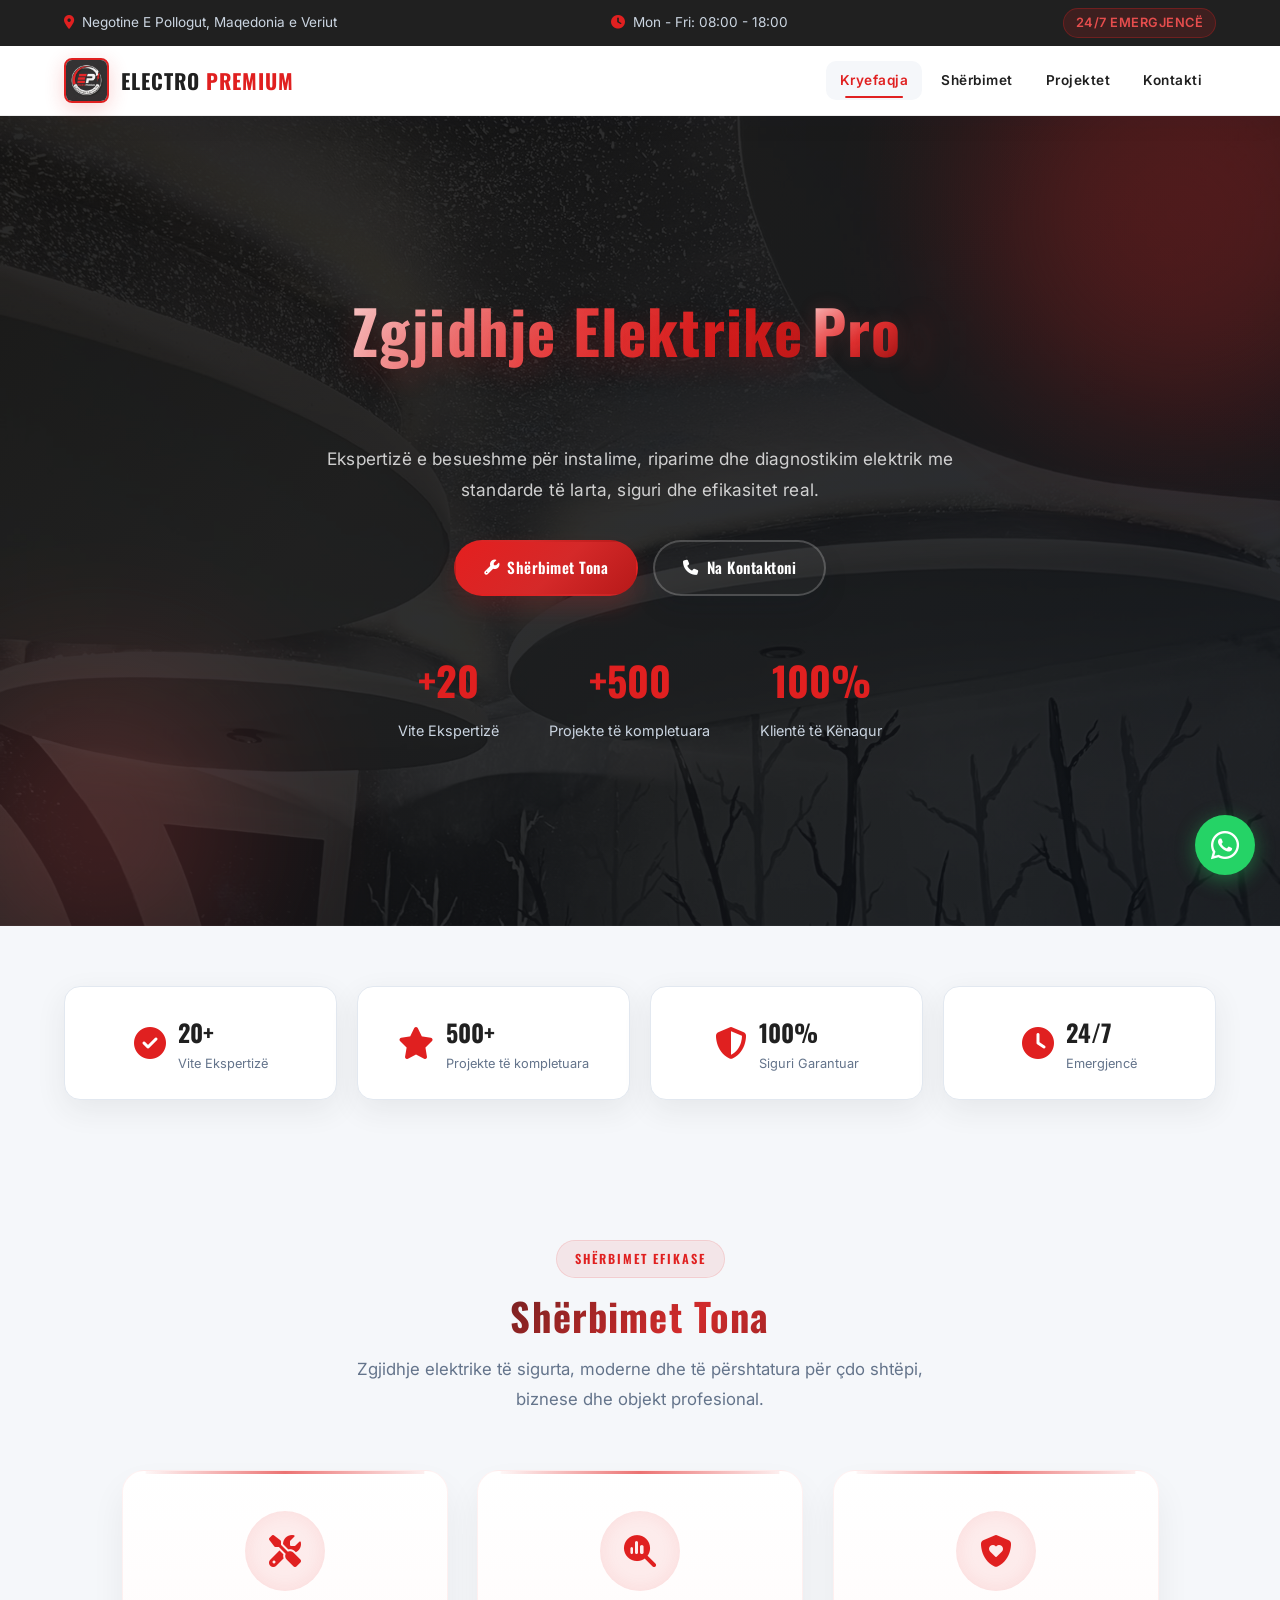
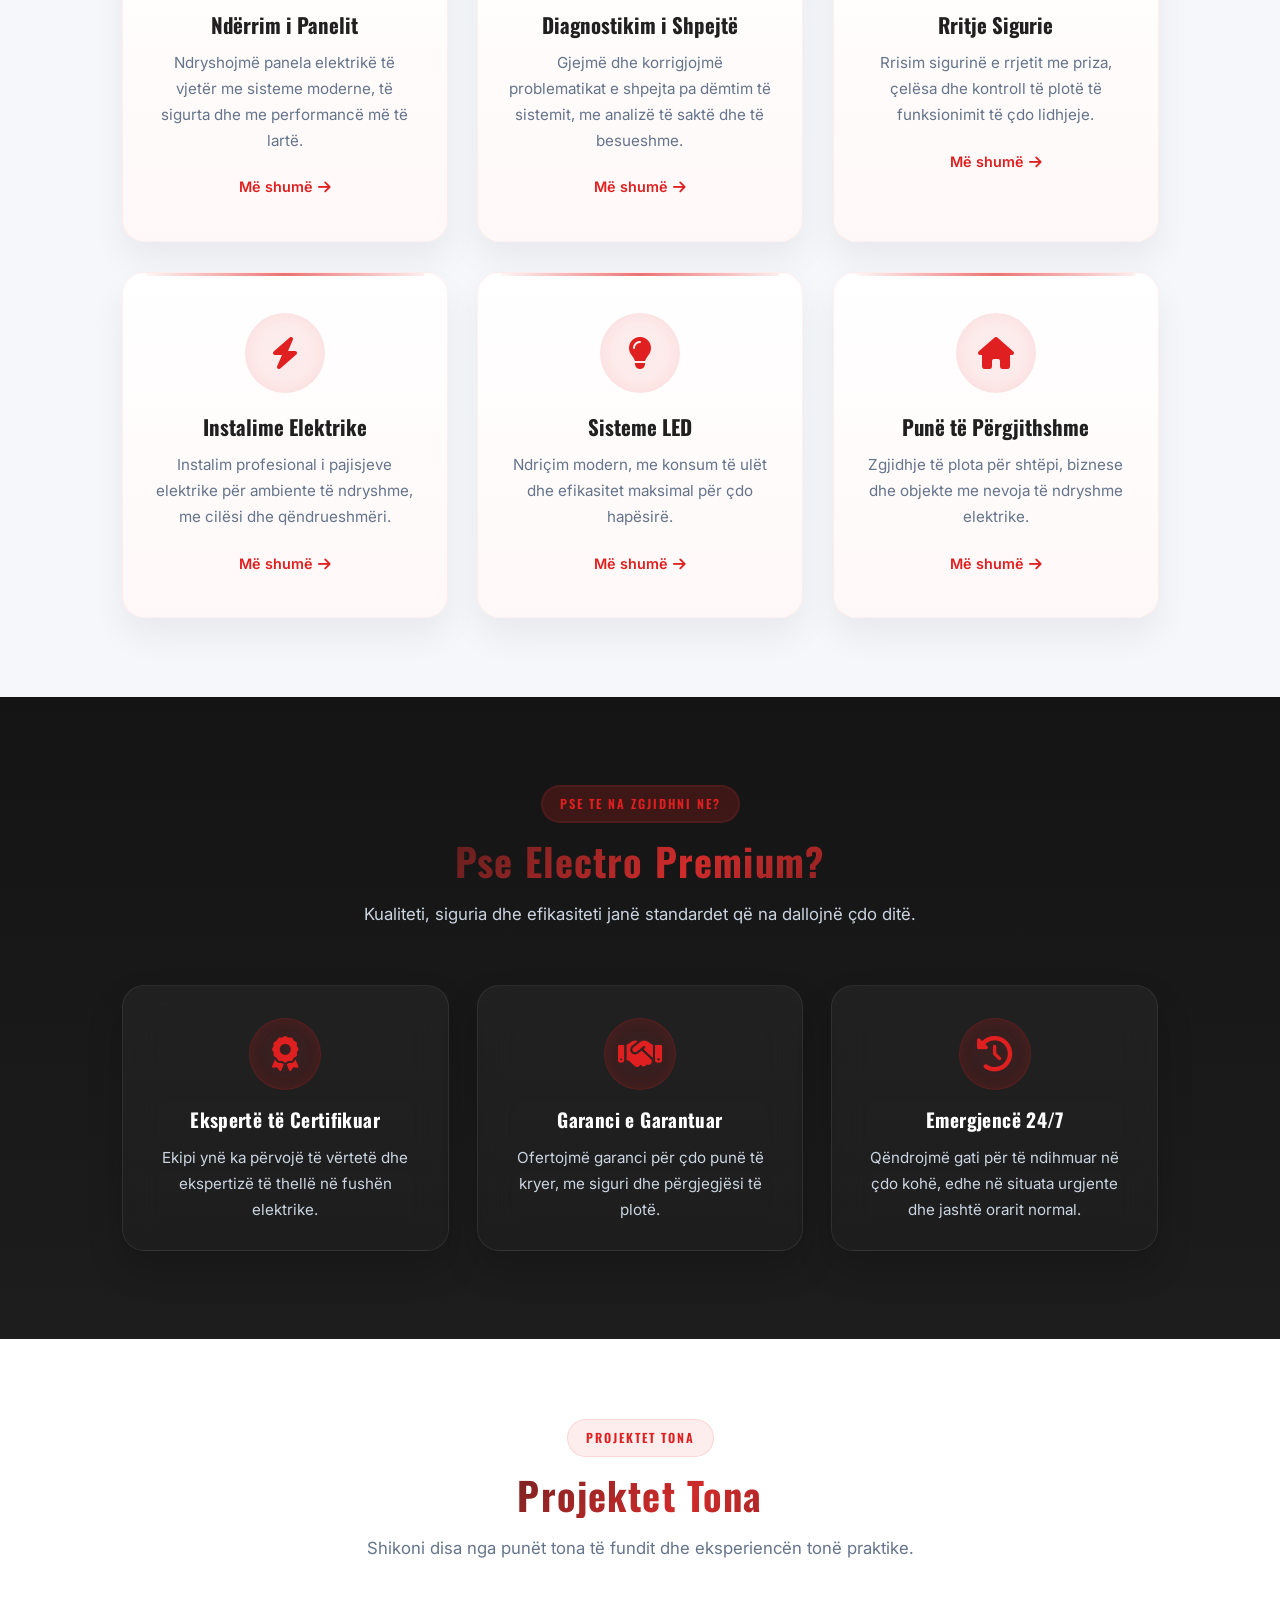
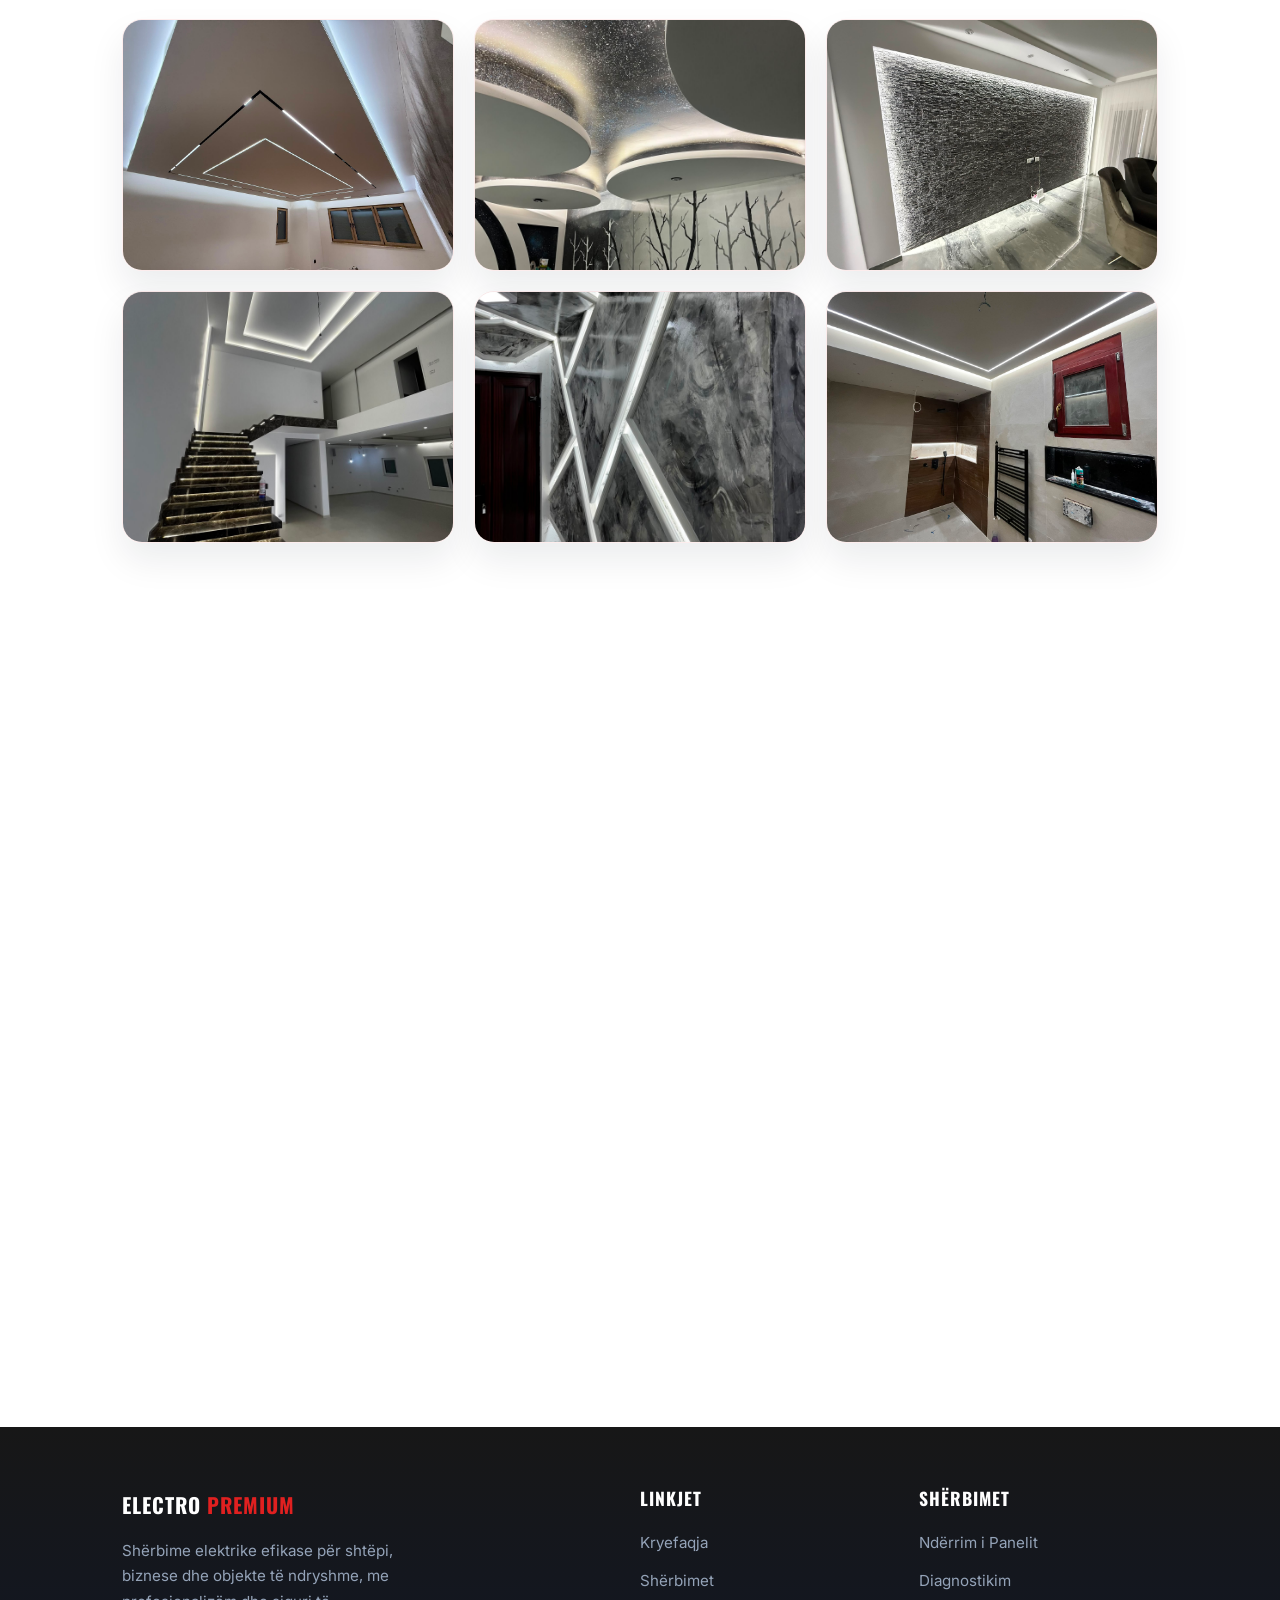
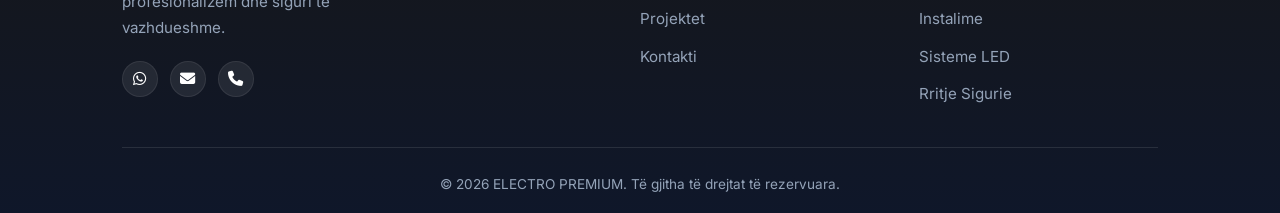
==== index.html @ 443f258b "describe your changes" ====
<!DOCTYPE html>
<html lang="sq">
<head>
  <meta charset="UTF-8">
  <meta name="viewport" content="width=device-width, initial-scale=1.0, viewport-fit=cover">
  <meta name="apple-mobile-web-app-capable" content="yes">
  <title>ELECTRO PREMIUM | Shërbime Elektrike Efikase</title>
  <meta name="description" content="Shërbime elektrike efikase. Panele elektrike, siguruesa, diagnostikim defektesh dhe më shumë.">

  <!-- Google Fonts -->
  <link rel="preconnect" href="https://fonts.googleapis.com">
  <link rel="preconnect" href="https://fonts.gstatic.com" crossorigin>
  <link href="https://fonts.googleapis.com/css2?family=Oswald:wght@400;500;600;700&family=Inter:wght@300;400;500;600&display=swap" rel="stylesheet">

  <!-- Font Awesome -->
  <link rel="stylesheet" href="https://cdnjs.cloudflare.com/ajax/libs/font-awesome/6.5.1/css/all.min.css">

  <link rel="stylesheet" href="styles.css">
</head>
<body>

  <!-- ===== SCROLL PROGRESS BAR ===== -->
  <div class="scroll-progress" id="scrollProgress"></div>

  <!-- ===== PRELOADER ===== -->
  <div id="preloader">
    <div class="loader">
      <div class="bolt"><i class="fa-solid fa-bolt"></i></div>
      <p>ELECTRO <b>PREMIUM</b></p>
    </div>
  </div>

  <!-- ===== ANIMATED BACKGROUND ===== -->
  <div class="bg-animation" aria-hidden="true">
    <div class="bg-particle bg-particle--1" style="--anim-duration: 18s;" data-y="0"><i class="fa-solid fa-bolt"></i></div>
    <div class="bg-particle bg-particle--2" style="--anim-duration: 22s;" data-y="1"><i class="fa-solid fa-bolt"></i></div>
    <div class="bg-particle bg-particle--3" style="--anim-duration: 16s;" data-y="2"><i class="fa-solid fa-bolt"></i></div>
    <div class="bg-particle bg-particle--4" style="--anim-duration: 20s;" data-y="3"><i class="fa-solid fa-bolt"></i></div>
    <div class="bg-particle bg-particle--5" style="--anim-duration: 19s;" data-y="4"><i class="fa-solid fa-bolt"></i></div>
    <div class="bg-particle bg-particle--6" style="--anim-duration: 21s;" data-y="5"><i class="fa-solid fa-bolt"></i></div>
    <div class="bg-particle bg-particle--7" style="--anim-duration: 17s;" data-y="6"><i class="fa-solid fa-bolt"></i></div>
    <div class="bg-particle bg-particle--8" style="--anim-duration: 23s;" data-y="7"><i class="fa-solid fa-bolt"></i></div>
    <div class="bg-particle bg-particle--9" style="--anim-duration: 15s;" data-y="8"><i class="fa-solid fa-bolt"></i></div>
    <div class="bg-particle bg-particle--10" style="--anim-duration: 24s;" data-y="9"><i class="fa-solid fa-bolt"></i></div>
    <div class="bg-particle bg-particle--11" style="--anim-duration: 18s;" data-y="10"><i class="fa-solid fa-bolt"></i></div>
    <div class="bg-particle bg-particle--12" style="--anim-duration: 20s;" data-y="11"><i class="fa-solid fa-bolt"></i></div>
    <div class="bg-particle bg-particle--13" style="--anim-duration: 16s;" data-y="12"><i class="fa-solid fa-bolt"></i></div>
    <div class="bg-particle bg-particle--14" style="--anim-duration: 22s;" data-y="13"><i class="fa-solid fa-bolt"></i></div>
    <div class="bg-particle bg-particle--15" style="--anim-duration: 19s;" data-y="14"><i class="fa-solid fa-bolt"></i></div>
    <div class="bg-particle bg-particle--16" style="--anim-duration: 21s;" data-y="15"><i class="fa-solid fa-bolt"></i></div>
    <div class="bg-particle bg-particle--17" style="--anim-duration: 17s;" data-y="16"><i class="fa-solid fa-bolt"></i></div>
    <div class="bg-particle bg-particle--18" style="--anim-duration: 23s;" data-y="17"><i class="fa-solid fa-bolt"></i></div>
    <div class="bg-particle bg-particle--19" style="--anim-duration: 15s;" data-y="18"><i class="fa-solid fa-bolt"></i></div>
    <div class="bg-particle bg-particle--20" style="--anim-duration: 24s;" data-y="19"><i class="fa-solid fa-bolt"></i></div>
  </div>

  <!-- ===== TOP BAR ===== -->
  <div class="topbar">
    <div class="topbar__container">
      <div class="topbar__item">
        <i class="fa-solid fa-location-dot"></i>
        <span>Negotine E Pollogut, Maqedonia e Veriut</span>
      </div>
      <div class="topbar__item">
        <i class="fa-solid fa-clock"></i>
        <span>Mon - Fri: 08:00 - 18:00</span>
      </div>
      <span class="topbar__badge">24/7 Emergjencë</span>
    </div>
  </div>

  <!-- ===== HEADER / NAVBAR ===== -->
  <header class="header" id="header">
    <div class="header__inner">
      <a href="#home" class="header__logo">
        <img src="images/923cad99-248e-488d-ae61-de9c25671c55.JPG" alt="ELECTRO PREMIUM" loading="lazy">
        <span>ELECTRO <b>PREMIUM</b></span>
      </a>

      <nav class="header__nav" id="navMenu">
            <button class="header__nav-close" id="navClose" aria-label="Mbyll menu">
              <i class="fa-solid fa-x"></i>
            </button>
        <a href="#home" class="header__link active">Kryefaqja</a>
        <a href="#services" class="header__link">Shërbimet</a>
        <a href="#projects" class="header__link">Projektet</a>
        <a href="#contact" class="header__link">Kontakti</a>
      </nav>

      <button class="header__toggle" id="navToggle" aria-label="Menu">
        <i class="fa-solid fa-bars"></i>
      </button>
    </div>
  </header>

  <!-- ===== HERO ===== -->
  <section id="home" class="hero">
    <div class="hero__bg"></div>
    <div class="hero__blob hero__blob--1"></div>
    <div class="hero__blob hero__blob--2"></div>
    <div class="hero__glow" id="heroGlow"></div>
    <div class="hero__content">
      <div class="hero__grid">
        <div class="hero__text">
          <h1 class="hero__title">Zgjidhje Elektrike <span class="hero__title-accent" id="typedWord">Efikase</span><span class="typewriter-cursor">|</span></h1>
          <p class="hero__subtitle">Ekspertizë e besueshme për instalime, riparime dhe diagnostikim elektrik me standarde të larta, siguri dhe efikasitet real.</p>
          <div class="hero__actions">
            <a href="#services" class="btn btn--primary"><i class="fa-solid fa-wrench"></i> Shërbimet Tona</a>
            <a href="#contact" class="btn btn--outline"><i class="fa-solid fa-phone"></i> Na Kontaktoni</a>
          </div>
        </div>
      </div>
      <div class="hero__stats">
        <div class="hero__stat">
          <div class="counter" data-target="20" data-prefix="+" data-suffix="">+20</div>
          <p>Vite Ekspertizë</p>
        </div>
        <div class="hero__stat">
          <div class="counter" data-target="500" data-prefix="+" data-suffix="">+500</div>
          <p>Projekte të kompletuara</p>
        </div>
        <div class="hero__stat">
          <div class="counter" data-target="100" data-prefix="" data-suffix="%">100%</div>
          <p>Klientë të Kënaqur</p>
        </div>
      </div>
    </div>
  </section>

  <!-- ===== TRUST BAR ===== -->
  <section class="trustbar reveal">
    <div class="trustbar__container">
      <div class="trustbar__grid">
        <div class="trustbar__item">
          <i class="fa-solid fa-check-circle"></i>
          <div class="trustbar__text">
            <div class="trustbar__value">20+</div>
            <div class="trustbar__label">Vite Ekspertizë</div>
          </div>
        </div>
        <div class="trustbar__item">
          <i class="fa-solid fa-star"></i>
          <div class="trustbar__text">
            <div class="trustbar__value">500+</div>
            <div class="trustbar__label">Projekte të kompletuara</div>
          </div>
        </div>
        <div class="trustbar__item">
          <i class="fa-solid fa-shield-halved"></i>
          <div class="trustbar__text">
            <div class="trustbar__value">100%</div>
            <div class="trustbar__label">Siguri Garantuar</div>
          </div>
        </div>
        <div class="trustbar__item">
          <i class="fa-solid fa-clock"></i>
          <div class="trustbar__text">
            <div class="trustbar__value">24/7</div>
            <div class="trustbar__label">Emergjencë</div>
          </div>
        </div>
      </div>
    </div>
  </section>

  <!-- ===== SERVICES ===== -->
  <section id="services" class="services reveal">
    <div class="container">
      <div class="section-head">
        <span class="section-tag">Shërbimet Efikase</span>
        <h2 class="section-title">Shërbimet Tona</h2>
        <p class="section-subtitle">Zgjidhje elektrike të sigurta, moderne dhe të përshtatura për çdo shtëpi, biznese dhe objekt profesional.</p>
      </div>
      <div class="services__container">
        <div class="services__grid">
          <div class="service-card">
            <div class="service-card__icon"><i class="fa-solid fa-screwdriver-wrench"></i></div>
            <h3>Ndërrim i Panelit</h3>
            <p>Ndryshojmë panela elektrikë të vjetër me sisteme moderne, të sigurta dhe me performancë më të lartë.</p>
            <a href="#contact" class="service-card__link">Më shumë <i class="fa-solid fa-arrow-right"></i></a>
          </div>
          <div class="service-card">
            <div class="service-card__icon"><i class="fa-solid fa-magnifying-glass-chart"></i></div>
            <h3>Diagnostikim i Shpejtë</h3>
            <p>Gjejmë dhe korrigjojmë problematikat e shpejta pa dëmtim të sistemit, me analizë të saktë dhe të besueshme.</p>
            <a href="#contact" class="service-card__link">Më shumë <i class="fa-solid fa-arrow-right"></i></a>
          </div>
          <div class="service-card">
            <div class="service-card__icon"><i class="fa-solid fa-shield-heart"></i></div>
            <h3>Rritje Sigurie</h3>
            <p>Rrisim sigurinë e rrjetit me priza, çelësa dhe kontroll të plotë të funksionimit të çdo lidhjeje.</p>
            <a href="#contact" class="service-card__link">Më shumë <i class="fa-solid fa-arrow-right"></i></a>
          </div>
          <div class="service-card">
            <div class="service-card__icon"><i class="fa-solid fa-bolt"></i></div>
            <h3>Instalime Elektrike</h3>
            <p>Instalim profesional i pajisjeve elektrike për ambiente të ndryshme, me cilësi dhe qëndrueshmëri.</p>
            <a href="#contact" class="service-card__link">Më shumë <i class="fa-solid fa-arrow-right"></i></a>
          </div>
          <div class="service-card">
            <div class="service-card__icon"><i class="fa-solid fa-lightbulb"></i></div>
            <h3>Sisteme LED</h3>
            <p>Ndriçim modern, me konsum të ulët dhe efikasitet maksimal për çdo hapësirë.</p>
            <a href="#contact" class="service-card__link">Më shumë <i class="fa-solid fa-arrow-right"></i></a>
          </div>
          <div class="service-card">
            <div class="service-card__icon"><i class="fa-solid fa-house"></i></div>
            <h3>Punë të Përgjithshme</h3>
            <p>Zgjidhje të plota për shtëpi, biznese dhe objekte me nevoja të ndryshme elektrike.</p>
            <a href="#contact" class="service-card__link">Më shumë <i class="fa-solid fa-arrow-right"></i></a>
          </div>
        </div>
      </div>
    </div>
  </section>

  <!-- ===== WHY CHOOSE US ===== -->
  <section class="why reveal">
    <div class="container">
      <div class="why__container">
        <div class="section-head">
          <span class="section-tag">Pse te na zgjidhni ne?</span>
          <h2 class="section-title" style="color: var(--white);">Pse Electro Premium?</h2>
          <p class="section-subtitle" style="color: #cbd5e1;">Kualiteti, siguria dhe efikasiteti janë standardet që na dallojnë çdo ditë.</p>
        </div>
        <div class="why__grid">
          <div class="why__item">
            <i class="fa-solid fa-award"></i>
            <h3>Ekspertë të Certifikuar</h3>
            <p>Ekipi ynë ka përvojë të vërtetë dhe ekspertizë të thellë në fushën elektrike.</p>
          </div>
          <div class="why__item">
            <i class="fa-solid fa-handshake"></i>
            <h3>Garanci e Garantuar</h3>
            <p>Ofertojmë garanci për çdo punë të kryer, me siguri dhe përgjegjësi të plotë.</p>
          </div>
          <div class="why__item">
            <i class="fa-solid fa-clock-rotate-left"></i>
            <h3>Emergjencë 24/7</h3>
            <p>Qëndrojmë gati për të ndihmuar në çdo kohë, edhe në situata urgjente dhe jashtë orarit normal.</p>
          </div>
        </div>
      </div>
    </div>
  </section>

  <!-- ===== PROJECTS ===== -->
  <section id="projects" class="projects reveal">
    <div class="container">
      <div class="projects__container">
        <div class="section-head">
          <span class="section-tag">Projektet Tona</span>
          <h2 class="section-title">Projektet Tona</h2>
          <p class="section-subtitle">Shikoni disa nga punët tona të fundit dhe eksperiencën tonë praktike.</p>
        </div>
        <div class="projects__grid">
          <div class="project-card">
            <img src="images/78ae93aa-84b9-4960-acfc-1dad9724da17.JPG" alt="Panel i vjetër" data-fullscreen="true" loading="lazy">
            <div class="project-card__overlay">
              <span class="project-card__tag">Projekt 1</span>
              <h3>Panel i Vjetër</h3>
            </div>
          </div>
          <div class="project-card">
            <img src="images/304fa2b9-750a-40e0-aa53-70603e78e817.JPG" alt="Panel i ri" data-fullscreen="true" loading="lazy">
            <div class="project-card__overlay">
              <span class="project-card__tag">Projekt 2</span>
              <h3>Panel i Ri</h3>
            </div>
          </div>
          <div class="project-card">
            <img src="images/626d521b-4c9a-48f7-a427-06044c8b53f6.JPG" alt="Diagnostikim" data-fullscreen="true" loading="lazy">
            <div class="project-card__overlay">
              <span class="project-card__tag">Projekt 3</span>
              <h3>Diagnostikim</h3>
            </div>
          </div>
          <div class="project-card">
            <img src="images/5096a24b-5a4c-4190-94d3-98fae8379169.JPG" alt="Ndërrim paneli" data-fullscreen="true" loading="lazy">
            <div class="project-card__overlay">
              <span class="project-card__tag">Projekt 4</span>
              <h3>Ndërrim Paneli</h3>
            </div>
          </div>
          <div class="project-card">
            <img src="images/8034be74-f0b8-4798-a79c-03699500e517.JPG" alt="Panel me etiketa" data-fullscreen="true" loading="lazy">
            <div class="project-card__overlay">
              <span class="project-card__tag">Projekt 5</span>
              <h3>Panel me Etiketa</h3>
            </div>
          </div>
          <div class="project-card">
            <img src="images/55596d17-56f7-4345-ac86-24f137dd9a71.JPG" alt="Panel i instaluar" data-fullscreen="true" loading="lazy">
            <div class="project-card__overlay">
              <span class="project-card__tag">Projekt 6</span>
              <h3>Panel i Instaluar</h3>
            </div>
          </div>
        </div>
      </div>
    </div>
  </section>

  <!-- ===== CONTACT ===== -->
  <section id="contact" class="contact reveal">
    <div class="container">
      <div class="contact__container">
        <div class="contact__grid">
          <div class="contact__info">
            <div class="section-head" style="text-align: left; margin-bottom: 30px;">
              <span class="section-tag">Na Kontaktoni</span>
              <h2 class="section-title">Na Kontaktoni</h2>
            </div>
            <div class="contact__links">
              <a href="https://wa.me/38971770726" target="_blank" rel="noopener noreferrer" class="contact__link">
                <div class="contact__link-icon"><i class="fa-brands fa-whatsapp"></i></div>
                <div class="contact__link-info">
                  <p class="contact__link-label">WhatsApp</p>
                  <p class="contact__link-value">071 770 726</p>
                </div>
              </a>
              <a href="tel:+38971770726" class="contact__link">
                <div class="contact__link-icon"><i class="fa-solid fa-phone"></i></div>
                <div class="contact__link-info">
                  <p class="contact__link-label">Telefon</p>
                  <p class="contact__link-value">071 770 726</p>
                </div>
              </a>
              <a href="mailto:info@electropremium.mk" class="contact__link">
                <div class="contact__link-icon"><i class="fa-solid fa-envelope"></i></div>
                <div class="contact__link-info">
                  <p class="contact__link-label">Email</p>
                  <p class="contact__link-value">info@electropremium.mk</p>
                </div>
              </a>
              <a href="https://www.google.com/maps?q=Negotine+E+Pollogut,+North+Macedonia" target="_blank" rel="noopener noreferrer" class="contact__link">
                <div class="contact__link-icon"><i class="fa-solid fa-location-dot"></i></div>
                <div class="contact__link-info">
                  <p class="contact__link-label">Lokacioni</p>
                  <p class="contact__link-value">Negotine E Pollogut, Maqedonia e Veriut</p>
                </div>
              </a>
            </div>
          </div>
          <div class="contact__image">
            <img src="images/923cad99-248e-488d-ae61-de9c25671c55.JPG" alt="ELECTRO PREMIUM" loading="lazy">
            <div class="contact__image-overlay">
              <h3>ELECTRO PREMIUM</h3>
              <p>Specialistë të paneleve elektrike</p>
            </div>
          </div>
        </div>
      </div>
    </div>
  </section>

  <!-- ===== FOOTER ===== -->
  <footer class="footer">
    <div class="container">
      <div class="footer__container">
        <div class="footer__top">
          <div class="footer__brand">
            <div class="footer__name">ELECTRO <b>PREMIUM</b></div>
            <p>Shërbime elektrike efikase për shtëpi, biznese dhe objekte të ndryshme, me profesionalizëm dhe siguri të vazhdueshme.</p>
            <div class="footer__social">
              <a href="https://wa.me/38971770726" target="_blank" rel="noopener noreferrer"><i class="fa-brands fa-whatsapp"></i></a>
              <a href="mailto:info@electropremium.mk"><i class="fa-solid fa-envelope"></i></a>
              <a href="tel:+38971770726"><i class="fa-solid fa-phone"></i></a>
            </div>
          </div>
          <div class="footer__col">
            <h4>Linkjet</h4>
            <ul>
              <li><a href="#home">Kryefaqja</a></li>
              <li><a href="#services">Shërbimet</a></li>
              <li><a href="#projects">Projektet</a></li>
              <li><a href="#contact">Kontakti</a></li>
            </ul>
          </div>
          <div class="footer__col">
            <h4>Shërbimet</h4>
            <ul>
              <li><a href="#services">Ndërrim i Panelit</a></li>
              <li><a href="#services">Diagnostikim</a></li>
              <li><a href="#services">Instalime</a></li>
              <li><a href="#services">Sisteme LED</a></li>
              <li><a href="#services">Rritje Sigurie</a></li>
            </ul>
          </div>
        </div>
        <div class="footer__bottom">
          <p>&copy; 2026 <span>ELECTRO PREMIUM</span>. Të gjitha të drejtat të rezervuara.</p>
        </div>
      </div>
    </div>
  </footer>

  <!-- ===== FLOATING BUTTONS ===== -->
  <a href="https://wa.me/38971770726" target="_blank" rel="noopener noreferrer" class="whatsapp-float">
    <i class="fa-brands fa-whatsapp"></i>
  </a>
  <button class="back-to-top" id="backToTop">
    <i class="fa-solid fa-arrow-up"></i>
  </button>

  <!-- ===== LIGHTBOX ===== -->
  <div class="lightbox-overlay" id="lightboxOverlay">
    <div class="lightbox-content">
      <button class="lightbox-close" id="lightboxClose"><i class="fa-solid fa-x"></i></button>
      <img src="" alt="" class="lightbox-img" id="lightboxImg">
    </div>
  </div>

  <script src="app.js"></script>
</body>
</html>
</write_to_file>
</write_to_file>
---- styles.css ----
/* ============================================
   ELECTRO PREMIUM - Modern Stylesheet v4
   Theme: Clean White, Charcoal & Brand Red
   ============================================ */

/* ===== CSS Variables ===== */
:root {
  --primary: #ffffff;
  --primary-light: #f5f7fa;
  --primary-dark: #202020;
  --accent: #e02020;
  --accent-light: #e64d4d;
  --accent-dark: #b31a1a;
  --white: #ffffff;
  --off-white: #f5f7fa;
  --text-light: #1a1a2e;
  --text-dark: #202020;
  --text-muted: #64748b;
  --border: #e2e8f0;
  --shadow: 0 10px 30px rgba(48, 48, 48, 0.08);
  --shadow-accent: 0 5px 20px rgba(224, 32, 32, 0.2);
  --gradient-accent: linear-gradient(135deg, #e02020 0%, #e64d4d 50%, #b31a1a 100%);
  --gradient-dark: linear-gradient(135deg, #202020 0%, #303030 50%, #202020 100%);
  --gradient-gold: linear-gradient(135deg, #e64d4d 0%, #ff8c00 50%, #e02020 100%);
  --gradient-led: linear-gradient(90deg, #ff8c00, #e02020, #e64d4d, #ff8c00);
  --glass-bg: rgba(255, 255, 255, 0.08);
  --glass-border: rgba(255, 255, 255, 0.15);
  --glass-shadow: 0 8px 32px rgba(0, 0, 0, 0.2);
  --radius: 16px;
  --radius-sm: 10px;
  --transition: all 0.3s ease;
  --font-heading: 'Oswald', sans-serif;
  --font-body: 'Inter', sans-serif;

  /* Layout */
  --max-width: 1400px;
  --container-gap: 5%;
  --section-padding: 80px 5%;
}

/* ===== Reset & Base ===== */
* {
  margin: 0;
  padding: 0;
  box-sizing: border-box;
}

html {
  scroll-behavior: smooth;
}

body {
  font-family: var(--font-body);
  background: var(--primary);
  color: var(--text-light);
  line-height: 1.7;
  overflow-x: hidden;
}

/* ===== Custom Scrollbar ===== */
::-webkit-scrollbar {
  width: 10px;
}

::-webkit-scrollbar-track {
  background: var(--primary-dark);
}

::-webkit-scrollbar-thumb {
  background: var(--gradient-accent);
  border-radius: 5px;
}

::-webkit-scrollbar-thumb:hover {
  background: var(--accent-light);
}

/* ===== Scroll Progress Bar ===== */
.scroll-progress {
  position: fixed;
  top: 0;
  left: 0;
  height: 3px;
  background: var(--gradient-accent);
  z-index: 10000;
  width: 0%;
  transition: width 0.1s ease;
}

/* ===== Scroll Reveal Animations ===== */
.reveal {
  opacity: 0;
  transform: translateY(40px);
  transition: opacity 0.8s ease, transform 0.8s ease;
}

.reveal.visible {
  opacity: 1;
  transform: translateY(0);
}

.reveal-delay-1 { transition-delay: 0.1s; }
.reveal-delay-2 { transition-delay: 0.2s; }
.reveal-delay-3 { transition-delay: 0.3s; }
.reveal-delay-4 { transition-delay: 0.4s; }
.reveal-delay-5 { transition-delay: 0.5s; }
.reveal-delay-6 { transition-delay: 0.6s; }

img {
  max-width: 100%;
  display: block;
}

a {
  text-decoration: none;
  color: inherit;
}

ul {
  list-style: none;
}

h1, h2, h3, h4 {
  font-family: var(--font-heading);
  font-weight: 700;
  line-height: 1.3;
}

.container {
  max-width: var(--max-width);
  margin: 0 auto;
  padding: 0 var(--container-gap);
  width: 100%;
}

/* ===== Animated Background ===== */
.bg-animation {
  position: fixed;
  top: 0;
  left: 0;
  width: 100%;
  height: 100%;
  pointer-events: none;
  z-index: 0;
}

.bg-particle {
  position: absolute;
  font-size: 1.2rem;
  color: rgba(224, 32, 32, 0.06);
  animation: float var(--anim-duration, 15s) ease-in-out infinite;
}

@keyframes float {
  0%, 100% { transform: translateY(0) rotate(0deg); opacity: 0.6; }
  50% { transform: translateY(-20px) rotate(10deg); opacity: 0.3; }
}

/* ===== Preloader ===== */
#preloader {
  position: fixed;
  top: 0;
  left: 0;
  width: 100%;
  height: 100%;
  background: var(--primary-dark);
  z-index: 99999;
  display: flex;
  align-items: center;
  justify-content: center;
  transition: opacity 0.5s ease, visibility 0.5s ease;
}

#preloader.hidden {
  opacity: 0;
  visibility: hidden;
}

.loader {
  text-align: center;
}

.loader .bolt {
  font-size: 3rem;
  color: var(--accent);
  animation: boltPulse 1.5s ease-in-out infinite;
}

.loader p {
  color: var(--white);
  font-family: var(--font-heading);
  font-weight: 700;
  letter-spacing: 3px;
  margin-top: 15px;
  font-size: 1.2rem;
}

@keyframes boltPulse {
  0%, 100% { transform: scale(1); opacity: 1; }
  50% { transform: scale(1.2); opacity: 0.6; }
}

/* ===== Top Bar ===== */
.topbar {
  background: var(--primary-dark);
  padding: 8px 0;
  position: relative;
  z-index: 1001;
}

.topbar__container {
  max-width: var(--max-width);
  margin: 0 auto;
  padding: 0 var(--container-gap);
  display: flex;
  justify-content: space-between;
  align-items: center;
  gap: 20px;
  flex-wrap: wrap;
}

.topbar__item {
  color: #cbd5e1;
  font-size: 0.85rem;
  display: flex;
  align-items: center;
  gap: 8px;
}

.topbar__item i {
  color: var(--accent);
}

.topbar__item a {
  color: #cbd5e1;
  transition: var(--transition);
}

.topbar__item a:hover {
  color: var(--accent);
}

.topbar__badge {
  background: rgba(224, 32, 32, 0.15);
  border: 1px solid rgba(224, 32, 32, 0.3);
  padding: 3px 12px;
  border-radius: 20px;
  color: var(--accent-light);
  font-weight: 600;
  font-size: 0.8rem;
  text-transform: uppercase;
  letter-spacing: 0.5px;
  animation: badgePulse 2s ease-in-out infinite;
}

@keyframes badgePulse {
  0%, 100% { box-shadow: 0 0 0 0 rgba(224, 32, 32, 0.4); }
  50% { box-shadow: 0 0 0 8px rgba(224, 32, 32, 0); }
}

/* ===== Header / Navbar ===== */
.header {
  background: rgba(255, 255, 255, 0.82);
  backdrop-filter: blur(18px);
  -webkit-backdrop-filter: blur(18px);
  padding: 12px 0;
  position: sticky;
  top: 0;
  z-index: 1000;
  border-bottom: 1px solid rgba(32, 32, 32, 0.08);
  box-shadow: 0 10px 25px rgba(15, 23, 42, 0.04);
  transition: transform 0.25s ease, padding 0.25s ease, background 0.25s ease;
}

.header.scrolled {
  background: rgba(255, 255, 255, 0.96);
  box-shadow: 0 10px 30px rgba(15, 23, 42, 0.08);
  padding: 8px 0;
}

.header__inner {
  max-width: var(--max-width);
  margin: 0 auto;
  padding: 0 var(--container-gap);
  display: flex;
  align-items: center;
  justify-content: space-between;
  gap: 15px;
}

.header__logo {
  display: flex;
  align-items: center;
  gap: 12px;
}

.header__logo img {
  height: 45px;
  width: auto;
  border-radius: 8px;
  border: 2px solid var(--accent);
  box-shadow: var(--shadow-accent);
}

.header__logo span {
  font-family: var(--font-heading);
  font-size: 1.3rem;
  font-weight: 700;
  color: var(--primary-dark);
  letter-spacing: 1px;
}

.header__logo span b {
  color: var(--accent);
}

.header__nav {
  display: flex;
  align-items: center;
  gap: 5px;
}

.header__link {
  color: var(--text-dark);
  font-size: 0.85rem;
  font-weight: 600;
  letter-spacing: 0.5px;
  padding: 8px 14px;
  border-radius: var(--radius-sm);
  transition: var(--transition);
  position: relative;
}

.header__link:hover,
.header__link.active {
  color: var(--accent);
  background: var(--off-white);
}

.header__link::after {
  content: '';
  position: absolute;
  bottom: 2px;
  left: 50%;
  transform: translateX(-50%);
  width: 0;
  height: 2px;
  background: var(--accent);
  border-radius: 2px;
  transition: var(--transition);
}

.header__link:hover::after,
.header__link.active::after {
  width: 60%;
}

.header__toggle {
  display: none;
  background: none;
  border: none;
  cursor: pointer;
  padding: 5px;
  font-size: 1.3rem;
  color: var(--primary-dark);
}

.header__nav-close {
  display: none;
  background: none;
  border: none;
  color: var(--primary-dark);
  position: absolute;
  top: 18px;
  right: 18px;
  font-size: 1.4rem;
  cursor: pointer;
  z-index: 10010;
}

/* ===== Buttons ===== */
.btn {
  display: inline-flex;
  align-items: center;
  gap: 8px;
  padding: 13px 28px;
  border-radius: 50px;
  font-family: var(--font-heading);
  font-weight: 600;
  font-size: 0.95rem;
  letter-spacing: 0.5px;
  transition: transform 0.25s ease, box-shadow 0.25s ease, border-color 0.25s ease, background 0.25s ease, filter 0.25s ease;
  cursor: pointer;
  border: 2px solid transparent;
  box-shadow: 0 12px 24px rgba(15, 23, 42, 0.12);
}

.btn--primary {
  background: linear-gradient(135deg, #e02020 0%, #d12a2a 55%, #b31a1a 100%);
  color: var(--white);
  box-shadow: 0 12px 22px rgba(224, 32, 32, 0.18);
  position: relative;
  overflow: hidden;
  filter: saturate(1.03);
}

.btn--primary::after {
  content: '';
  position: absolute;
  top: 0;
  left: -100%;
  width: 100%;
  height: 100%;
  background: linear-gradient(90deg, transparent, rgba(255, 255, 255, 0.2), transparent);
  transition: left 0.5s ease;
}

.btn--primary:hover::after {
  left: 100%;
}

.btn--primary:hover {
  transform: translateY(-2px);
  box-shadow: 0 14px 26px rgba(224, 32, 32, 0.22);
  filter: saturate(1.08);
}

@keyframes btnGradient {
  0%, 100% { background-position: 0% 50%; }
  50% { background-position: 100% 50%; }
}

.btn--outline {
  background: rgba(255, 255, 255, 0.03);
  color: var(--white);
  border-color: rgba(255, 255, 255, 0.2);
}

.btn--outline:hover {
  background: rgba(255, 255, 255, 0.08);
  color: var(--white);
  transform: translateY(-2px);
  box-shadow: 0 12px 24px rgba(255, 255, 255, 0.06);
}

.btn--lg {
  padding: 15px 32px;
  font-size: 1rem;
}

.btn--sm {
  padding: 8px 16px;
  font-size: 0.85rem;
}

/* ===== Section Head ===== */
.section-head {
  text-align: center;
  margin-bottom: 56px;
}

.section-tag {
  display: inline-block;
  background: rgba(224, 32, 32, 0.08);
  color: var(--accent);
  font-family: var(--font-heading);
  font-weight: 600;
  font-size: 0.78rem;
  letter-spacing: 2px;
  text-transform: uppercase;
  padding: 7px 18px;
  border-radius: 999px;
  margin-bottom: 15px;
  border: 1px solid rgba(224, 32, 32, 0.12);
  box-shadow: inset 0 0 0 1px rgba(255, 255, 255, 0.04);
}

.section-title {
  font-size: clamp(2rem, 3vw, 2.8rem);
  font-weight: 700;
  color: var(--primary-dark);
  margin-bottom: 15px;
  line-height: 1.2;
  letter-spacing: 0.03em;
  background: linear-gradient(135deg, #121212 0%, #3a1a1a 22%, #d12b2b 55%, #121212 100%);
  -webkit-background-clip: text;
  -webkit-text-fill-color: transparent;
  background-clip: text;
}

.section-subtitle {
  color: var(--text-muted);
  font-size: 1.05rem;
  max-width: 620px;
  margin: 0 auto;
  line-height: 1.8;
}

.gradient-text {
  background: var(--gradient-accent);
  -webkit-background-clip: text;
  -webkit-text-fill-color: transparent;
  background-clip: text;
}

/* ===== Hero ===== */
.hero {
  position: relative;
  background: radial-gradient(circle at top right, rgba(224, 32, 32, 0.12), transparent 28%),
              linear-gradient(135deg, #101010 0%, #171718 35%, #0d1117 100%);
  background-size: 100% 100%;
  min-height: 90vh;
  display: flex;
  align-items: center;
  padding: 100px 0;
  overflow: hidden;
  box-shadow: inset 0 -1px 0 rgba(255, 255, 255, 0.04);
}

@keyframes gradientShift {
  0%, 100% { background-position: 0% 50%; }
  50% { background-position: 100% 50%; }
}

.hero__bg {
  position: absolute;
  top: 0;
  left: 0;
  width: 100%;
  height: 100%;
  background: url('../images/304fa2b9-750a-40e0-aa53-70603e78e817.JPG') center/cover no-repeat;
  opacity: 0.1;
  filter: saturate(0.85) contrast(1.15);
  z-index: 0;
}

.hero__blob {
  position: absolute;
  border-radius: 50%;
  filter: blur(80px);
  opacity: 0.22;
  animation: blobFloat 8s ease-in-out infinite;
  z-index: 0;
}

.hero__blob--1 {
  width: 400px;
  height: 400px;
  background: var(--accent);
  top: -100px;
  right: -100px;
}

.hero__blob--2 {
  width: 300px;
  height: 300px;
  background: var(--accent-light);
  bottom: -50px;
  left: -50px;
  animation-delay: 4s;
}

@keyframes blobFloat {
  0%, 100% { transform: translate(0, 0) scale(1); }
  50% { transform: translate(30px, -30px) scale(1.1); }
}

.hero__content {
  position: relative;
  z-index: 2;
  max-width: var(--max-width);
  margin: 0 auto;
  padding: 0 var(--container-gap);
}

/* Mouse-follower glow */
.hero__glow {
  position: absolute;
  width: 300px;
  height: 300px;
  border-radius: 50%;
  background: radial-gradient(circle, rgba(224, 32, 32, 0.12) 0%, rgba(224, 32, 32, 0.08) 40%, transparent 70%);
  pointer-events: none;
  z-index: 1;
  transform: translate(-50%, -50%);
  transition: opacity 0.3s ease;
  opacity: 0;
}

.hero:hover .hero__glow {
  opacity: 1;
}

.hero__grid {
  display: grid;
  grid-template-columns: 1fr;
  gap: 40px;
  align-items: center;
  text-align: center;
}

.hero__text {
  text-align: center;
  margin: 0 auto;
  max-width: 900px;
  display: flex;
  flex-direction: column;
  align-items: center;
}

.hero__title {
  font-size: clamp(2.4rem, 4.7vw, 4.2rem);
  font-weight: 700;
  color: var(--white);
  line-height: 1.08;
  margin: 0 auto 20px;
  min-height: 7.8rem;
  display: inline-flex;
  justify-content: center;
  align-items: flex-start;
  gap: 0.14em;
  white-space: nowrap;
  width: max-content;
  max-width: 100%;
  letter-spacing: 0.02em;
  text-shadow: 0 10px 28px rgba(224, 32, 32, 0.18);
  background: linear-gradient(120deg, #f7c7c7 0%, #ef7b7b 18%, #e53f3f 36%, #d61f1f 58%, #991010 100%);
  -webkit-background-clip: text;
  -webkit-text-fill-color: transparent;
  background-clip: text;
}

.hero__title-accent {
  color: var(--accent-light);
  text-shadow: 0 0 18px rgba(230, 77, 77, 0.18);
  display: inline-block;
  white-space: nowrap;
  background: linear-gradient(145deg, #ffdcdc 0%, #f5a0a0 16%, #ee6767 34%, #dd2d2d 58%, #9b0f0f 100%);
  -webkit-background-clip: text;
  -webkit-text-fill-color: transparent;
  background-clip: text;
  line-height: 1.1;
  transform: translateY(-1px);
}

.typewriter-cursor {
  display: inline-block;
  margin-left: 1px;
  color: var(--accent);
  font-weight: 700;
  line-height: 1;
  transform: translateY(-1px);
  animation: blink 1s ease-in-out infinite;
}

@keyframes blink {
  0%, 100% { opacity: 1; }
  50% { opacity: 0; }
}

.hero__subtitle {
  color: rgba(255, 255, 255, 0.78);
  font-size: 1.08rem;
  max-width: 660px;
  margin-bottom: 35px;
  line-height: 1.8;
  letter-spacing: 0.01em;
}

.hero__actions {
  display: flex;
  gap: 15px;
  margin-bottom: 50px;
  flex-wrap: wrap;
  justify-content: center;
}

.hero__image-wrap {
  display: flex;
  justify-content: center;
  z-index: 2;
}

.hero__image-inner {
  position: relative;
  border-radius: var(--radius);
  overflow: hidden;
  box-shadow: 0 30px 60px rgba(0, 0, 0, 0.3);
  border: 1px solid rgba(224, 32, 32, 0.3);
}

.hero__image-inner::before {
  content: '';
  position: absolute;
  top: 0;
  left: 0;
  width: 100%;
  height: 100%;
  background: var(--gradient-accent);
  opacity: 0.2;
  z-index: 1;
}

.hero__image-inner::after {
  content: '';
  position: absolute;
  top: -20px;
  right: -20px;
  width: 120px;
  height: 120px;
  background: var(--gradient-accent);
  border-radius: 50%;
  opacity: 0.15;
  z-index: 0;
  filter: blur(30px);
}

.hero__image {
  display: block;
  width: 100%;
  height: auto;
  max-width: 500px;
  border-radius: var(--radius);
}

.hero__stats {
  display: flex;
  justify-content: center;
  gap: 50px;
  flex-wrap: wrap;
}

.hero__stat {
  text-align: center;
}

.hero__stat .counter {
  font-family: var(--font-heading);
  font-size: 2.5rem;
  font-weight: 700;
  color: var(--accent);
}

.hero__stat-plus {
  font-family: var(--font-heading);
  font-size: 2rem;
  font-weight: 700;
  color: var(--accent);
}

.hero__stat p {
  color: #cbd5e1;
  font-size: 0.9rem;
  margin-top: 5px;
}

/* ===== Trust Bar ===== */
.trustbar {
  background: var(--off-white);
  padding: 60px 5%;
}

.trustbar__container {
  max-width: var(--max-width);
  margin: 0 auto;
}

.trustbar__grid {
  display: grid;
  grid-template-columns: repeat(4, 1fr);
  gap: 20px;
}

.trustbar__item {
  display: flex;
  align-items: center;
  gap: 12px;
  justify-content: center;
  padding: 25px 20px;
  background: var(--white);
  border-radius: var(--radius);
  border: 1px solid var(--border);
  box-shadow: var(--shadow);
  transition: var(--transition);
}

.trustbar__item:hover {
  transform: translateY(-5px);
  box-shadow: 0 20px 50px rgba(224, 32, 32, 0.1);
  border-color: var(--accent);
}

.trustbar__item i {
  font-size: 2rem;
  color: var(--accent);
}

.trustbar__item .trustbar__text {
  display: flex;
  flex-direction: column;
}

.trustbar__item .trustbar__value {
  font-family: var(--font-heading);
  font-weight: 700;
  color: var(--primary-dark);
  font-size: 1.5rem;
}

.trustbar__item .trustbar__label {
  color: var(--text-muted);
  font-size: 0.8rem;
}

/* ===== About ===== */
.about {
  background: var(--white);
  padding: 80px 5%;
}

.about__container {
  max-width: var(--max-width);
  margin: 0 auto;
}

.about__grid {
  display: grid;
  grid-template-columns: 1fr 1fr;
  gap: 60px;
  align-items: center;
}

.about__image {
  position: relative;
}

.about__image img {
  border-radius: var(--radius);
  box-shadow: var(--shadow);
  width: 100%;
  height: 450px;
  object-fit: cover;
}

.about__badge {
  position: absolute;
  bottom: -20px;
  right: -20px;
  background: var(--white);
  border-radius: var(--radius);
  box-shadow: var(--shadow);
  padding: 20px 25px;
  display: flex;
  align-items: center;
  gap: 12px;
  border: 1px solid var(--border);
}

.about__badge i {
  font-size: 2rem;
  color: var(--accent);
}

.about__badge b {
  font-family: var(--font-heading);
  font-size: 1.5rem;
  color: var(--primary-dark);
  display: block;
}

.about__badge span {
  color: var(--text-muted);
  font-size: 0.85rem;
}

.about__content .section-tag {
  margin-bottom: 10px;
}

.about__content .section-title {
  margin-bottom: 20px;
}

.about__content p {
  color: var(--text-muted);
  margin-bottom: 15px;
}

.about__list {
  margin: 25px 0;
}

.about__list li {
  display: flex;
  align-items: center;
  gap: 10px;
  padding: 8px 0;
  border-bottom: 1px dashed var(--border);
  color: var(--text-dark);
  font-weight: 500;
}

.about__list li:last-child {
  border-bottom: none;
}

.about__list i {
  color: var(--accent);
  font-size: 1.2rem;
}

/* ===== Section Dividers ===== */
.section-divider {
  height: 60px;
  width: 100%;
  background: linear-gradient(to bottom, rgba(224, 32, 33, 0.03) 0%, transparent 100%);
  position: relative;
}

.section-divider::before {
  content: '';
  position: absolute;
  top: 50%;
  left: 50%;
  transform: translate(-50%, -50%);
  width: 60px;
  height: 2px;
  background: var(--gradient-led);
  background-size: 300% 100%;
  animation: ledChase 3s linear infinite;
  opacity: 0.5;
}

/* ===== Services ===== */
.services {
  background: var(--off-white);
  padding: 80px 5%;
}

.services__container {
  max-width: var(--max-width);
  margin: 0 auto;
}

.services__grid {
  display: grid;
  grid-template-columns: repeat(3, 1fr);
  gap: 30px;
}

.service-card {
  background: linear-gradient(180deg, #ffffff 0%, #fff8f8 100%);
  border-radius: 22px;
  padding: 40px 30px;
  text-align: center;
  border: 1px solid rgba(224, 32, 32, 0.06);
  box-shadow: 0 18px 35px rgba(15, 23, 42, 0.06);
  transition: transform 0.45s cubic-bezier(0.22, 1, 0.36, 1),
              box-shadow 0.45s cubic-bezier(0.22, 1, 0.36, 1),
              border-color 0.45s ease,
              background 0.45s ease;
  position: relative;
  overflow: hidden;
  transform-style: preserve-3d;
  will-change: transform, box-shadow;
}

.service-card::after {
  content: '';
  position: absolute;
  top: 0;
  left: 0;
  width: 100%;
  height: 3px;
  background: linear-gradient(90deg, rgba(224,32,32,0.05), rgba(224,32,32,0.9), rgba(224,32,32,0.1));
  opacity: 0.7;
  transition: opacity 0.5s ease, transform 0.5s ease;
  transform: scaleX(0.86);
  transform-origin: center;
}

.service-card:hover::after {
  opacity: 1;
  transform: scaleX(1);
}

@keyframes ledChase {
  0% { background-position: 0% 50%; }
  50% { background-position: 100% 50%; }
  100% { background-position: 0% 50%; }
}

.service-card:hover {
  transform: translateY(-8px);
  box-shadow: 0 26px 48px rgba(15, 23, 42, 0.09);
  border-color: rgba(224, 32, 32, 0.14);
  background: linear-gradient(180deg, #fffdfd 0%, #fff3f3 100%);
}

.service-card__icon {
  width: 80px;
  height: 80px;
  margin: 0 auto 20px;
  background: rgba(224, 32, 33, 0.08);
  border-radius: 50%;
  display: flex;
  align-items: center;
  justify-content: center;
  font-size: 2rem;
  color: var(--accent);
  transition: transform 0.45s cubic-bezier(0.22, 1, 0.36, 1),
              background 0.45s ease,
              color 0.45s ease,
              box-shadow 0.45s ease;
  box-shadow: inset 0 0 18px rgba(224, 32, 33, 0.08);
}

.service-card:hover .service-card__icon {
  background: var(--gradient-accent);
  color: var(--white);
  transform: scale(1.08);
  box-shadow: 0 0 24px rgba(224, 32, 33, 0.18);
}

.service-card h3 {
  font-size: 1.3rem;
  font-weight: 700;
  color: var(--primary-dark);
  margin-bottom: 12px;
}

.service-card p {
  color: var(--text-muted);
  font-size: 0.95rem;
  margin-bottom: 20px;
}

.service-card__link {
  color: var(--accent);
  font-weight: 600;
  font-size: 0.9rem;
  display: inline-flex;
  align-items: center;
  gap: 5px;
  transition: var(--transition);
}

.service-card__link:hover {
  gap: 10px;
}

/* ===== Why Choose Us ===== */
.why {
  background: linear-gradient(180deg, #141414 0%, #1d1d1d 100%);
  padding: 88px 5%;
}

.why__container {
  max-width: var(--max-width);
  margin: 0 auto;
}

.why .section-tag {
  background: rgba(224, 32, 32, 0.2);
}

.why .section-title {
  color: var(--white);
}

.why__grid {
  display: grid;
  grid-template-columns: repeat(3, minmax(0, 1fr));
  gap: 28px;
  align-items: stretch;
}

.why__item {
  background: linear-gradient(180deg, rgba(255, 255, 255, 0.04), rgba(255, 255, 255, 0.01));
  backdrop-filter: blur(18px);
  -webkit-backdrop-filter: blur(18px);
  border: 1px solid rgba(255, 255, 255, 0.08);
  border-radius: 22px;
  padding: 32px 24px 28px;
  text-align: center;
  transition: transform 0.35s ease, box-shadow 0.35s ease, border-color 0.35s ease;
  position: relative;
  overflow: hidden;
  box-shadow: 0 18px 35px rgba(0, 0, 0, 0.18);
  min-height: 248px;
  display: flex;
  flex-direction: column;
  align-items: center;
  justify-content: flex-start;
}

.why__item::before {
  content: '';
  position: absolute;
  inset: 0;
  background: linear-gradient(135deg, rgba(224, 32, 32, 0.18), rgba(255, 255, 255, 0.02), rgba(224, 32, 32, 0.12));
  opacity: 0;
  transition: opacity 0.35s ease;
  z-index: 0;
}

.why__item > * {
  position: relative;
  z-index: 1;
}

.why__item:hover {
  background: rgba(224, 32, 32, 0.12);
  border-color: rgba(224, 32, 32, 0.38);
  transform: translateY(-7px);
  box-shadow: 0 22px 44px rgba(224, 32, 32, 0.16), 0 0 18px rgba(224, 32, 32, 0.08);
}

.why__item:hover::before {
  opacity: 1;
}

.why__item i {
  width: 72px;
  height: 72px;
  display: inline-flex;
  align-items: center;
  justify-content: center;
  font-size: 2.2rem;
  color: var(--accent);
  margin-bottom: 18px;
  background: rgba(224, 32, 32, 0.12);
  border: 1px solid rgba(224, 32, 32, 0.2);
  border-radius: 50%;
  box-shadow: inset 0 0 18px rgba(224, 32, 32, 0.12);
  transition: transform 0.35s ease, box-shadow 0.35s ease;
}

.why__item:hover i {
  transform: scale(1.08) rotate(6deg);
  box-shadow: 0 0 18px rgba(224, 32, 32, 0.25);
}

.why__item h3 {
  color: var(--white);
  font-size: 1.2rem;
  margin-bottom: 12px;
  letter-spacing: 0.02em;
}

.why__item p {
  color: #cbd5e1;
  font-size: 0.95rem;
  line-height: 1.7;
  margin: 0;
}

/* ===== Projects / Gallery ===== */
.projects {
  background: var(--white);
  padding: 80px 5%;
}

.projects__container {
  max-width: var(--max-width);
  margin: 0 auto;
}

.projects__grid {
  display: grid;
  grid-template-columns: repeat(3, 1fr);
  gap: 20px;
}

.project-card {
  position: relative;
  border-radius: 20px;
  overflow: hidden;
  cursor: pointer;
  box-shadow: 0 18px 35px rgba(15, 23, 42, 0.08);
  transition: transform 0.45s cubic-bezier(0.22, 1, 0.36, 1), box-shadow 0.45s ease;
  border: 1px solid rgba(224, 32, 32, 0.08);
}

.project-card:hover {
  transform: translateY(-8px);
  box-shadow: 0 28px 50px rgba(224, 32, 32, 0.12);
}

.project-card img {
  width: 100%;
  height: 250px;
  object-fit: cover;
  transition: transform 0.6s ease;
}

.project-card:hover img {
  transform: scale(1.08);
}

.project-card__overlay {
  position: absolute;
  top: 0;
  left: 0;
  right: 0;
  bottom: 0;
  background: linear-gradient(180deg, rgba(0, 0, 0, 0.2), rgba(0, 0, 0, 0.72));
  display: flex;
  flex-direction: column;
  justify-content: flex-end;
  padding: 20px;
  opacity: 0;
  transition: opacity 0.35s ease;
  color: var(--white);
}

.project-card:hover .project-card__overlay {
  opacity: 1;
}

.project-card__tag {
  color: var(--accent-light);
  font-family: var(--font-heading);
  font-weight: 600;
  font-size: 0.85rem;
  text-transform: uppercase;
  letter-spacing: 1px;
  align-self: flex-start;
}

.project-card h3 {
  color: var(--white);
  font-size: 1.3rem;
  font-weight: 700;
}

/* ===== Testimonials ===== */
.testimonials {
  background: var(--off-white);
  padding: 80px 5%;
}

.testimonials__container {
  max-width: var(--max-width);
  margin: 0 auto;
}

.testimonials__grid {
  display: grid;
  grid-template-columns: repeat(3, 1fr);
  gap: 30px;
}

.testimonial {
  background: linear-gradient(180deg, #ffffff 0%, #fffaf9 100%);
  border-radius: 22px;
  padding: 30px;
  border: 1px solid rgba(224, 32, 32, 0.08);
  box-shadow: 0 18px 35px rgba(15, 23, 42, 0.06);
  transition: transform 0.4s ease, box-shadow 0.4s ease, border-color 0.4s ease;
  display: flex;
  flex-direction: column;
  height: 100%;
}

.testimonial:hover {
  transform: translateY(-8px);
  box-shadow: 0 24px 48px rgba(224, 32, 32, 0.1);
  border-color: rgba(224, 32, 32, 0.18);
}

.testimonial__stars {
  color: #fbbf24;
  margin-bottom: 15px;
  font-size: 0.9rem;
}

.testimonial p {
  color: var(--text-muted);
  font-style: italic;
  margin-bottom: 20px;
  font-size: 0.95rem;
  flex-grow: 1;
}

.testimonial__author {
  display: flex;
  align-items: center;
  gap: 10px;
  margin-top: auto;
}

.testimonial__author i {
  width: 40px;
  height: 40px;
  background: var(--gradient-accent);
  color: var(--white);
  border-radius: 50%;
  display: flex;
  align-items: center;
  justify-content: center;
  font-size: 1.2rem;
}

.testimonial__author strong {
  color: var(--primary-dark);
  font-family: var(--font-heading);
}

.testimonial__author span {
  color: var(--text-muted);
  font-size: 0.85rem;
}

/* ===== FAQ ===== */
.faq {
  background: var(--white);
  padding: 80px 5%;
}

.faq__container {
  max-width: 900px;
  margin: 0 auto;
}

.faq__list {
  display: flex;
  flex-direction: column;
  gap: 15px;
}

.faq__item {
  background: linear-gradient(180deg, #ffffff 0%, #faf7f7 100%);
  border-radius: 18px;
  border: 1px solid rgba(224, 32, 32, 0.08);
  overflow: hidden;
  transition: transform 0.3s ease, border-color 0.3s ease, box-shadow 0.3s ease;
  box-shadow: 0 12px 25px rgba(15, 23, 42, 0.04);
}

.faq__item:hover {
  border-color: rgba(224, 32, 32, 0.18);
  transform: translateY(-2px);
}

.faq__question {
  width: 100%;
  background: none;
  border: none;
  padding: 20px 25px;
  font-family: var(--font-heading);
  font-size: 1rem;
  font-weight: 600;
  color: var(--primary-dark);
  cursor: pointer;
  display: flex;
  justify-content: space-between;
  align-items: center;
  text-align: left;
  transition: var(--transition);
}

.faq__question:hover {
  color: var(--accent);
}

.faq__question i {
  color: var(--accent);
  transition: transform 0.3s ease;
}

.faq__item.open .faq__question i {
  transform: rotate(180deg);
}

.faq__answer {
  max-height: 0;
  overflow: hidden;
  transition: max-height 0.4s ease;
}

.faq__item.open .faq__answer {
  max-height: 500px;
}

.faq__answer p {
  padding: 0 25px 20px;
  color: var(--text-muted);
  font-size: 0.95rem;
}

/* ===== Contact ===== */
.contact {
  background: linear-gradient(180deg, #f8f8f8 0%, #f2f3f5 100%);
  padding: 80px 5%;
}

.contact__container {
  max-width: var(--max-width);
  margin: 0 auto;
}

.contact__grid {
  display: grid;
  grid-template-columns: 1fr 1fr;
  gap: 40px;
  margin-bottom: 60px;
}

.contact__info {
  display: flex;
  flex-direction: column;
  gap: 20px;
}

.contact__links {
  display: flex;
  flex-direction: column;
  gap: 15px;
}

.contact__link {
  display: flex;
  align-items: center;
  gap: 15px;
  padding: 20px 25px;
  background: rgba(255, 255, 255, 0.9);
  border-radius: 20px;
  border: 1px solid rgba(224, 32, 32, 0.08);
  box-shadow: 0 18px 35px rgba(15, 23, 42, 0.06);
  transition: transform 0.3s ease, border-color 0.3s ease, box-shadow 0.3s ease;
}

.contact__link:hover {
  border-color: rgba(224, 32, 32, 0.25);
  transform: translateX(5px);
  box-shadow: 0 20px 40px rgba(15, 23, 42, 0.09);
}

.contact__link-icon {
  width: 52px;
  height: 52px;
  background: var(--gradient-accent);
  color: var(--white);
  border-radius: 50%;
  display: flex;
  align-items: center;
  justify-content: center;
  font-size: 1.2rem;
  flex-shrink: 0;
  box-shadow: 0 10px 25px rgba(224, 32, 32, 0.24);
}

.contact__link-info {
  display: flex;
  flex-direction: column;
}

.contact__link-label {
  color: var(--text-muted);
  font-size: 0.85rem;
  font-weight: 500;
}

.contact__link-value {
  color: var(--primary-dark);
  font-family: var(--font-heading);
  font-weight: 600;
  font-size: 1rem;
}

.contact__link:hover .contact__link-value,
.contact__link:hover .contact__link-label {
  color: var(--accent);
}

.contact__image {
  position: relative;
  border-radius: 22px;
  overflow: hidden;
  box-shadow: 0 22px 45px rgba(15, 23, 42, 0.1);
  border: 1px solid rgba(224, 32, 32, 0.08);
}

.contact__image img {
  width: 100%;
  height: 100%;
  object-fit: cover;
}

.contact__image-overlay {
  position: absolute;
  top: 0;
  left: 0;
  right: 0;
  bottom: 0;
  background: linear-gradient(rgba(0, 0, 0, 0.6), rgba(0, 0, 0, 0.82));
  display: flex;
  flex-direction: column;
  justify-content: center;
  align-items: center;
  text-align: center;
  padding: 40px;
  color: var(--white);
}

.contact__image-overlay h3 {
  font-size: 1.8rem;
  font-family: var(--font-heading);
  margin-bottom: 10px;
}

.contact__image-overlay p {
  color: #cbd5e1;
  font-size: 1rem;
}

/* ===== Footer ===== */
.footer {
  background: linear-gradient(180deg, #171717 0%, #0f172a 100%);
  padding: 60px 5% 0;
}

.footer__container {
  max-width: var(--max-width);
  margin: 0 auto;
}

.footer__top {
  display: grid;
  grid-template-columns: 2fr 1fr 1fr;
  gap: 40px;
  padding-bottom: 40px;
}

.footer__brand {
  display: flex;
  flex-direction: column;
}

.footer__brand img {
  height: 50px;
  width: auto;
  border-radius: 8px;
  border: 2px solid var(--accent);
  margin-bottom: 15px;
  box-shadow: 0 12px 24px rgba(224, 32, 32, 0.2);
}

.footer__brand .footer__name {
  font-family: var(--font-heading);
  font-size: 1.3rem;
  font-weight: 700;
  color: var(--white);
  letter-spacing: 1px;
}

.footer__brand .footer__name b {
  color: var(--accent);
}

.footer__brand p {
  color: #94a3b8;
  font-size: 0.95rem;
  max-width: 300px;
  margin-top: 15px;
}

.footer__social {
  display: flex;
  gap: 12px;
  margin-top: 20px;
}

.footer__social a {
  width: 36px;
  height: 36px;
  background: rgba(255, 255, 255, 0.08);
  border: 1px solid rgba(255, 255, 255, 0.08);
  border-radius: 50%;
  display: flex;
  align-items: center;
  justify-content: center;
  color: var(--white);
  font-size: 0.95rem;
  transition: transform 0.3s ease, background 0.3s ease, border-color 0.3s ease;
}

.footer__social a:hover {
  background: var(--accent);
  border-color: var(--accent);
  transform: translateY(-3px);
}

.footer__col h4 {
  color: var(--white);
  font-size: 1.1rem;
  font-weight: 700;
  margin-bottom: 20px;
  text-transform: uppercase;
  letter-spacing: 1px;
}

.footer__col ul {
  display: flex;
  flex-direction: column;
  gap: 12px;
}

.footer__col a {
  color: #94a3b8;
  font-size: 0.95rem;
  transition: color 0.25s ease, transform 0.25s ease;
  display: flex;
  align-items: center;
  gap: 8px;
}

.footer__col a:hover {
  color: var(--accent);
  transform: translateX(4px);
}

.footer__col a i {
  color: var(--accent);
}

.footer__bottom {
  border-top: 1px solid rgba(255, 255, 255, 0.1);
  padding: 25px 0;
  text-align: center;
}

.footer__bottom p {
  color: #94a3b8;
  font-size: 0.85rem;
}

/* ===== Floating Buttons ===== */
.whatsapp-float {
  position: fixed;
  bottom: 25px;
  right: 25px;
  width: 60px;
  height: 60px;
  background: #25d366;
  color: var(--white);
  border-radius: 50%;
  display: flex;
  align-items: center;
  justify-content: center;
  font-size: 2rem;
  box-shadow: 0 5px 20px rgba(37, 211, 102, 0.4);
  z-index: 999;
  transition: var(--transition);
  animation: whatsappPulse 2s ease-in-out infinite;
  text-decoration: none;
}

.whatsapp-float:hover {
  transform: scale(1.1) translateY(-3px);
}

@keyframes whatsappPulse {
  0%, 100% { box-shadow: 0 5px 20px rgba(37, 211, 102, 0.4); }
  50% { box-shadow: 0 5px 30px rgba(37, 211, 102, 0.7); }
}

.back-to-top {
  position: fixed;
  bottom: 25px;
  left: 25px;
  width: 50px;
  height: 50px;
  background: var(--gradient-accent);
  color: var(--white);
  border: none;
  border-radius: 50%;
  display: flex;
  align-items: center;
  justify-content: center;
  font-size: 1.2rem;
  cursor: pointer;
  box-shadow: var(--shadow-accent);
  z-index: 999;
  opacity: 0;
  visibility: hidden;
  transition: var(--transition);
}

.back-to-top.visible {
  opacity: 1;
  visibility: visible;
}

.back-to-top:hover {
  transform: translateY(-5px);
}

/* ===== Lightbox ===== */
.lightbox-overlay {
  display: none;
  position: fixed;
  top: 0;
  left: 0;
  width: 100%;
  height: 100%;
  background: rgba(0, 0, 0, 0.9);
  z-index: 9999;
  justify-content: center;
  align-items: center;
  opacity: 0;
  transition: opacity 0.3s ease;
  cursor: pointer;
  -webkit-overflow-scrolling: touch;
}

.lightbox-overlay.show {
  display: flex;
  opacity: 1;
}

.lightbox-content {
  position: relative;
  max-width: 90%;
  max-height: 90%;
}

.lightbox-img {
  max-width: 100%;
  max-height: 85vh;
  border-radius: var(--radius);
  border: 2px solid var(--accent);
  box-shadow: 0 0 50px rgba(224, 32, 32, 0.3);
}

.lightbox-close {
  position: fixed;
  top: env(safe-area-inset-top, 10px);
  right: env(safe-area-inset-right, 10px);
  background: none;
  border: none;
  color: var(--white);
  font-size: 2.8rem;
  cursor: pointer;
  transition: var(--transition);
  line-height: 1;
  z-index: 10002;
  padding: 6px;
  border-radius: 8px;
  pointer-events: auto;
  -webkit-tap-highlight-color: transparent;
  background: rgba(0,0,0,0.25);
}

/* Larger tap target for iOS */
@media (max-width: 820px) {
  .lightbox-close {
    font-size: 3.2rem;
    padding: 10px;
    right: calc(env(safe-area-inset-right, 10px) + 6px);
  }
}

.lightbox-close:hover {
  color: var(--accent-light);
  transform: rotate(90deg);
}

/* ===== Responsive ===== */
@media (max-width: 1100px) {
  .hero__grid {
    grid-template-columns: 1fr;
    gap: 40px;
    text-align: center;
  }

  .hero__text {
    text-align: center;
    margin: 0 auto;
  }

  .hero__actions {
    justify-content: center;
  }
}

@media (max-width: 992px) {
  .trustbar__grid {
    grid-template-columns: repeat(2, 1fr);
  }

  .about__grid {
    grid-template-columns: 1fr;
    gap: 40px;
  }

  .about__image img {
    height: 350px;
  }

  .services__grid {
    grid-template-columns: repeat(2, 1fr);
  }

  .why__grid {
    grid-template-columns: repeat(2, 1fr);
  }

  .projects__grid {
    grid-template-columns: repeat(2, 1fr);
  }

  .testimonials__grid {
    grid-template-columns: 1fr;
  }

  .contact__grid {
    grid-template-columns: 1fr;
  }

  .footer__top {
    grid-template-columns: 1fr 1fr;
  }
}

@media (max-width: 768px) {
  .header__toggle {
    display: block;
  }

  .header__nav {
    position: fixed;
    top: 0;
    right: -100%;
    width: 280px;
    height: 100vh;
    background: rgba(255, 255, 255, 0.98);
    backdrop-filter: blur(18px);
    flex-direction: column;
    align-items: flex-start;
    padding: 80px 30px 30px;
    gap: 5px;
    transition: right 0.4s ease;
    box-shadow: -10px 0 30px rgba(48, 48, 48, 0.12);
    z-index: 999;
  }

  .header__nav-close {
    display: block;
    color: var(--primary-dark);
    background: none;
    border: none;
    position: absolute;
    top: calc(env(safe-area-inset-top, 18px));
    right: calc(env(safe-area-inset-right, 18px));
    font-size: 1.6rem;
    padding: 8px;
    z-index: 10011;
  }

  .header__nav.active {
    right: 0;
  }

  .header__link {
    font-size: 1rem;
    padding: 12px 0;
    width: 100%;
  }

  .hero {
    min-height: 80vh;
    padding: 60px 0;
  }

  .hero__title {
    font-size: 2.2rem;
    white-space: normal;
    width: 100%;
    line-height: 1.1;
    max-width: 100%;
    display: block;
    text-align: center;
  }

  .hero__title-accent {
    display: block;
    margin-top: 5px;
  }

  .hero__subtitle {
    font-size: 1rem;
    max-width: 100%;
  }

  .hero__stats {
    gap: 20px;
    margin-top: 30px;
  }

  .hero__stat .counter {
    font-size: 2rem;
  }

  .hero__stat p {
    font-size: 0.8rem;
  }

  .hero__glow {
    display: none;
  }

  .hero__image-wrap {
    display: none;
  }

  /* Hide decorative background particles on smaller screens for performance */
  .bg-animation {
    display: none;
  }

  .section-title {
    font-size: 1.8rem;
  }

  .about__badge {
    position: static;
    margin-top: 20px;
  }

  .about__image img {
    height: 350px;
  }

  .services__grid {
    grid-template-columns: 1fr;
  }

  .why__grid {
    grid-template-columns: 1fr;
  }

  .projects__grid {
    grid-template-columns: 1fr;
  }

  .footer__top {
    grid-template-columns: 1fr;
    text-align: center;
  }

  .footer__brand p {
    margin: 0 auto;
  }
}

@media (max-width: 480px) {
  .hero {
    padding: 60px 0;
  }

  .hero__title {
    font-size: 1.8rem;
    letter-spacing: 0.01em;
  }

  .hero__actions {
    flex-direction: column;
    align-items: center;
    width: 100%;
  }

  .btn {
    width: 100%;
    justify-content: center;
  }

  .trustbar__grid {
    grid-template-columns: 1fr;
  }

  .section-title {
    font-size: 1.5rem;
  }

  .about__image img {
    height: 280px;
  }

  .whatsapp-float {
    width: 50px;
    height: 50px;
    font-size: 1.6rem;
    bottom: 20px;
    right: 20px;
  }

  .back-to-top {
    width: 40px;
    height: 40px;
    font-size: 1rem;
    bottom: 20px;
    left: 20px;
  }
}

/* Respect user preference for reduced motion */
@media (prefers-reduced-motion: reduce) {
  * {
    animation: none !important;
    transition: none !important;
    scroll-behavior: auto !important;
  }
}
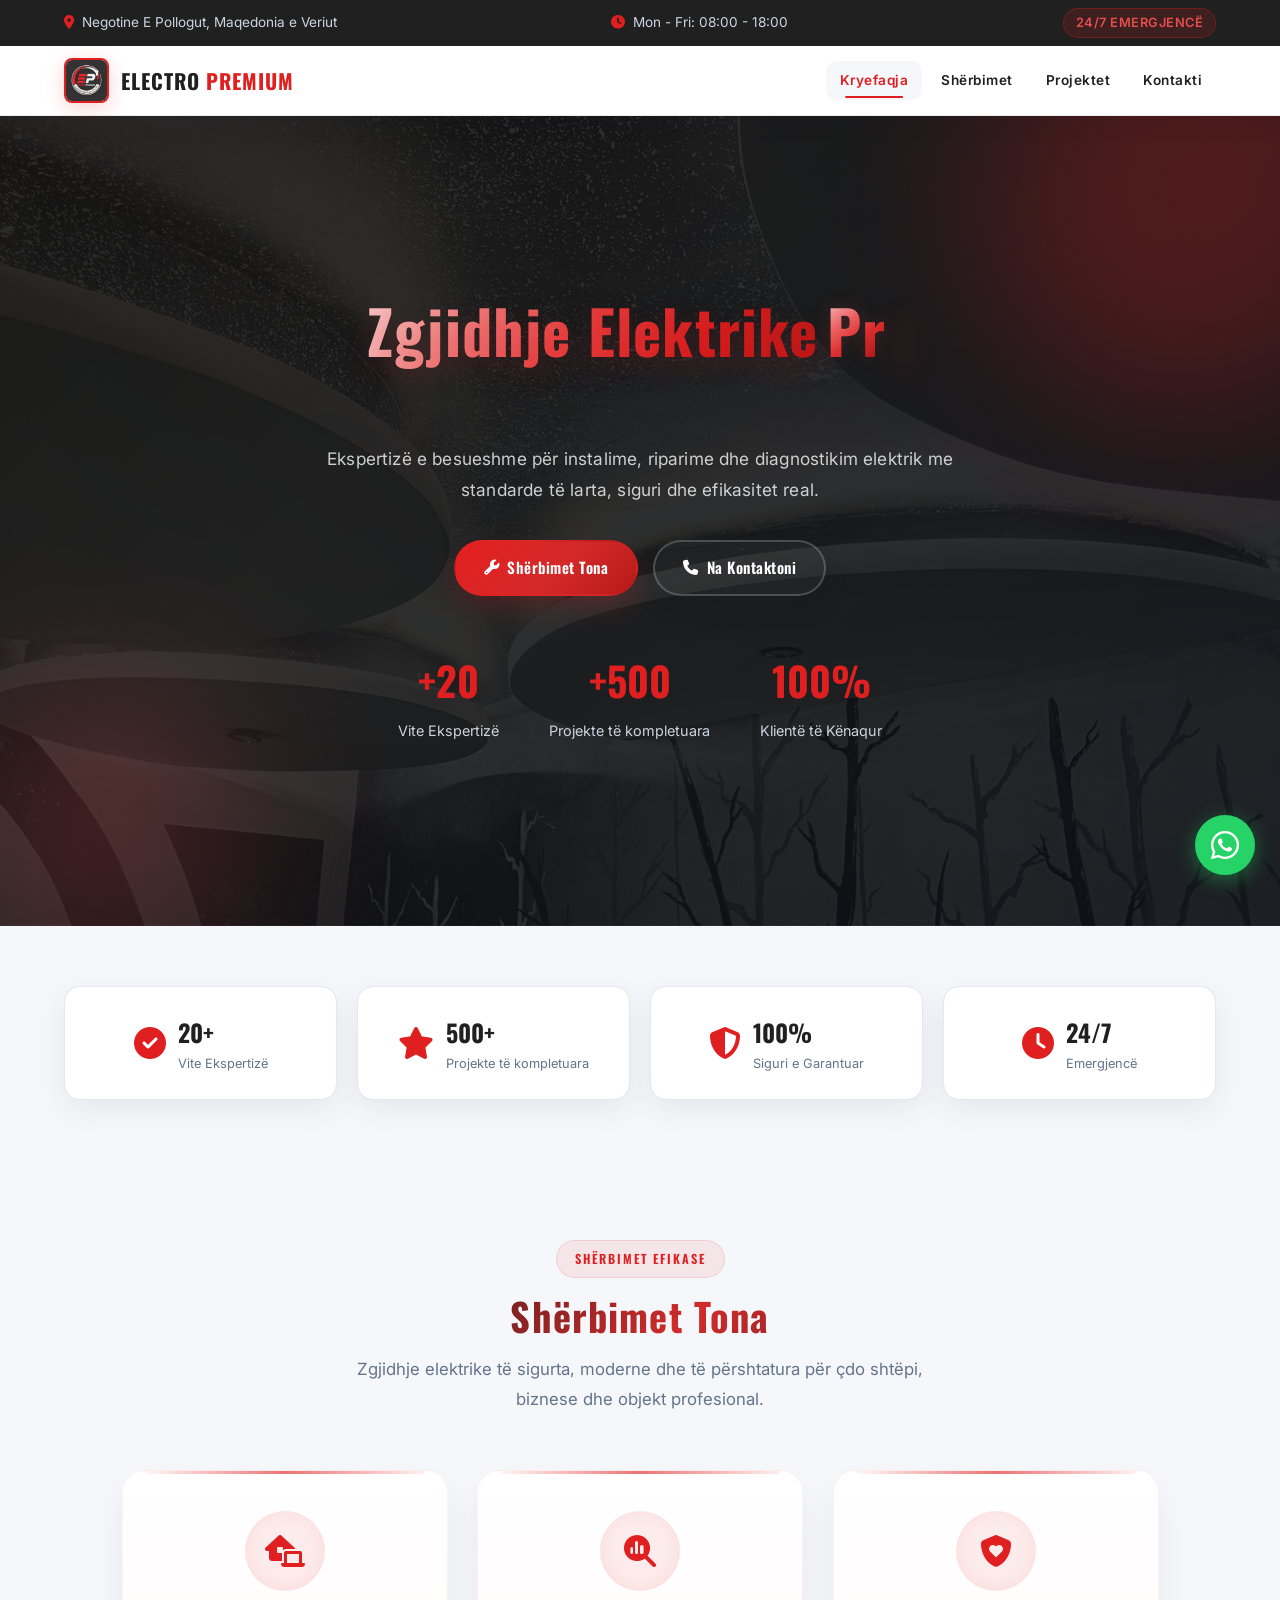
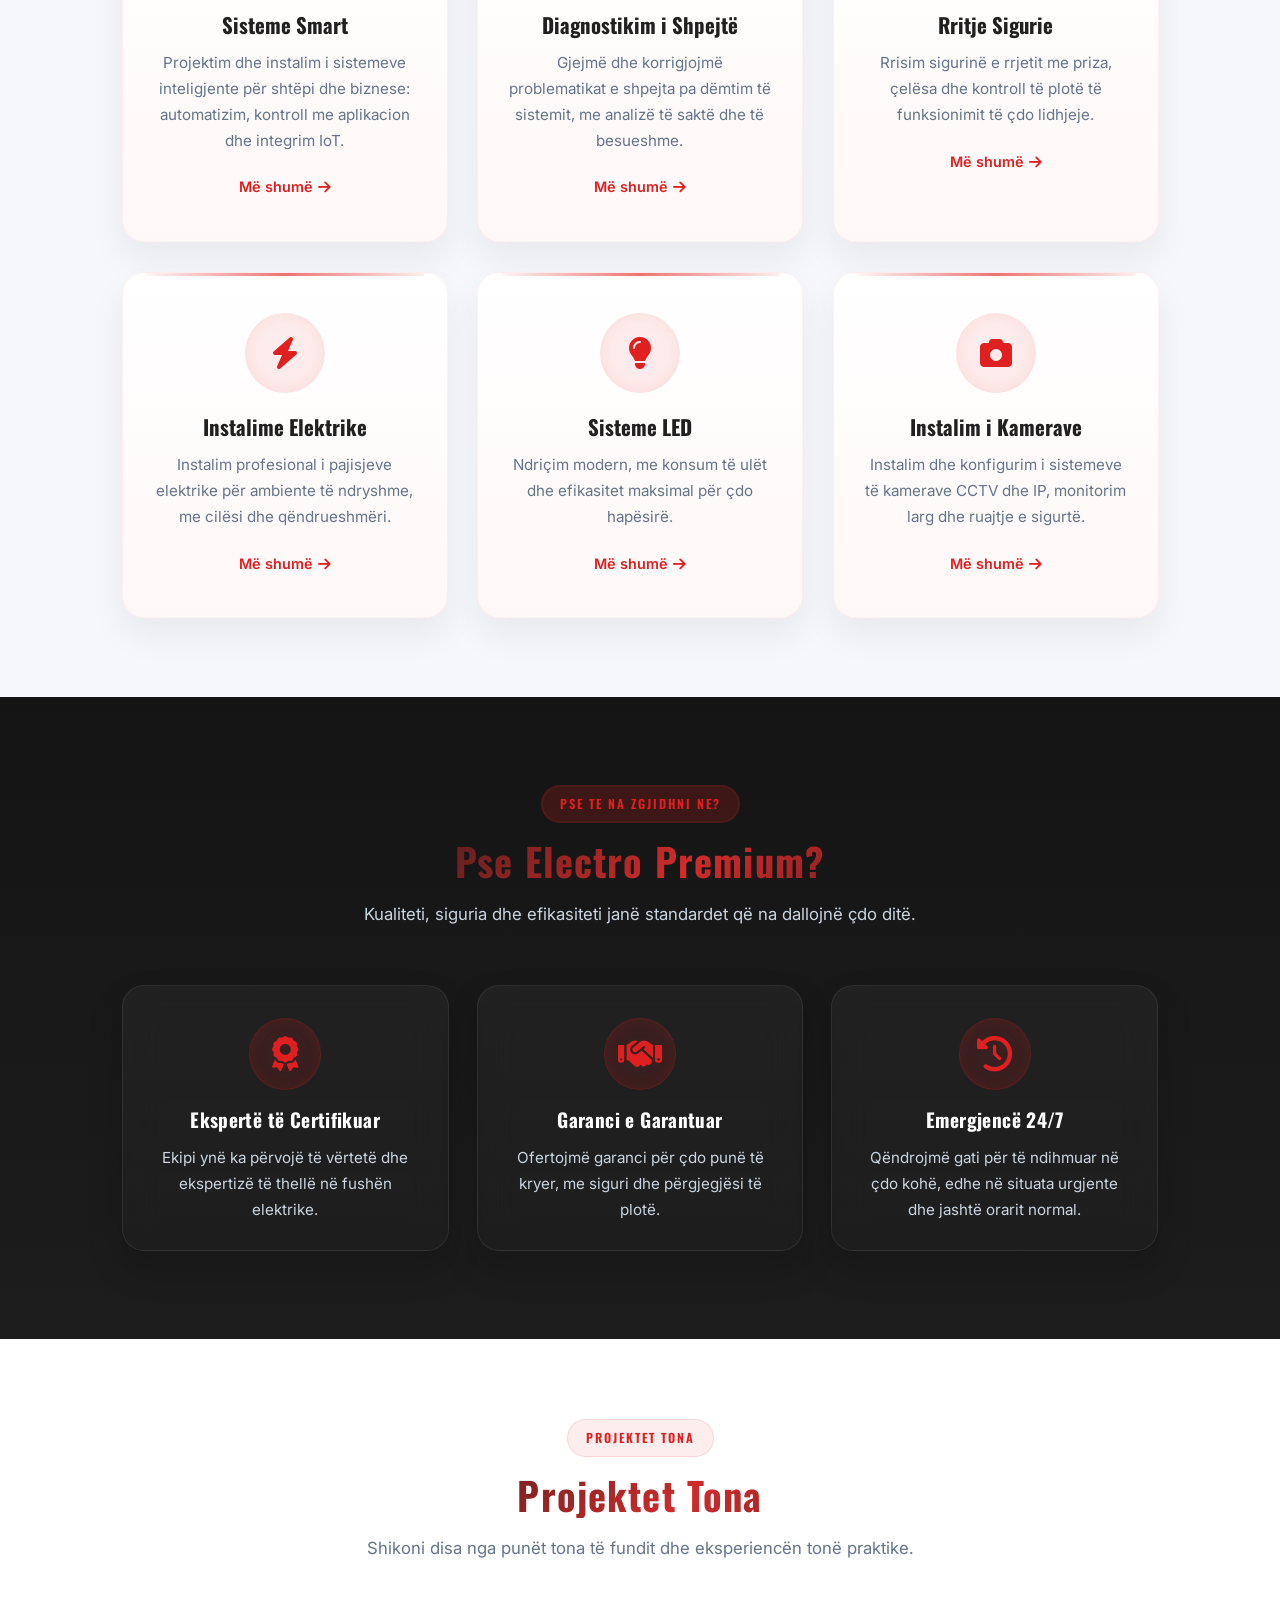
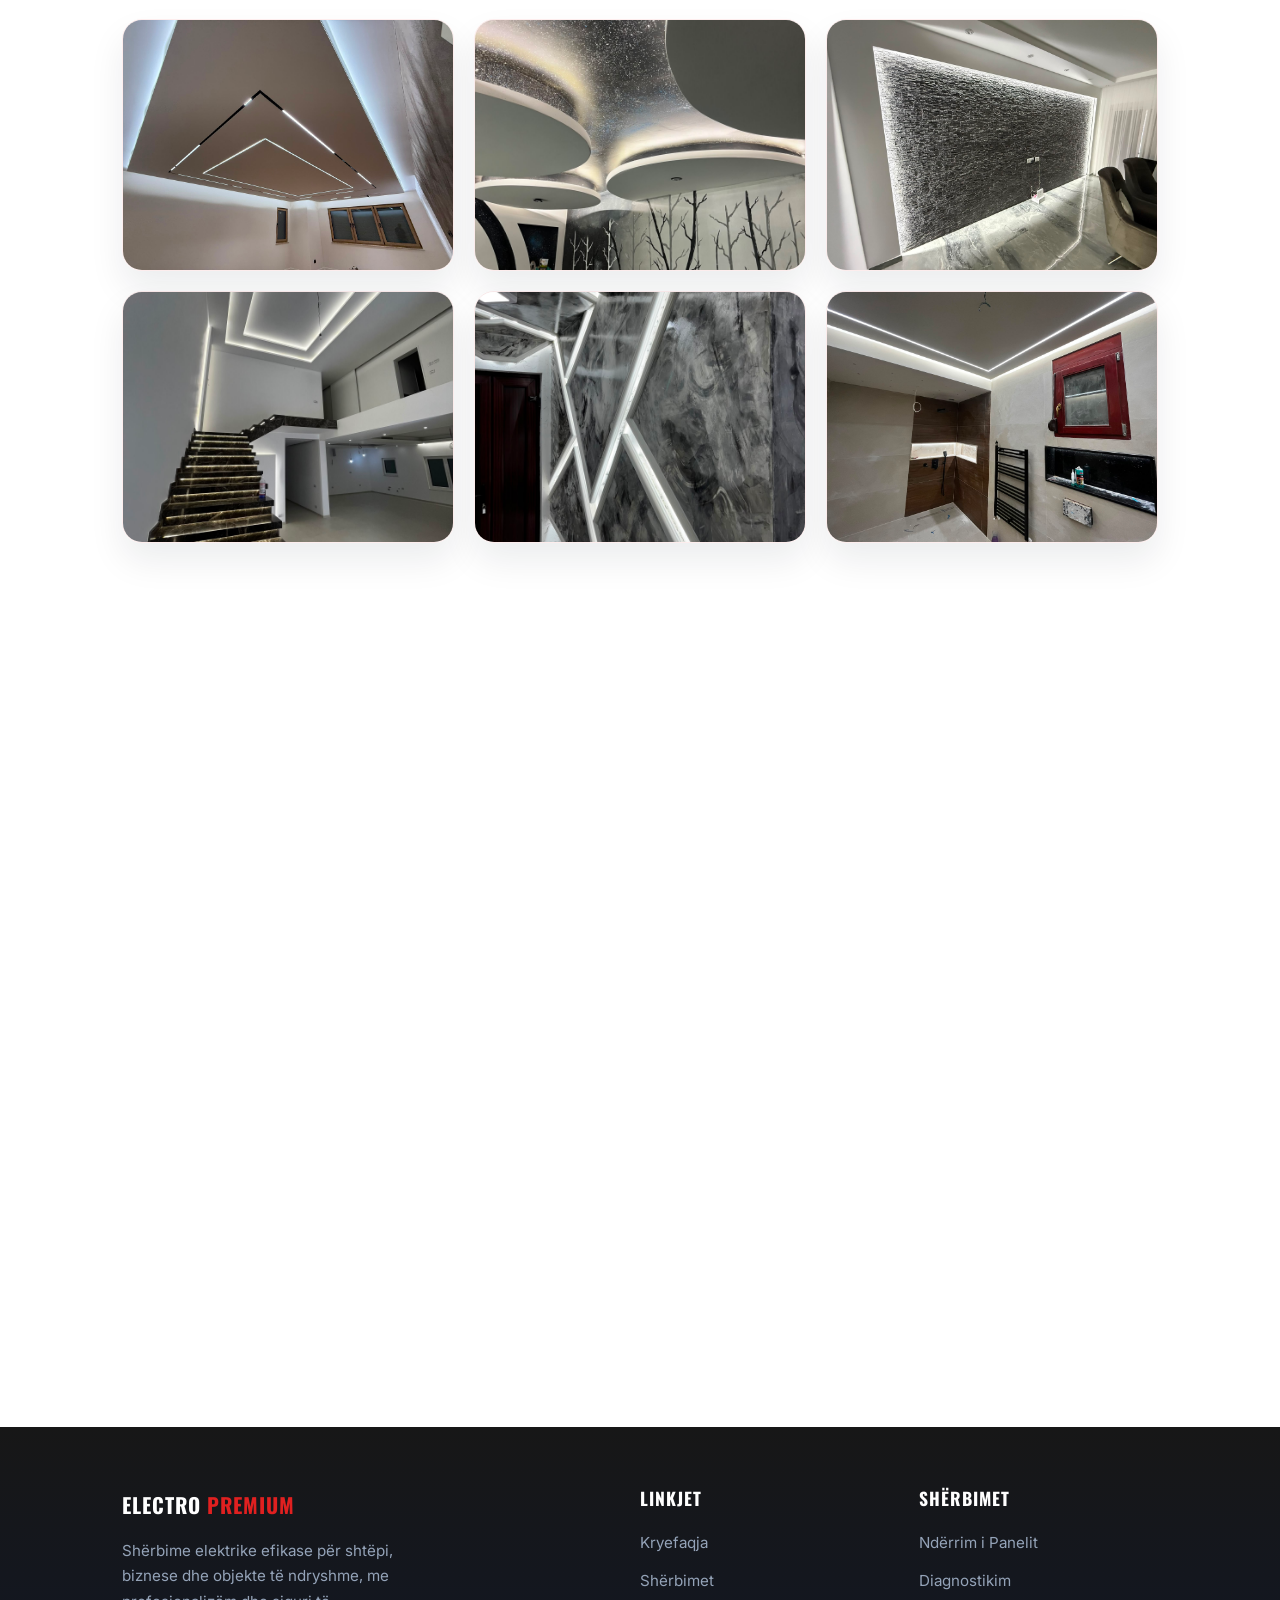
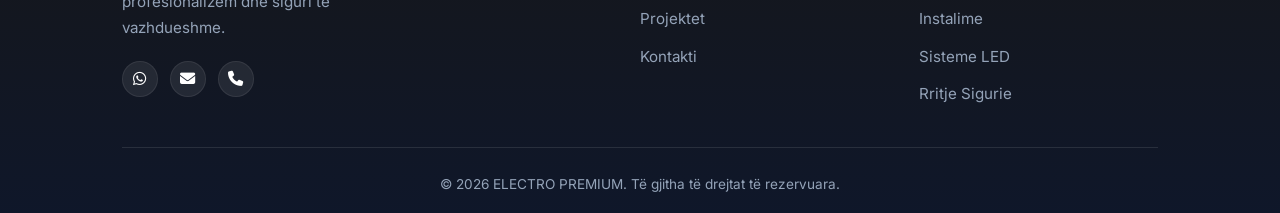
==== commit 8e15bd09: "describe your changes" ====
--- a/index.html
+++ b/index.html
@@ -149,7 +149,7 @@
           <i class="fa-solid fa-shield-halved"></i>
           <div class="trustbar__text">
             <div class="trustbar__value">100%</div>
-            <div class="trustbar__label">Siguri Garantuar</div>
+            <div class="trustbar__label">Siguri e Garantuar</div>
           </div>
         </div>
         <div class="trustbar__item">
@@ -174,9 +174,9 @@
       <div class="services__container">
         <div class="services__grid">
           <div class="service-card">
-            <div class="service-card__icon"><i class="fa-solid fa-screwdriver-wrench"></i></div>
-            <h3>Ndërrim i Panelit</h3>
-            <p>Ndryshojmë panela elektrikë të vjetër me sisteme moderne, të sigurta dhe me performancë më të lartë.</p>
+            <div class="service-card__icon"><i class="fa-solid fa-house-laptop"></i></div>
+            <h3>Sisteme Smart</h3>
+            <p>Projektim dhe instalim i sistemeve inteligjente për shtëpi dhe biznese: automatizim, kontroll me aplikacion dhe integrim IoT.</p>
             <a href="#contact" class="service-card__link">Më shumë <i class="fa-solid fa-arrow-right"></i></a>
           </div>
           <div class="service-card">
@@ -204,9 +204,9 @@
             <a href="#contact" class="service-card__link">Më shumë <i class="fa-solid fa-arrow-right"></i></a>
           </div>
           <div class="service-card">
-            <div class="service-card__icon"><i class="fa-solid fa-house"></i></div>
-            <h3>Punë të Përgjithshme</h3>
-            <p>Zgjidhje të plota për shtëpi, biznese dhe objekte me nevoja të ndryshme elektrike.</p>
+            <div class="service-card__icon"><i class="fa-solid fa-camera"></i></div>
+            <h3>Instalim i Kamerave</h3>
+            <p>Instalim dhe konfigurim i sistemeve të kamerave CCTV dhe IP, monitorim larg dhe ruajtje e sigurtë.</p>
             <a href="#contact" class="service-card__link">Më shumë <i class="fa-solid fa-arrow-right"></i></a>
           </div>
         </div>
--- a/styles.css
+++ b/styles.css
@@ -1014,6 +1014,7 @@
               box-shadow 0.45s ease;
   box-shadow: inset 0 0 18px rgba(224, 32, 33, 0.08);
 }
+ .service-card__icon svg { width: 1.8em; height: 1.8em; color: inherit; }
 
 .service-card:hover .service-card__icon {
   background: var(--gradient-accent);
@@ -2005,11 +2006,69 @@
   }
 }
 
-/* Respect user preference for reduced motion */
+/* Respect user preference for reduced motion — only disable decorative animations */
 @media (prefers-reduced-motion: reduce) {
-  * {
+  .bg-animation,
+  .bg-particle,
+  .loader,
+  .hero__glow,
+  .hero__blob,
+  .section-divider::before,
+  .btn--primary::after {
     animation: none !important;
-    transition: none !important;
-    scroll-behavior: auto !important;
-  }
-}
+  }
+
+  /* reduce intensive transitions but keep content reveal accessible */
+  .service-card,
+  .project-card,
+  .trustbar__item,
+  .why__item,
+  .testimonial,
+  .btn {
+    transition-duration: 0.12s !important;
+  }
+}
+
+/* Disable hover-specific effects on touch-only devices to avoid stuck hover states */
+@media (hover: none) {
+  .service-card:hover,
+  .service-card:hover::after,
+  .service-card:hover .service-card__icon,
+  .project-card:hover,
+  .project-card:hover img,
+  .project-card:hover .project-card__overlay,
+  .trustbar__item:hover,
+  .why__item:hover,
+  .testimonial:hover,
+  .btn--primary:hover,
+  .btn--outline:hover,
+  .header__link:hover,
+  .service-card__link:hover {
+    transform: none !important;
+    box-shadow: none !important;
+    background: none !important;
+    opacity: 1 !important;
+    filter: none !important;
+  }
+}
+
+/* When a touch interaction is detected, aggressively disable hover effects to avoid stuck states */
+.disable-hover .service-card:hover,
+.disable-hover .service-card:hover::after,
+.disable-hover .service-card:hover .service-card__icon,
+.disable-hover .project-card:hover,
+.disable-hover .project-card:hover img,
+.disable-hover .project-card:hover .project-card__overlay,
+.disable-hover .trustbar__item:hover,
+.disable-hover .why__item:hover,
+.disable-hover .testimonial:hover,
+.disable-hover .btn--primary:hover,
+.disable-hover .btn--outline:hover,
+.disable-hover .header__link:hover,
+.disable-hover .service-card__link:hover {
+  transform: none !important;
+  box-shadow: none !important;
+  background: none !important;
+  opacity: 1 !important;
+  filter: none !important;
+}
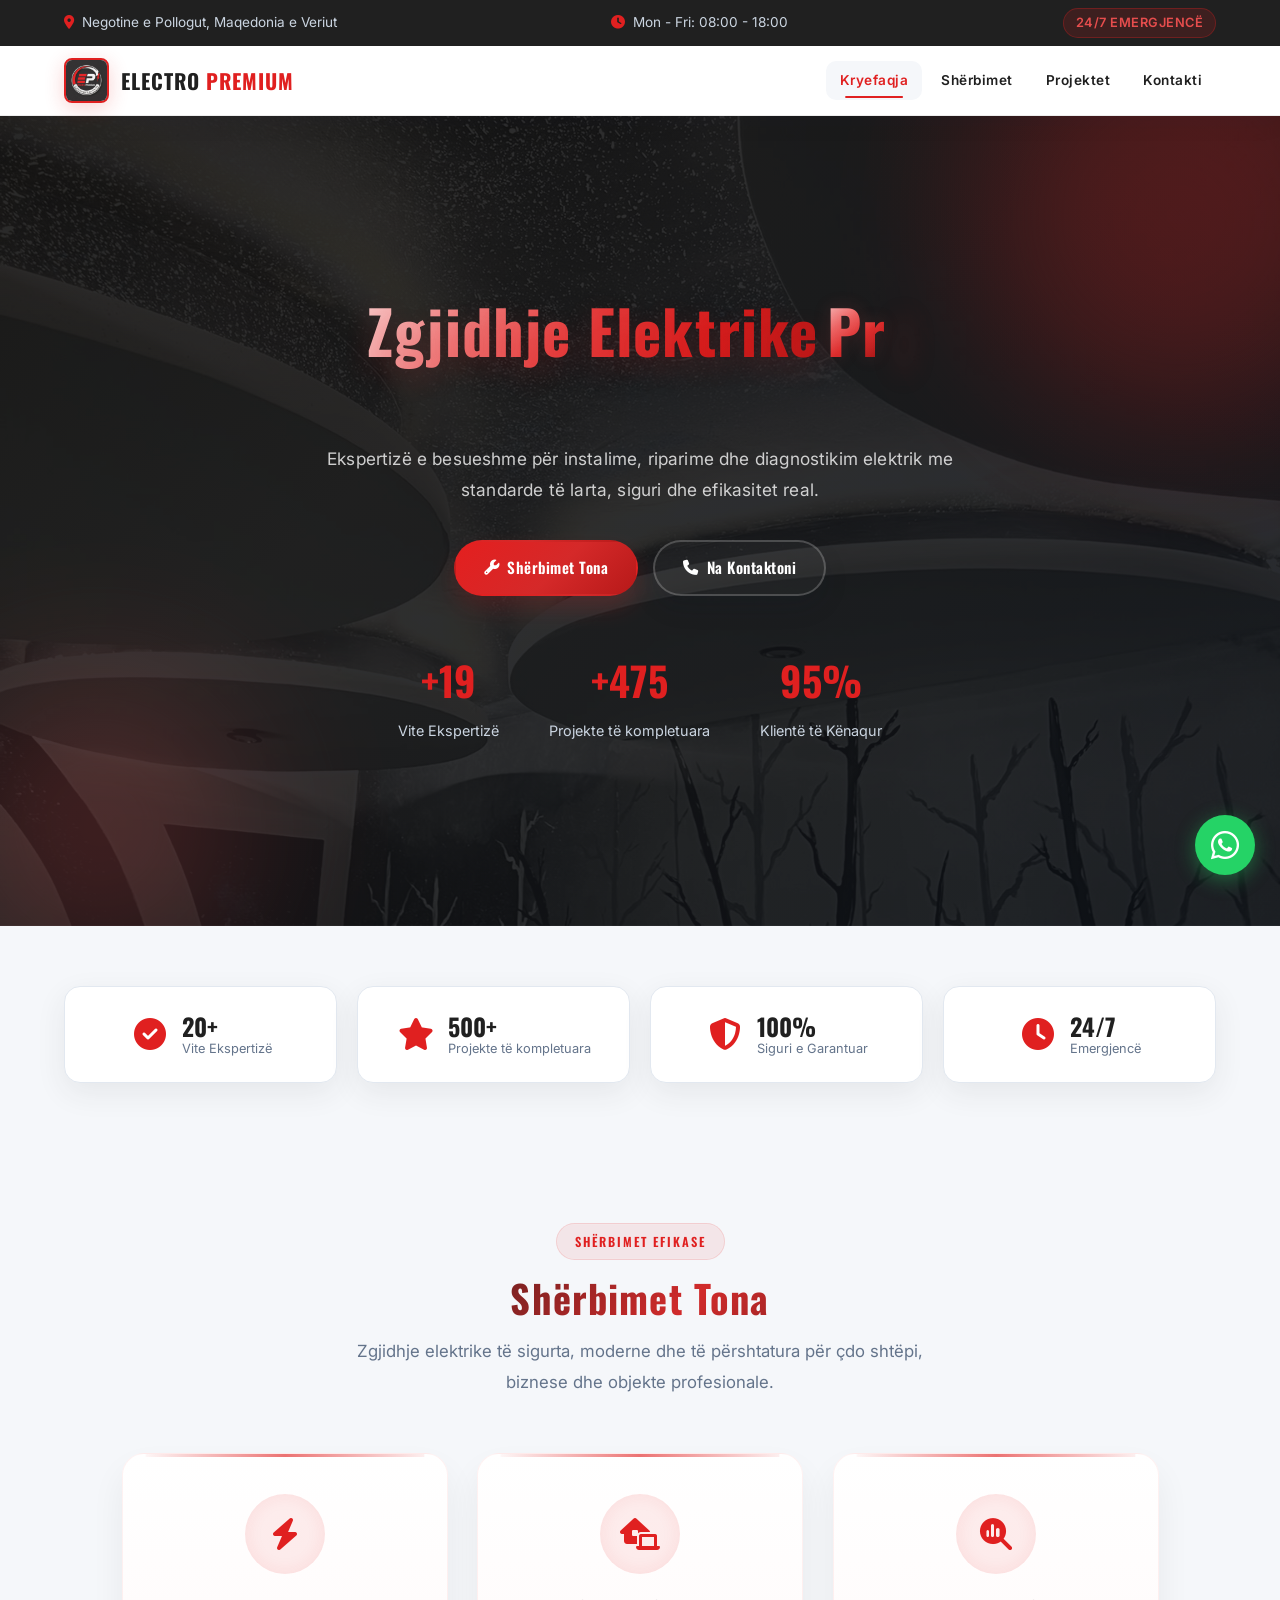
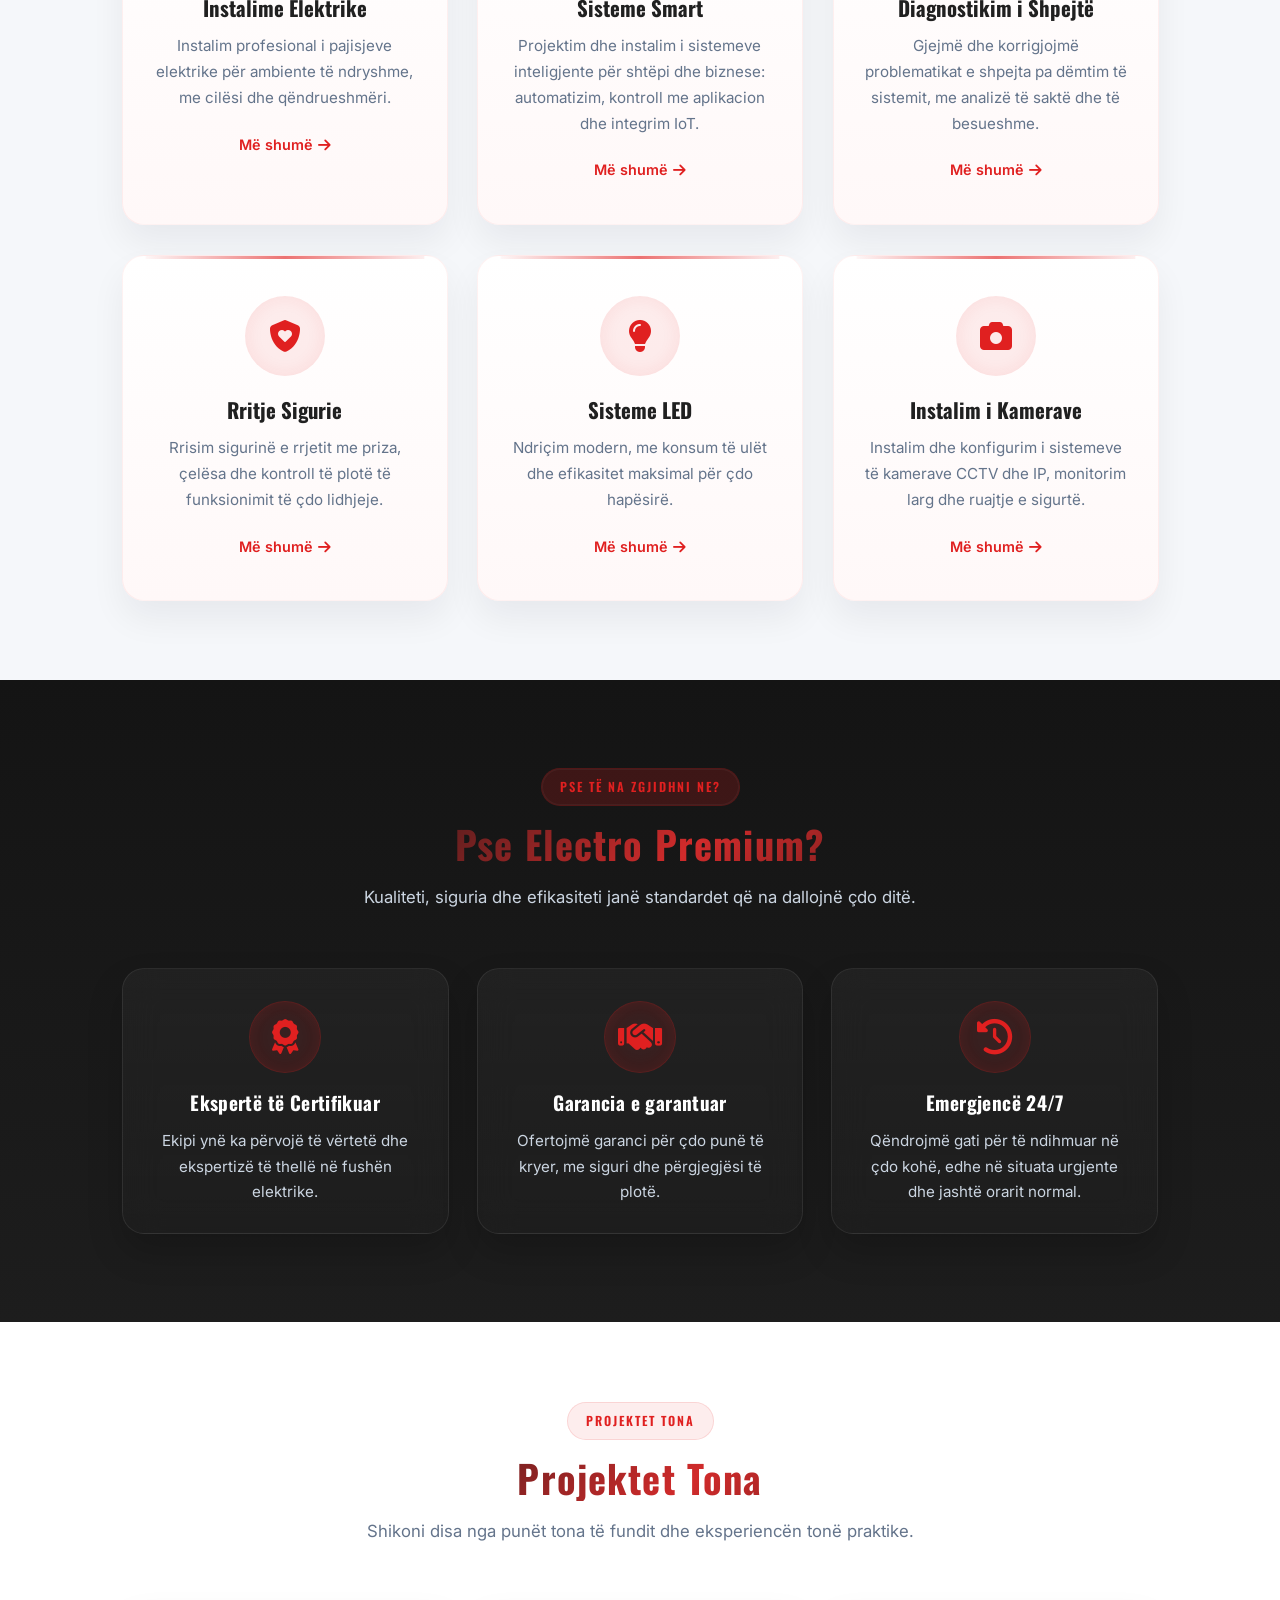
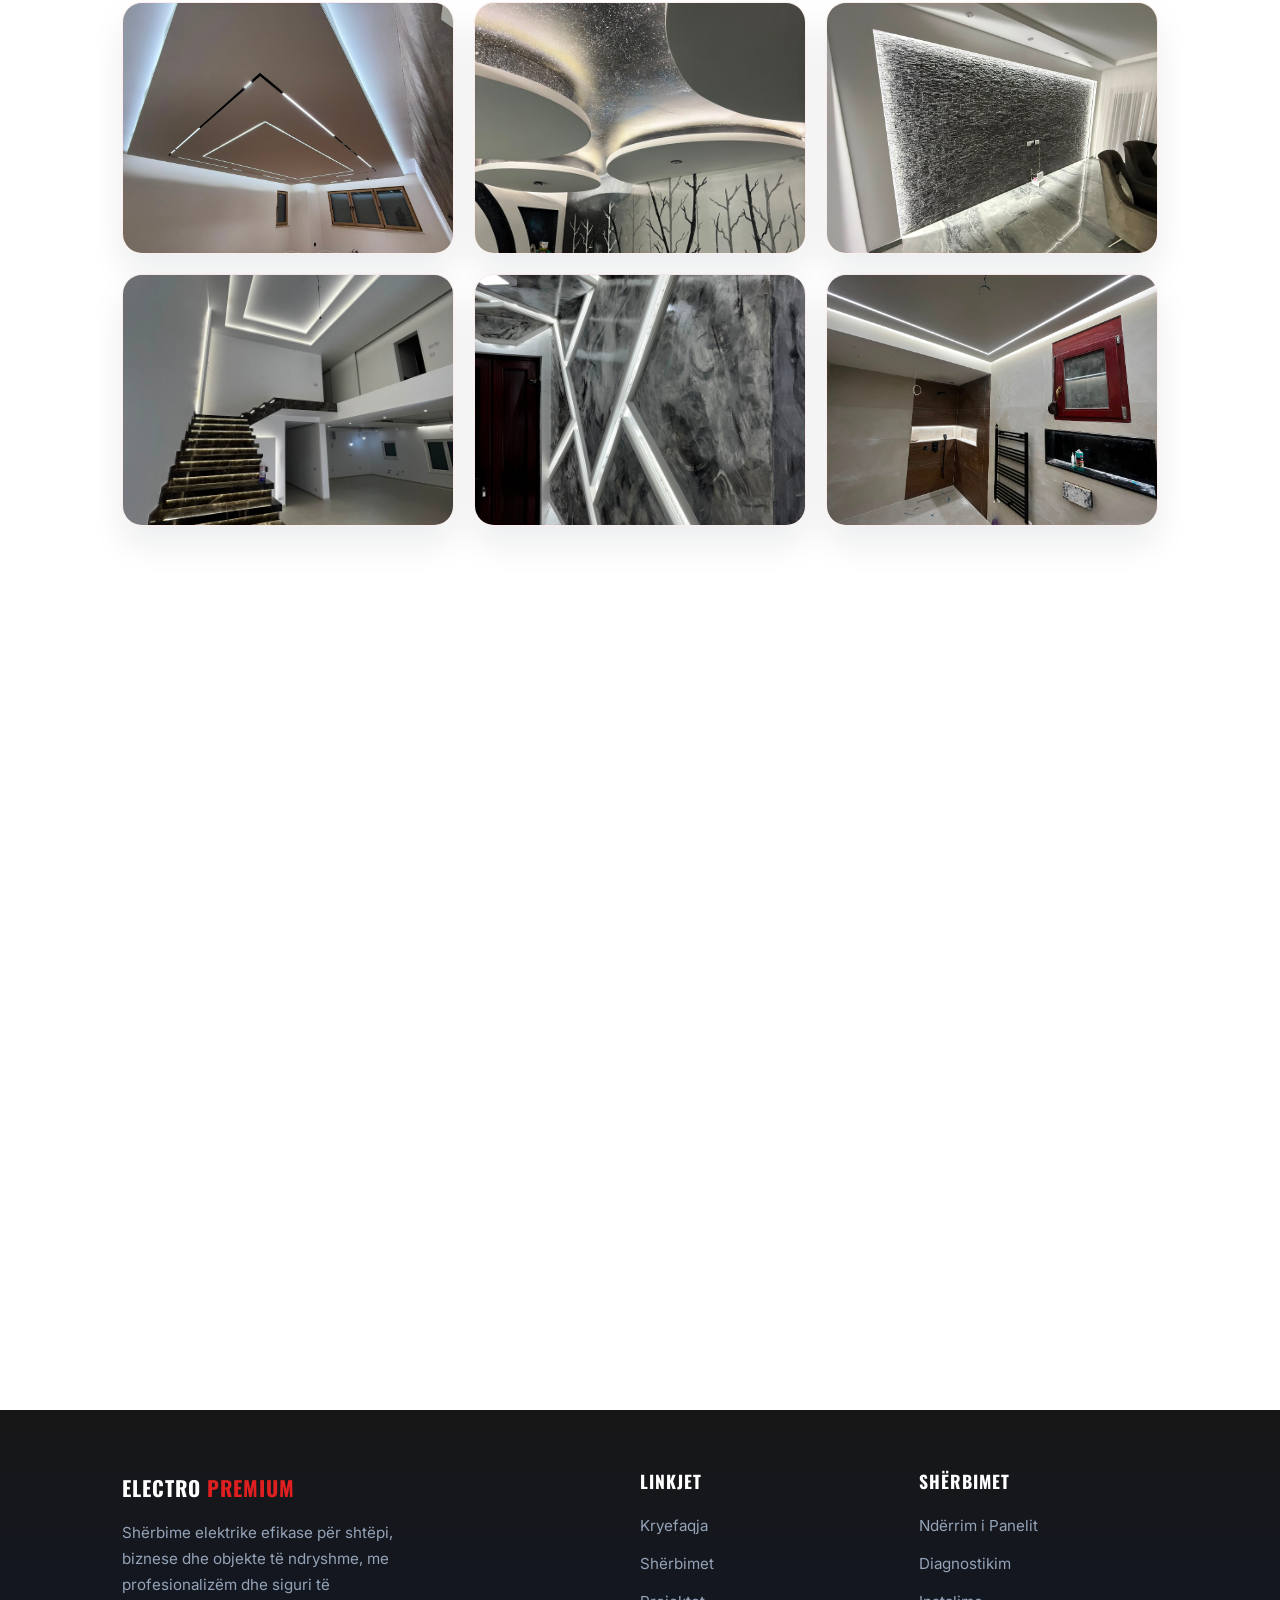
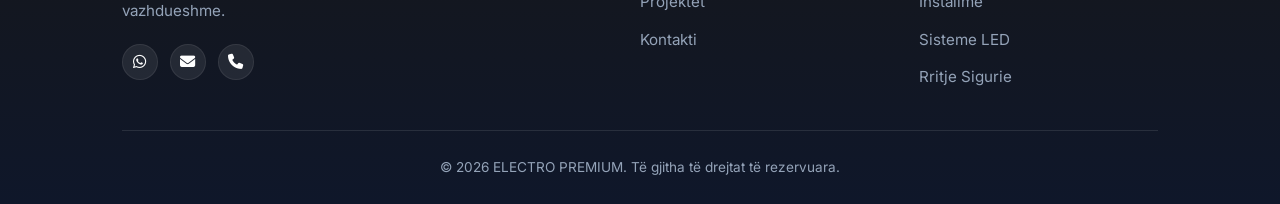
==== commit e7077d35: "describe your changes" ====
--- a/index.html
+++ b/index.html
@@ -5,7 +5,7 @@
   <meta name="viewport" content="width=device-width, initial-scale=1.0, viewport-fit=cover">
   <meta name="apple-mobile-web-app-capable" content="yes">
   <title>ELECTRO PREMIUM | Shërbime Elektrike Efikase</title>
-  <meta name="description" content="Shërbime elektrike efikase. Panele elektrike, siguruesa, diagnostikim defektesh dhe më shumë.">
+  <meta name="description" content="Shërbime elektrike efikase. Panele elektrike, siguresa, diagnostikim i defekteve dhe më shumë.">
 
   <!-- Google Fonts -->
   <link rel="preconnect" href="https://fonts.googleapis.com">
@@ -59,7 +59,7 @@
     <div class="topbar__container">
       <div class="topbar__item">
         <i class="fa-solid fa-location-dot"></i>
-        <span>Negotine E Pollogut, Maqedonia e Veriut</span>
+        <span>Negotine e Pollogut, Maqedonia e Veriut</span>
       </div>
       <div class="topbar__item">
         <i class="fa-solid fa-clock"></i>
@@ -169,10 +169,16 @@
       <div class="section-head">
         <span class="section-tag">Shërbimet Efikase</span>
         <h2 class="section-title">Shërbimet Tona</h2>
-        <p class="section-subtitle">Zgjidhje elektrike të sigurta, moderne dhe të përshtatura për çdo shtëpi, biznese dhe objekt profesional.</p>
+        <p class="section-subtitle">Zgjidhje elektrike të sigurta, moderne dhe të përshtatura për çdo shtëpi, biznese dhe objekte profesionale.</p>
       </div>
       <div class="services__container">
         <div class="services__grid">
+          <div class="service-card">
+            <div class="service-card__icon"><i class="fa-solid fa-bolt"></i></div>
+            <h3>Instalime Elektrike</h3>
+            <p>Instalim profesional i pajisjeve elektrike për ambiente të ndryshme, me cilësi dhe qëndrueshmëri.</p>
+            <a href="#contact" class="service-card__link">Më shumë <i class="fa-solid fa-arrow-right"></i></a>
+          </div>
           <div class="service-card">
             <div class="service-card__icon"><i class="fa-solid fa-house-laptop"></i></div>
             <h3>Sisteme Smart</h3>
@@ -192,12 +198,6 @@
             <a href="#contact" class="service-card__link">Më shumë <i class="fa-solid fa-arrow-right"></i></a>
           </div>
           <div class="service-card">
-            <div class="service-card__icon"><i class="fa-solid fa-bolt"></i></div>
-            <h3>Instalime Elektrike</h3>
-            <p>Instalim profesional i pajisjeve elektrike për ambiente të ndryshme, me cilësi dhe qëndrueshmëri.</p>
-            <a href="#contact" class="service-card__link">Më shumë <i class="fa-solid fa-arrow-right"></i></a>
-          </div>
-          <div class="service-card">
             <div class="service-card__icon"><i class="fa-solid fa-lightbulb"></i></div>
             <h3>Sisteme LED</h3>
             <p>Ndriçim modern, me konsum të ulët dhe efikasitet maksimal për çdo hapësirë.</p>
@@ -219,7 +219,7 @@
     <div class="container">
       <div class="why__container">
         <div class="section-head">
-          <span class="section-tag">Pse te na zgjidhni ne?</span>
+          <span class="section-tag">Pse të na zgjidhni ne?</span>
           <h2 class="section-title" style="color: var(--white);">Pse Electro Premium?</h2>
           <p class="section-subtitle" style="color: #cbd5e1;">Kualiteti, siguria dhe efikasiteti janë standardet që na dallojnë çdo ditë.</p>
         </div>
@@ -231,7 +231,7 @@
           </div>
           <div class="why__item">
             <i class="fa-solid fa-handshake"></i>
-            <h3>Garanci e Garantuar</h3>
+            <h3>Garancia e garantuar</h3>
             <p>Ofertojmë garanci për çdo punë të kryer, me siguri dhe përgjegjësi të plotë.</p>
           </div>
           <div class="why__item">
@@ -256,45 +256,21 @@
         <div class="projects__grid">
           <div class="project-card">
             <img src="images/78ae93aa-84b9-4960-acfc-1dad9724da17.JPG" alt="Panel i vjetër" data-fullscreen="true" loading="lazy">
-            <div class="project-card__overlay">
-              <span class="project-card__tag">Projekt 1</span>
-              <h3>Panel i Vjetër</h3>
-            </div>
           </div>
           <div class="project-card">
             <img src="images/304fa2b9-750a-40e0-aa53-70603e78e817.JPG" alt="Panel i ri" data-fullscreen="true" loading="lazy">
-            <div class="project-card__overlay">
-              <span class="project-card__tag">Projekt 2</span>
-              <h3>Panel i Ri</h3>
-            </div>
           </div>
           <div class="project-card">
             <img src="images/626d521b-4c9a-48f7-a427-06044c8b53f6.JPG" alt="Diagnostikim" data-fullscreen="true" loading="lazy">
-            <div class="project-card__overlay">
-              <span class="project-card__tag">Projekt 3</span>
-              <h3>Diagnostikim</h3>
-            </div>
           </div>
           <div class="project-card">
             <img src="images/5096a24b-5a4c-4190-94d3-98fae8379169.JPG" alt="Ndërrim paneli" data-fullscreen="true" loading="lazy">
-            <div class="project-card__overlay">
-              <span class="project-card__tag">Projekt 4</span>
-              <h3>Ndërrim Paneli</h3>
-            </div>
           </div>
           <div class="project-card">
             <img src="images/8034be74-f0b8-4798-a79c-03699500e517.JPG" alt="Panel me etiketa" data-fullscreen="true" loading="lazy">
-            <div class="project-card__overlay">
-              <span class="project-card__tag">Projekt 5</span>
-              <h3>Panel me Etiketa</h3>
-            </div>
           </div>
           <div class="project-card">
             <img src="images/55596d17-56f7-4345-ac86-24f137dd9a71.JPG" alt="Panel i instaluar" data-fullscreen="true" loading="lazy">
-            <div class="project-card__overlay">
-              <span class="project-card__tag">Projekt 6</span>
-              <h3>Panel i Instaluar</h3>
-            </div>
           </div>
         </div>
       </div>
@@ -337,7 +313,7 @@
                 <div class="contact__link-icon"><i class="fa-solid fa-location-dot"></i></div>
                 <div class="contact__link-info">
                   <p class="contact__link-label">Lokacioni</p>
-                  <p class="contact__link-value">Negotine E Pollogut, Maqedonia e Veriut</p>
+                  <p class="contact__link-value">Negotine e Pollogut, Maqedonia e Veriut</p>
                 </div>
               </a>
             </div>
--- a/styles.css
+++ b/styles.css
@@ -769,6 +769,7 @@
   display: grid;
   grid-template-columns: repeat(4, 1fr);
   gap: 20px;
+  align-items: stretch;
 }
 
 .trustbar__item {
@@ -777,6 +778,7 @@
   gap: 12px;
   justify-content: center;
   padding: 25px 20px;
+  height: 100%;
   background: var(--white);
   border-radius: var(--radius);
   border: 1px solid var(--border);
@@ -792,12 +794,18 @@
 
 .trustbar__item i {
   font-size: 2rem;
+  line-height: 1;
   color: var(--accent);
+  flex: 0 0 40px;
+  width: 40px;
+  text-align: center;
 }
 
 .trustbar__item .trustbar__text {
   display: flex;
   flex-direction: column;
+  align-items: flex-start;
+  text-align: left;
 }
 
 .trustbar__item .trustbar__value {
@@ -805,11 +813,13 @@
   font-weight: 700;
   color: var(--primary-dark);
   font-size: 1.5rem;
+  line-height: 1.2;
 }
 
 .trustbar__item .trustbar__label {
   color: var(--text-muted);
   font-size: 0.8rem;
+  line-height: 1.3;
 }
 
 /* ===== About ===== */
@@ -1977,8 +1987,41 @@
     justify-content: center;
   }
 
+  .trustbar {
+    padding: 40px 5%;
+  }
+
   .trustbar__grid {
-    grid-template-columns: 1fr;
+    grid-template-columns: repeat(2, 1fr);
+    gap: 14px;
+  }
+
+  .trustbar__item {
+    flex-direction: column;
+    text-align: center;
+    gap: 8px;
+    padding: 20px 12px;
+    min-height: 140px;
+    justify-content: center;
+  }
+
+  .trustbar__item i {
+    font-size: 1.8rem;
+    flex: 0 0 auto;
+    width: auto;
+  }
+
+  .trustbar__item .trustbar__text {
+    align-items: center;
+    text-align: center;
+  }
+
+  .trustbar__item .trustbar__value {
+    font-size: 1.35rem;
+  }
+
+  .trustbar__item .trustbar__label {
+    font-size: 0.75rem;
   }
 
   .section-title {
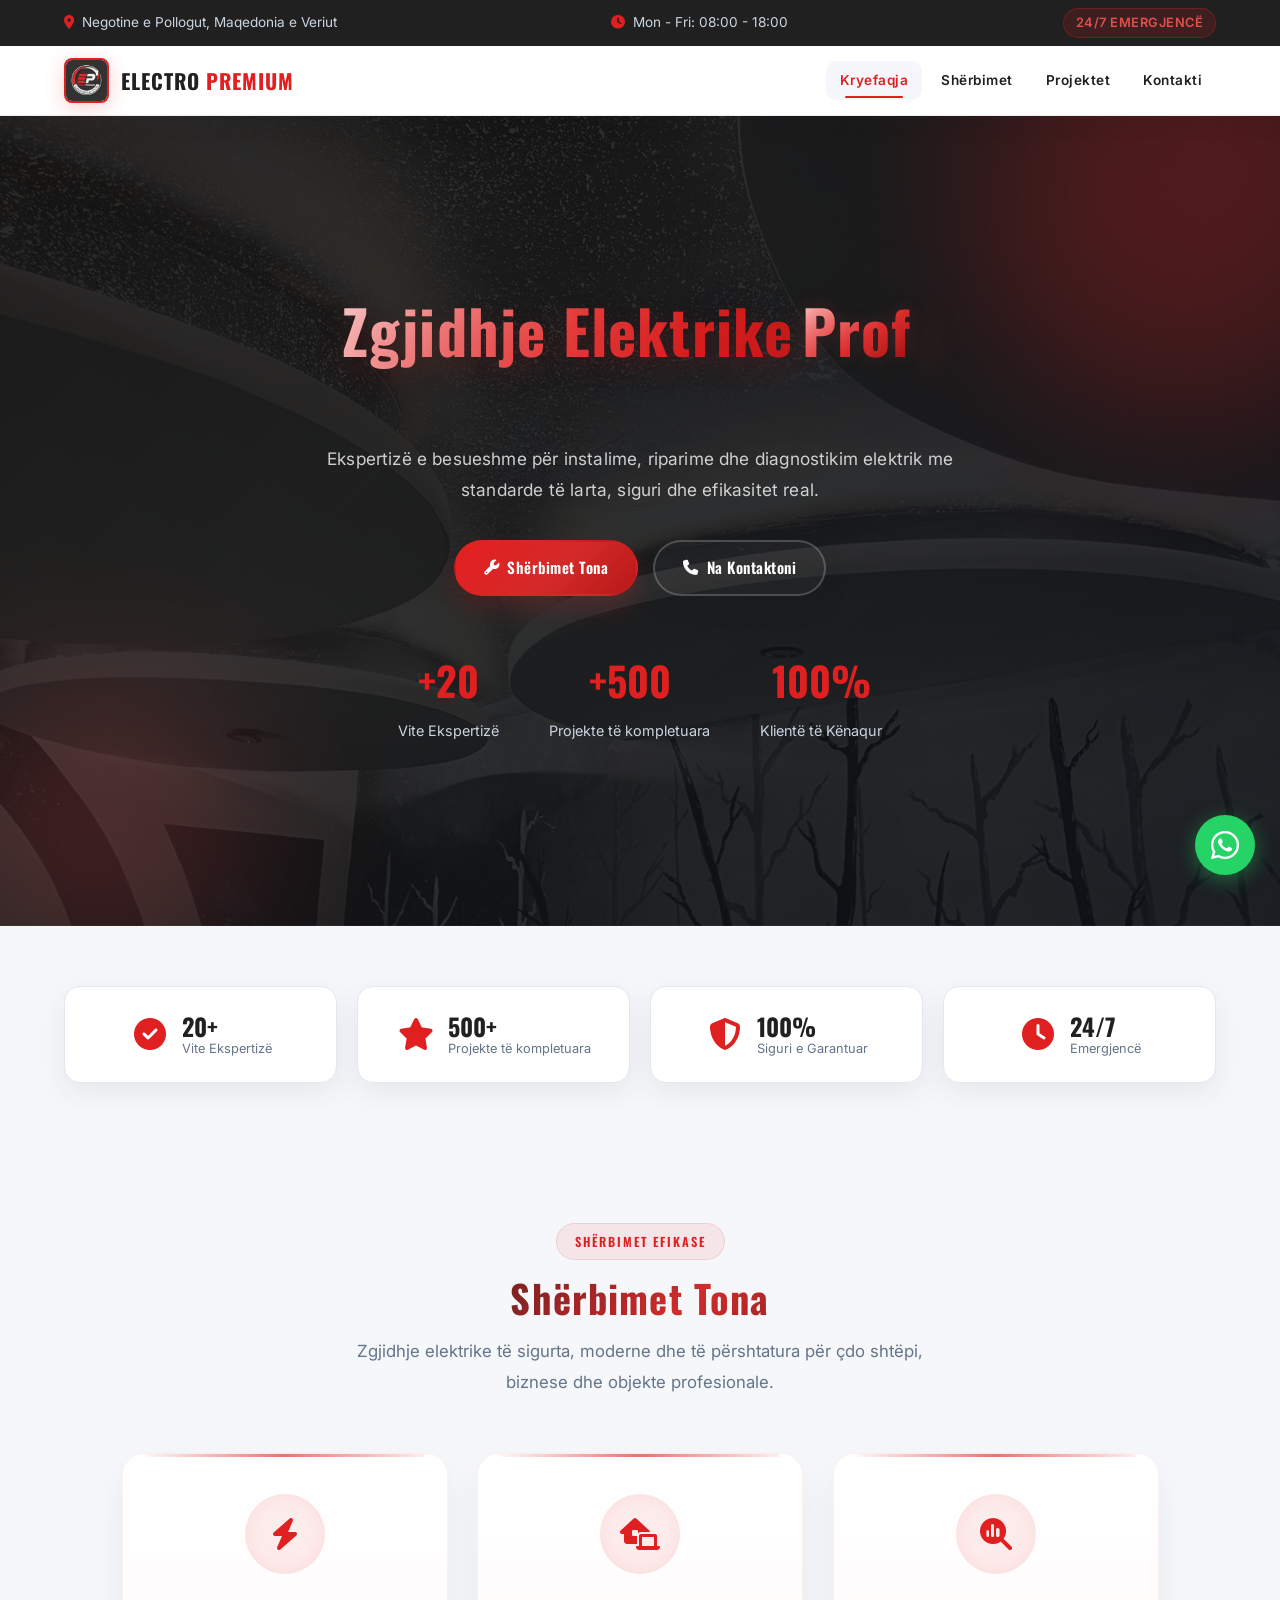
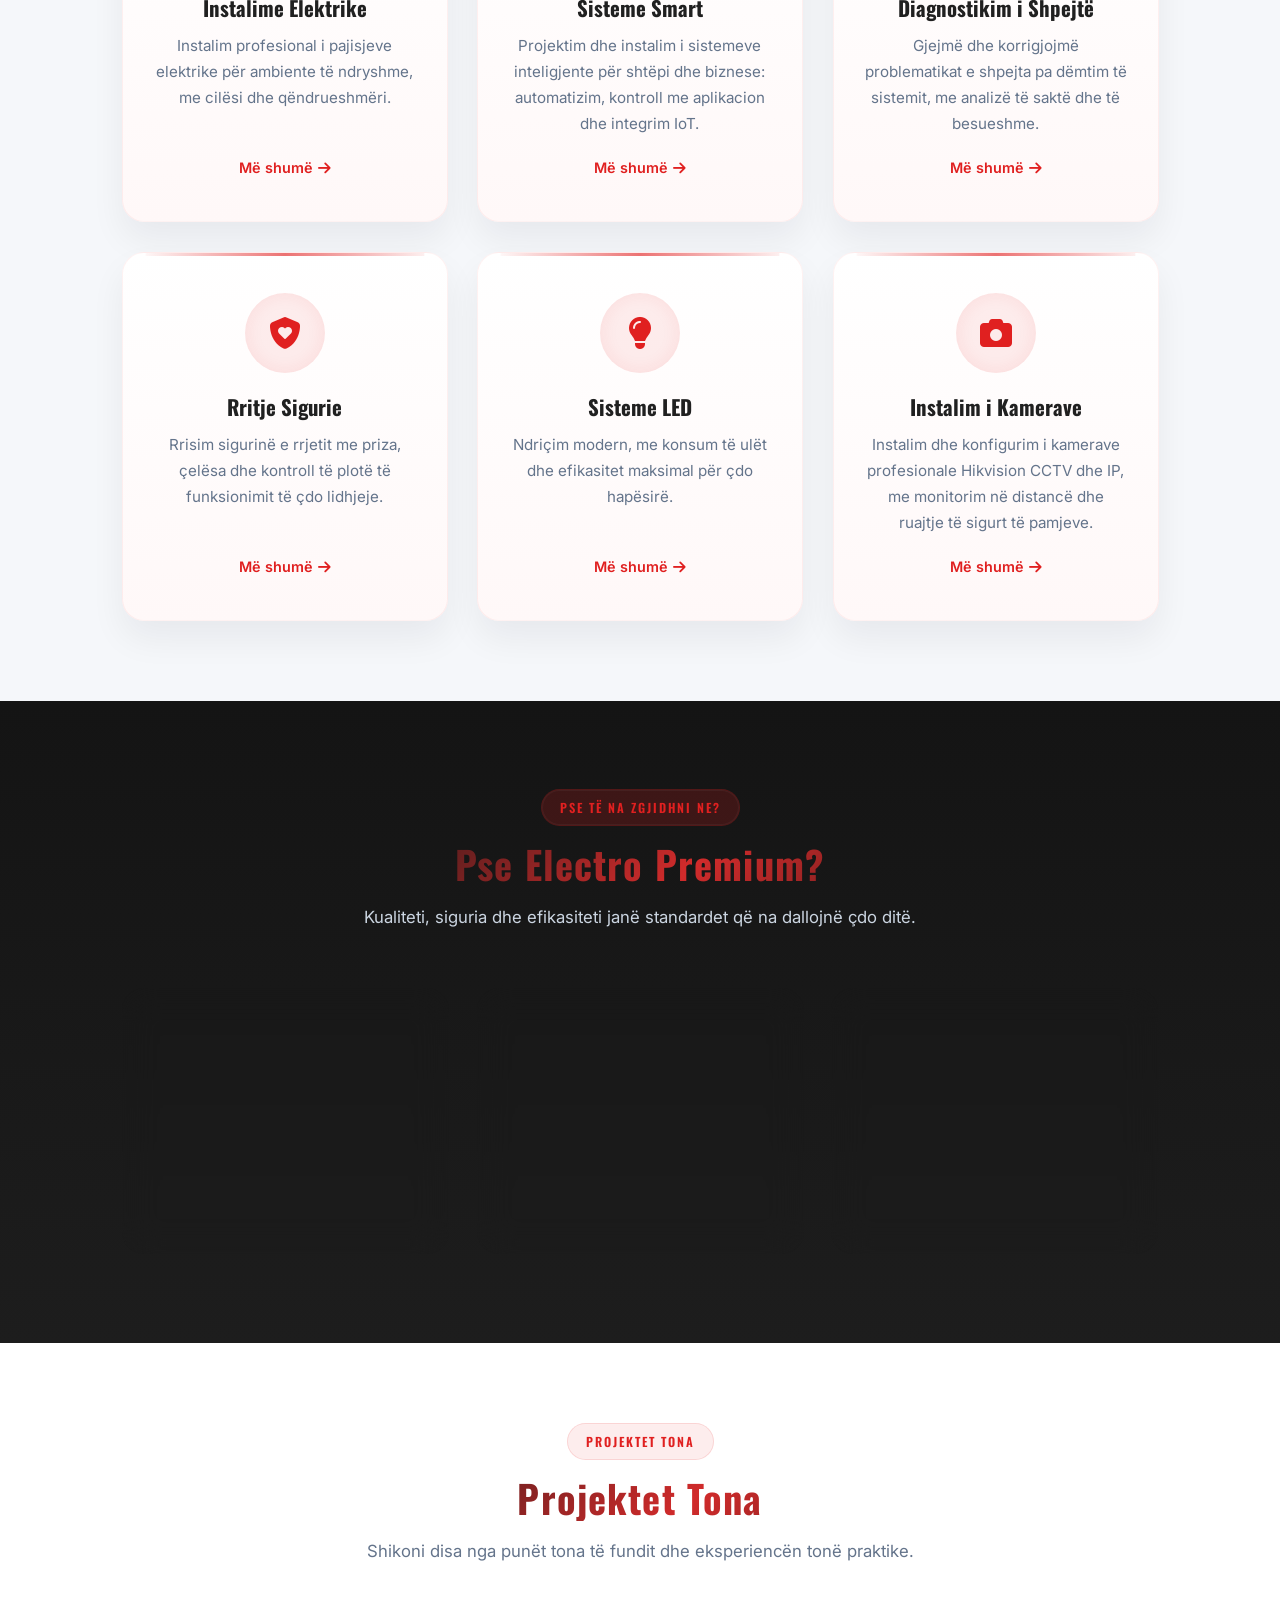
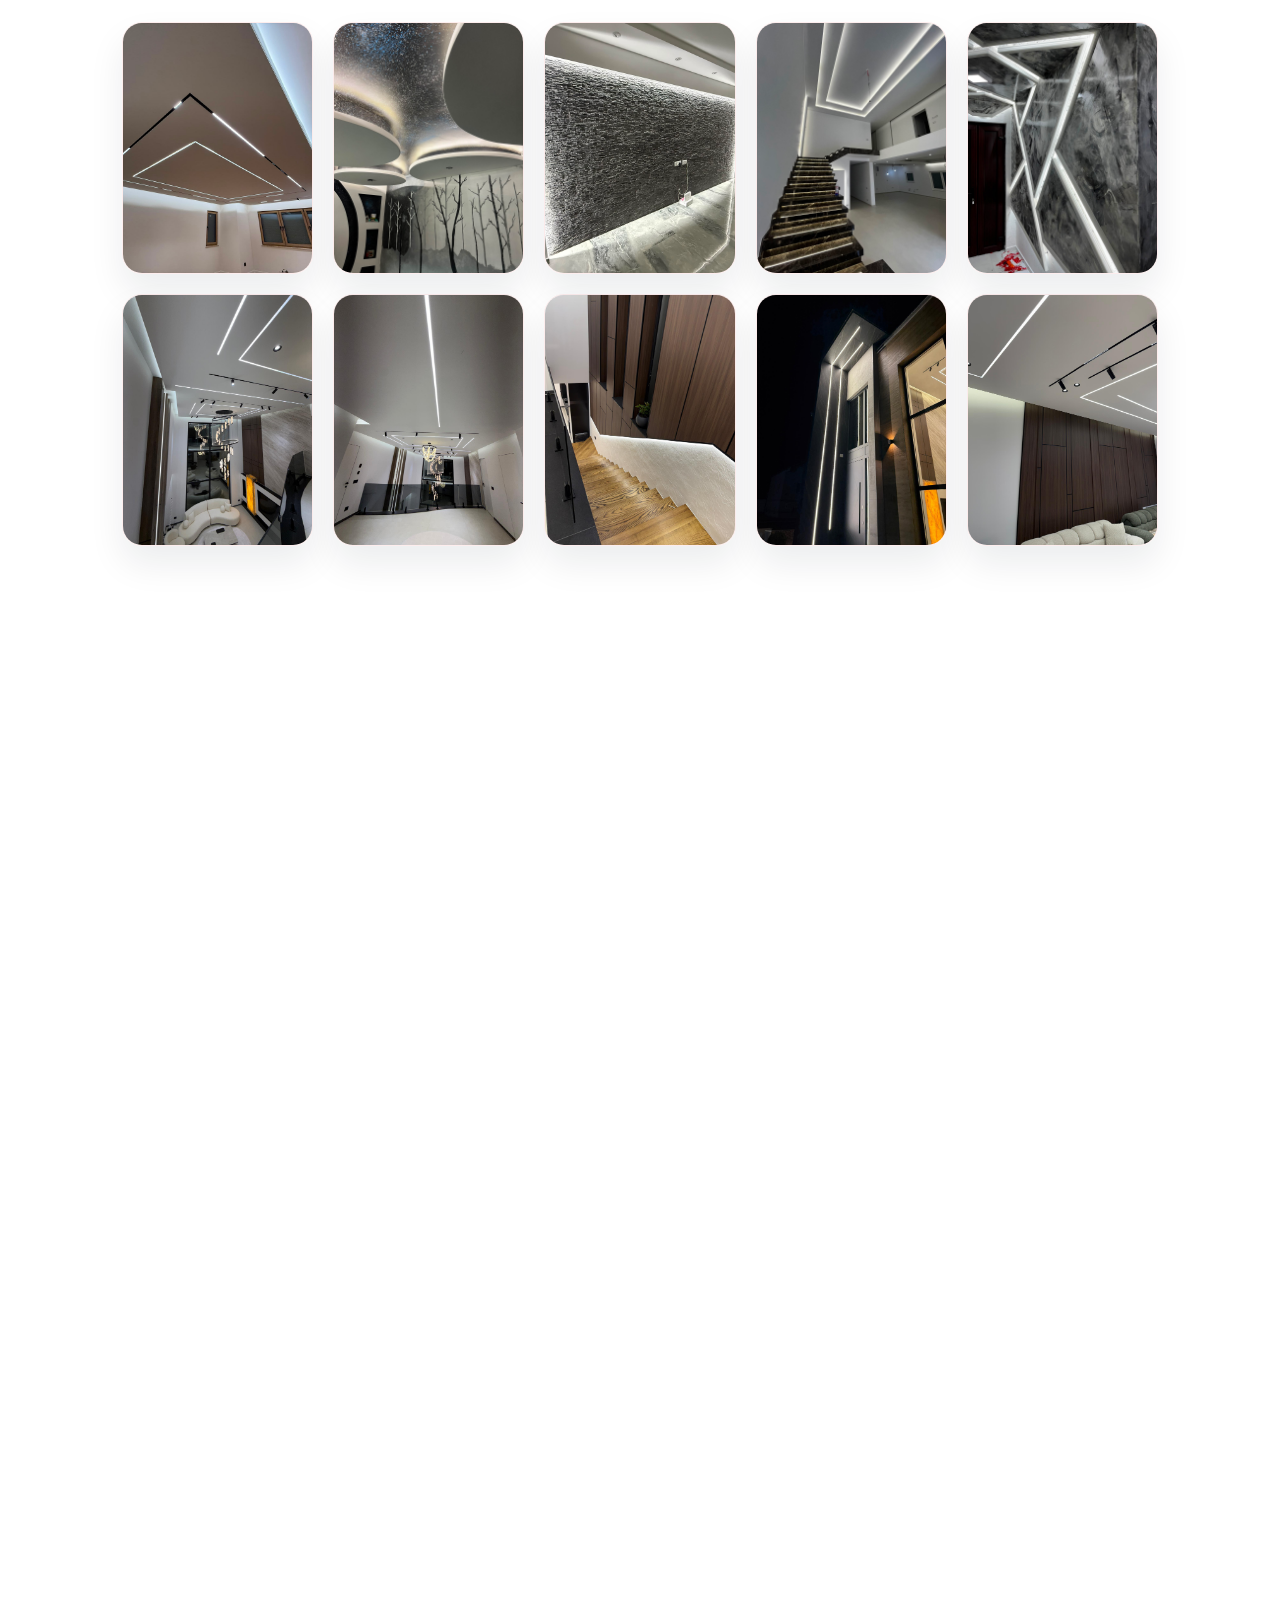
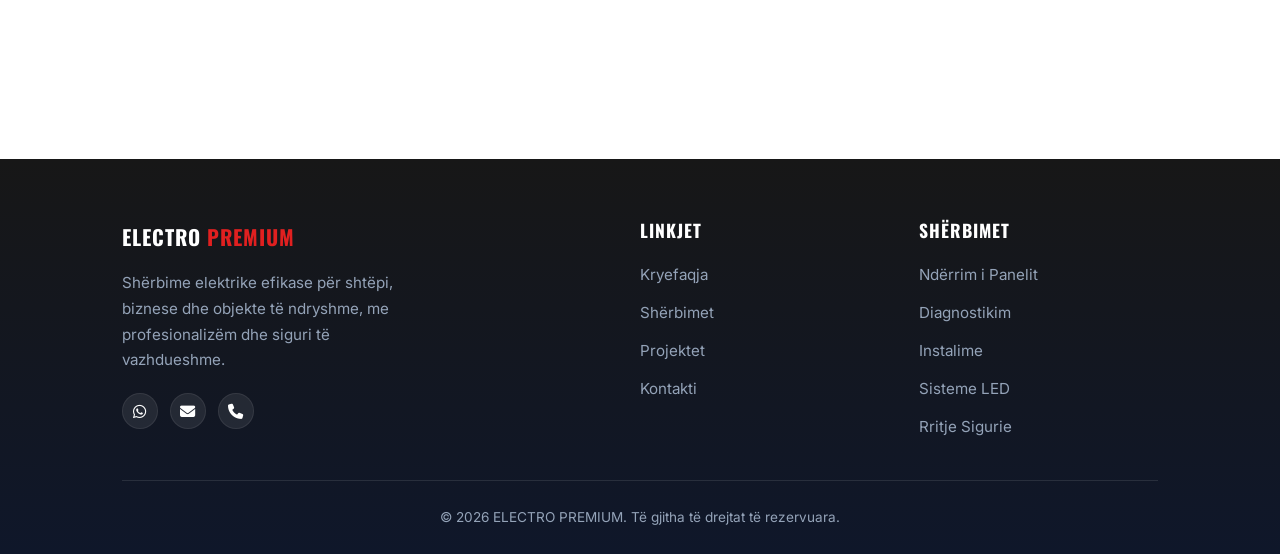
==== commit a6f16df8: "closing changes" ====
--- a/index.html
+++ b/index.html
@@ -206,7 +206,7 @@
           <div class="service-card">
             <div class="service-card__icon"><i class="fa-solid fa-camera"></i></div>
             <h3>Instalim i Kamerave</h3>
-            <p>Instalim dhe konfigurim i sistemeve të kamerave CCTV dhe IP, monitorim larg dhe ruajtje e sigurtë.</p>
+            <p>Instalim dhe konfigurim i kamerave profesionale Hikvision CCTV dhe IP, me monitorim në distancë dhe ruajtje të sigurt të pamjeve.</p>
             <a href="#contact" class="service-card__link">Më shumë <i class="fa-solid fa-arrow-right"></i></a>
           </div>
         </div>
@@ -231,7 +231,7 @@
           </div>
           <div class="why__item">
             <i class="fa-solid fa-handshake"></i>
-            <h3>Garancia e garantuar</h3>
+            <h3>Garanci për punën tonë</h3>
             <p>Ofertojmë garanci për çdo punë të kryer, me siguri dhe përgjegjësi të plotë.</p>
           </div>
           <div class="why__item">
@@ -270,9 +270,50 @@
             <img src="images/8034be74-f0b8-4798-a79c-03699500e517.JPG" alt="Panel me etiketa" data-fullscreen="true" loading="lazy">
           </div>
           <div class="project-card">
-            <img src="images/55596d17-56f7-4345-ac86-24f137dd9a71.JPG" alt="Panel i instaluar" data-fullscreen="true" loading="lazy">
-          </div>
-        </div>
+            <img src="images/WhatsApp Image 2026-11-06 at 20.18.16.jpeg" alt="Projekti Elektrik 1" data-fullscreen="true" loading="lazy">
+          </div>
+          <div class="project-card">
+            <img src="images/WhatsApp Image 2026-11-06 at 20.18.16 (1).jpeg" alt="Projekti Elektrik 2" data-fullscreen="true" loading="lazy">
+          </div>
+          <div class="project-card">
+            <img src="images/WhatsApp Image 2026-11-06 at 20.18.16 (2).jpeg" alt="Projekti Elektrik 3" data-fullscreen="true" loading="lazy">
+          </div>
+          <div class="project-card">
+            <img src="images/WhatsApp Image 2026-11-06 at 20.18.16 (3).jpeg" alt="Projekti Elektrik 4" data-fullscreen="true" loading="lazy">
+          </div>
+          <div class="project-card">
+            <img src="images/WhatsApp Image 2026-11-06 at 20.18.16 (4).jpeg" alt="Projekti Elektrik 5" data-fullscreen="true" loading="lazy">
+          </div>
+        </div>
+      </div>
+    </div>
+  </section>
+
+  <!-- ===== SPECIAL SYSTEMS ===== -->
+  <section id="special-systems" class="special-systems reveal">
+    <div class="container">
+      <div class="section-head">
+        <span class="section-tag">Sisteme Speciale</span>
+        <h2 class="section-title">Sisteme të Avancuara</h2>
+        <p class="section-subtitle">Zgjidhje moderne për sigurinë dhe automatizimin e shtëpisë apo biznesit tuaj. Instalojmë kamera profesionale Hikvision dhe sisteme inteligjente që ju japin kontroll dhe qetësi në çdo moment.</p>
+      </div>
+      <div class="special-systems__grid">
+        <article class="special-system-card">
+          <img src="images/kamerat.jpeg" alt="Instalim profesional i kamerave të sigurisë" loading="eager" decoding="async">
+          <div class="special-system-card__content">
+            <span class="project-card__tag">Kamera Hikvision</span>
+            <h3>Monitorim 24/7</h3>
+            <p>Kamera Hikvision CCTV dhe IP me pamje të qarta, zbulim lëvizjeje, akses nga telefoni dhe ruajtje të sigurt të regjistrimeve.</p>
+          </div>
+        </article>
+        <article class="special-system-card">
+          <img src="images/smartsistemet.jpeg" alt="Sistem inteligjent për automatizimin e shtëpisë" loading="eager" decoding="async">
+          <div class="special-system-card__content">
+            <span class="project-card__tag">Sisteme inteligjente</span>
+            <h3>Kontroll smart</h3>
+            <p>Automatizoni ndriçimin, sigurinë dhe pajisjet tuaja me kontroll të lehtë nga telefoni, për më shumë komoditet dhe kursim energjie.</p>
+          </div>
+        </article>
       </div>
     </div>
   </section>
--- a/styles.css
+++ b/styles.css
@@ -89,12 +89,17 @@
 
 /* ===== Scroll Reveal Animations ===== */
 .reveal {
+  opacity: 1;
+  transform: none;
+}
+
+.js-ready .reveal {
   opacity: 0;
-  transform: translateY(40px);
-  transition: opacity 0.8s ease, transform 0.8s ease;
-}
-
-.reveal.visible {
+  transform: translateY(24px);
+  transition: opacity 0.6s ease, transform 0.6s ease;
+}
+
+.js-ready .reveal.visible {
   opacity: 1;
   transform: translateY(0);
 }
@@ -959,6 +964,9 @@
 }
 
 .service-card {
+  display: flex;
+  flex-direction: column;
+  align-items: center;
   background: linear-gradient(180deg, #ffffff 0%, #fff8f8 100%);
   border-radius: 22px;
   padding: 40px 30px;
@@ -1047,6 +1055,7 @@
 }
 
 .service-card__link {
+  margin-top: auto;
   color: var(--accent);
   font-weight: 600;
   font-size: 0.9rem;
@@ -1179,7 +1188,7 @@
 
 .projects__grid {
   display: grid;
-  grid-template-columns: repeat(3, 1fr);
+  grid-template-columns: repeat(5, 1fr);
   gap: 20px;
 }
 
@@ -1243,6 +1252,114 @@
   color: var(--white);
   font-size: 1.3rem;
   font-weight: 700;
+}
+
+/* ===== Special Systems ===== */
+.special-systems {
+  position: relative;
+  padding: 96px 5%;
+  overflow: hidden;
+  background:
+    radial-gradient(circle at 8% 15%, rgba(224, 32, 32, 0.1), transparent 30%),
+    linear-gradient(180deg, #f8fafc 0%, #fff 100%);
+}
+
+.special-systems::before {
+  content: '';
+  position: absolute;
+  top: 0;
+  left: 50%;
+  width: min(760px, 85vw);
+  height: 1px;
+  background: linear-gradient(90deg, transparent, rgba(224, 32, 32, 0.45), transparent);
+  transform: translateX(-50%);
+}
+
+.special-systems .container {
+  position: relative;
+  z-index: 1;
+}
+
+.special-systems .section-head {
+  max-width: 760px;
+  margin: 0 auto 42px;
+}
+
+.special-systems__grid {
+  display: grid;
+  grid-template-columns: 1fr;
+  gap: 36px;
+  max-width: 980px;
+  margin: 0 auto;
+}
+
+.special-system-card {
+  overflow: hidden;
+  background: var(--white);
+  border: 1px solid rgba(15, 23, 42, 0.1);
+  border-radius: 26px;
+  box-shadow: 0 22px 50px rgba(15, 23, 42, 0.12);
+  cursor: default;
+}
+
+.special-system-card img {
+  display: block;
+  width: 100%;
+  height: auto;
+  background: #e2e8f0;
+  transition: none;
+}
+
+.special-system-card__content {
+  padding: 26px 30px 30px;
+  background: var(--white);
+}
+
+.special-system-card .project-card__tag {
+  display: inline-flex;
+  align-items: center;
+  width: fit-content;
+  padding: 6px 11px;
+  border: 1px solid rgba(255, 255, 255, 0.24);
+  border-radius: 999px;
+  background: rgba(224, 32, 32, 0.72);
+  color: var(--white);
+  font-size: 0.75rem;
+  letter-spacing: 0.08em;
+}
+
+.special-system-card h3 {
+  margin: 12px 0 8px;
+  font-size: clamp(1.45rem, 2vw, 1.75rem);
+  color: var(--primary-dark);
+}
+
+.special-system-card p {
+  max-width: 430px;
+  margin: 0;
+  color: var(--text-muted);
+  font-size: 0.95rem;
+  line-height: 1.65;
+}
+
+@media (max-width: 768px) {
+  .special-systems {
+    padding: 72px 5%;
+  }
+
+  .special-systems .section-head {
+    margin-bottom: 30px;
+  }
+}
+
+@media (max-width: 480px) {
+  .special-system-card__content {
+    padding: 22px;
+  }
+
+  .special-system-card p {
+    font-size: 0.88rem;
+  }
 }
 
 /* ===== Testimonials ===== */
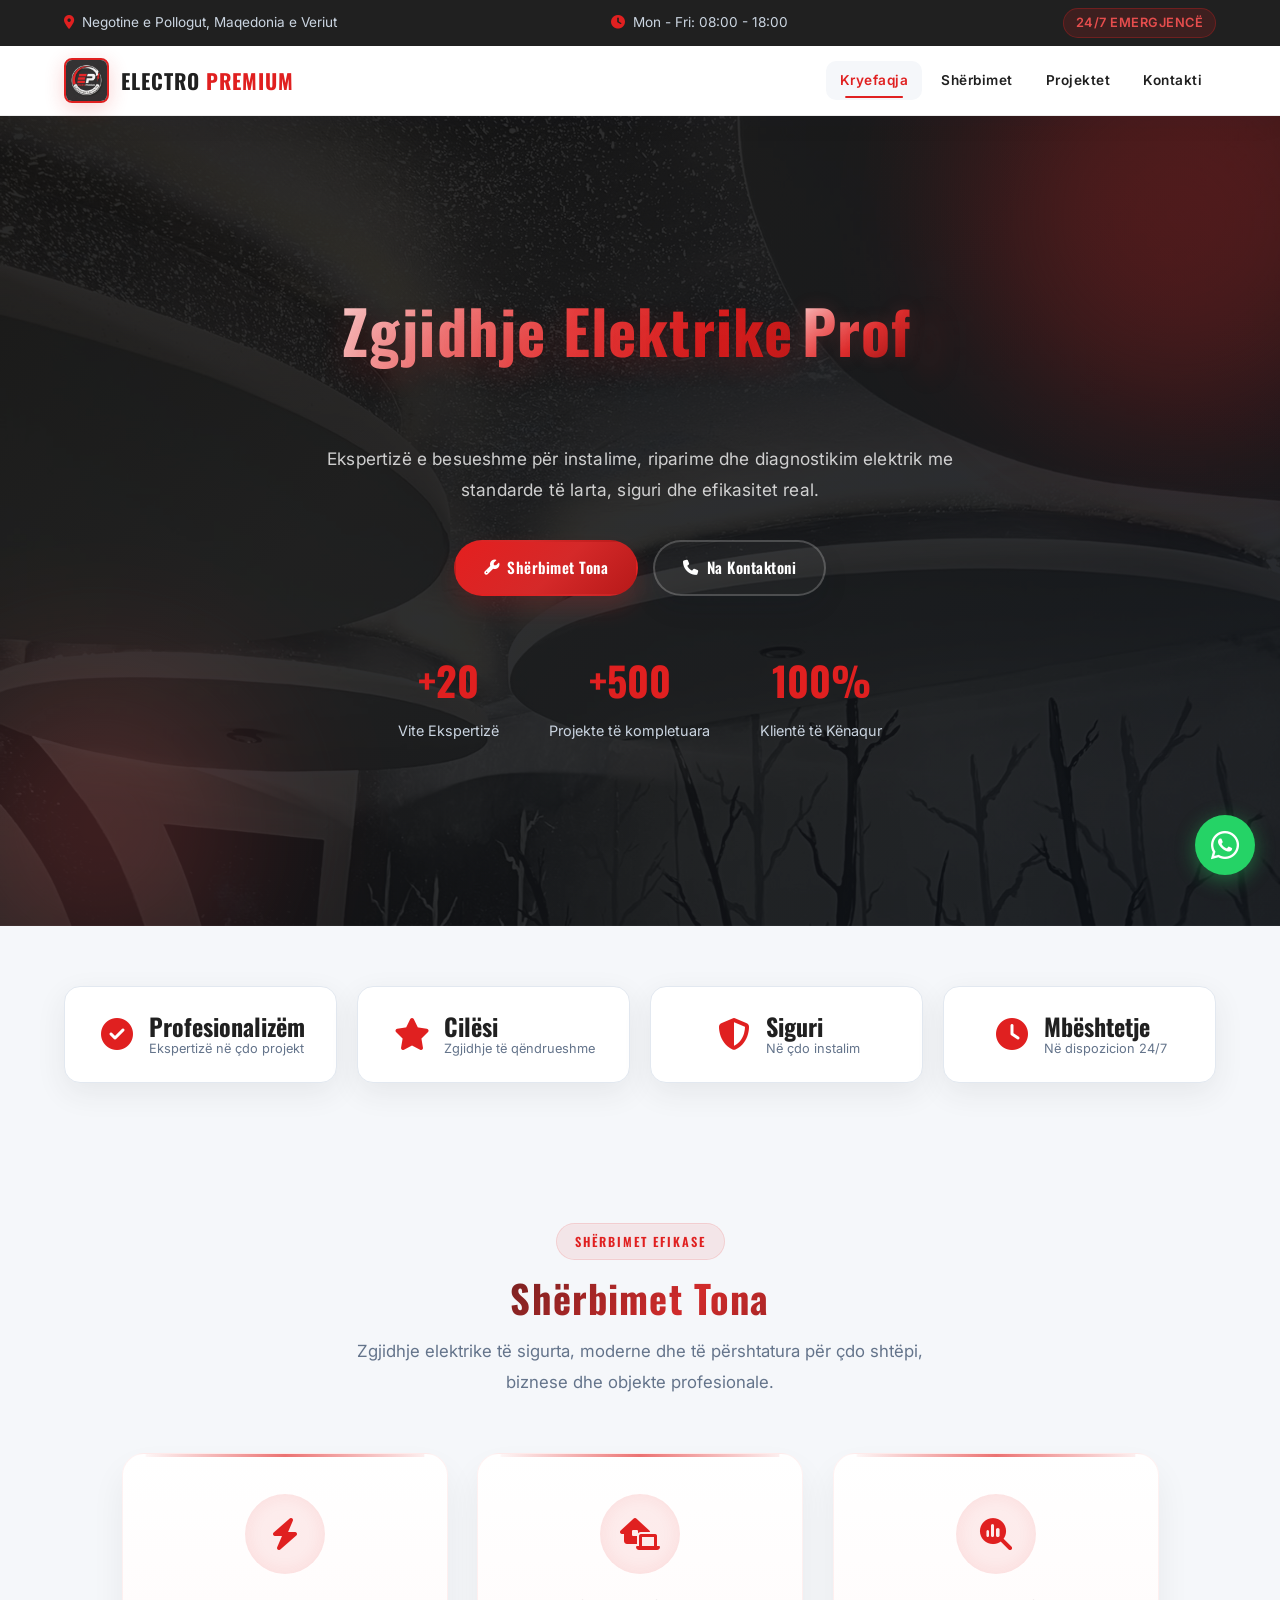
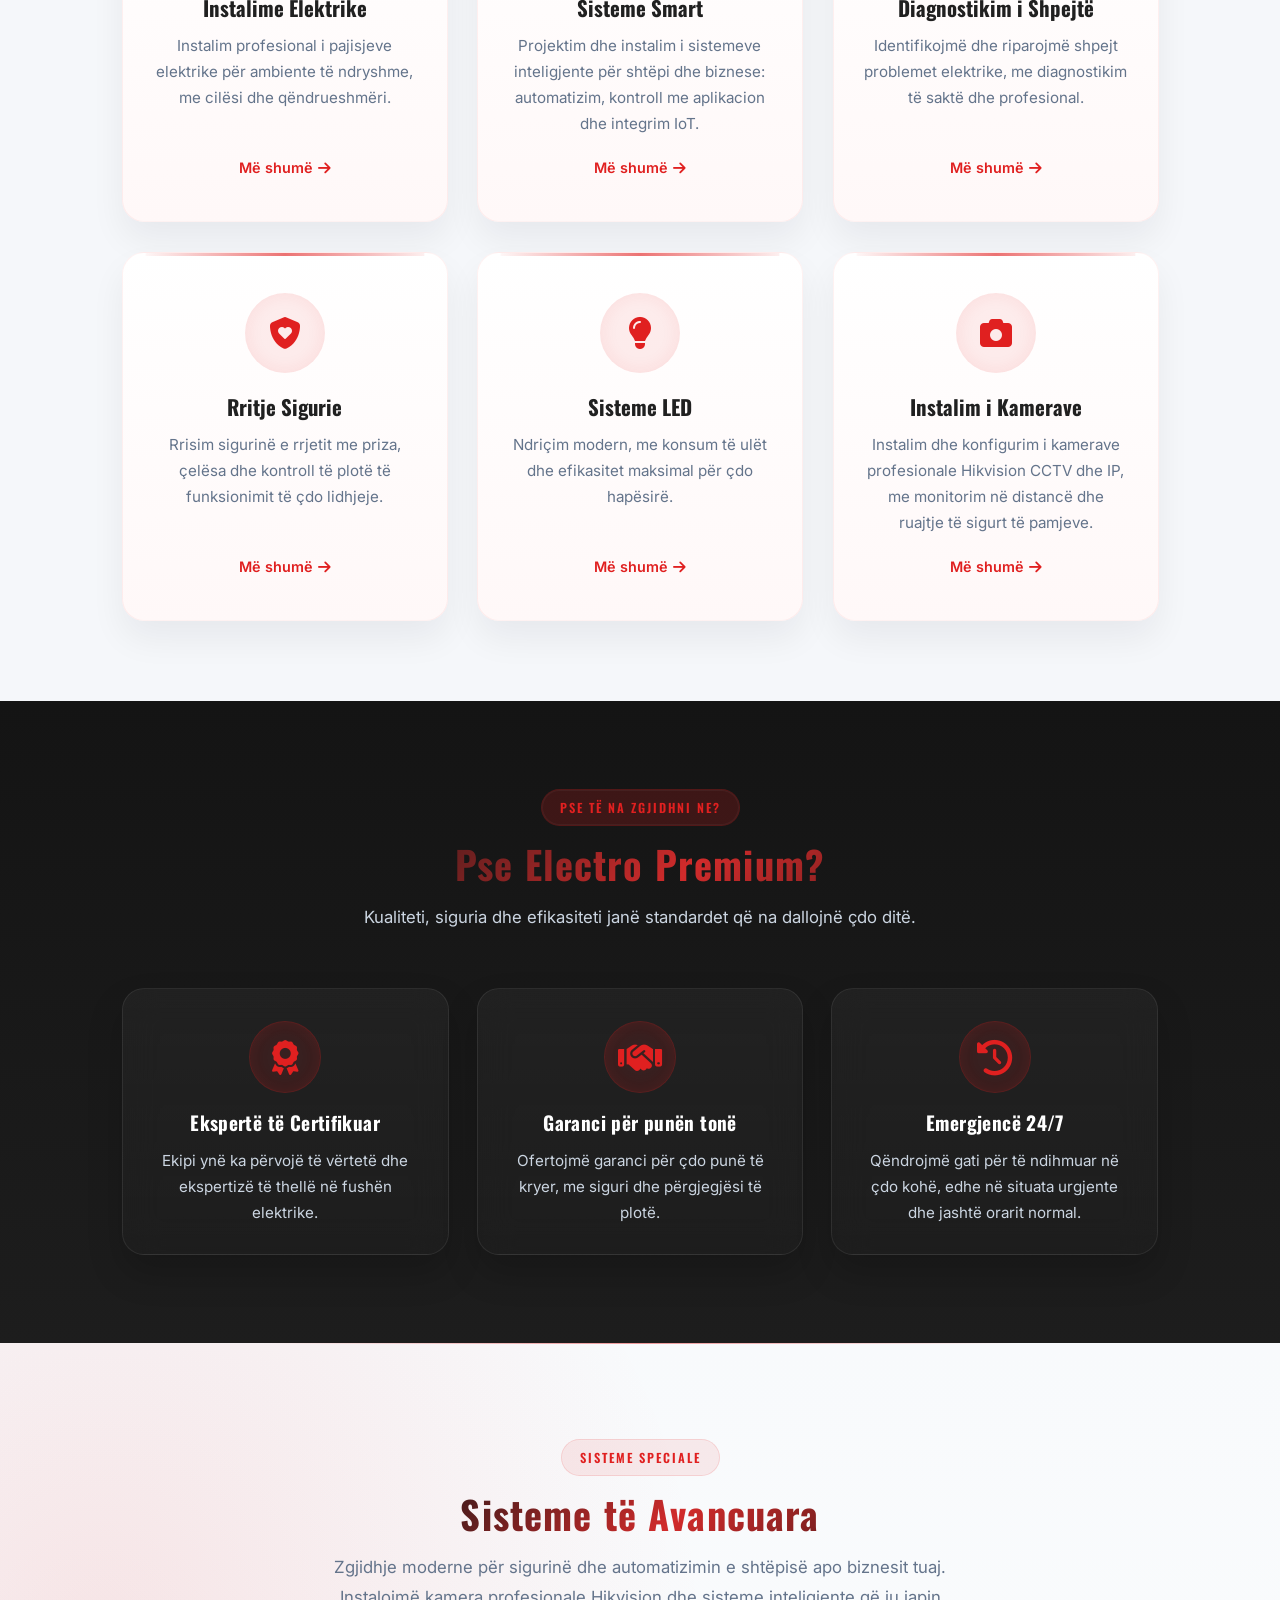
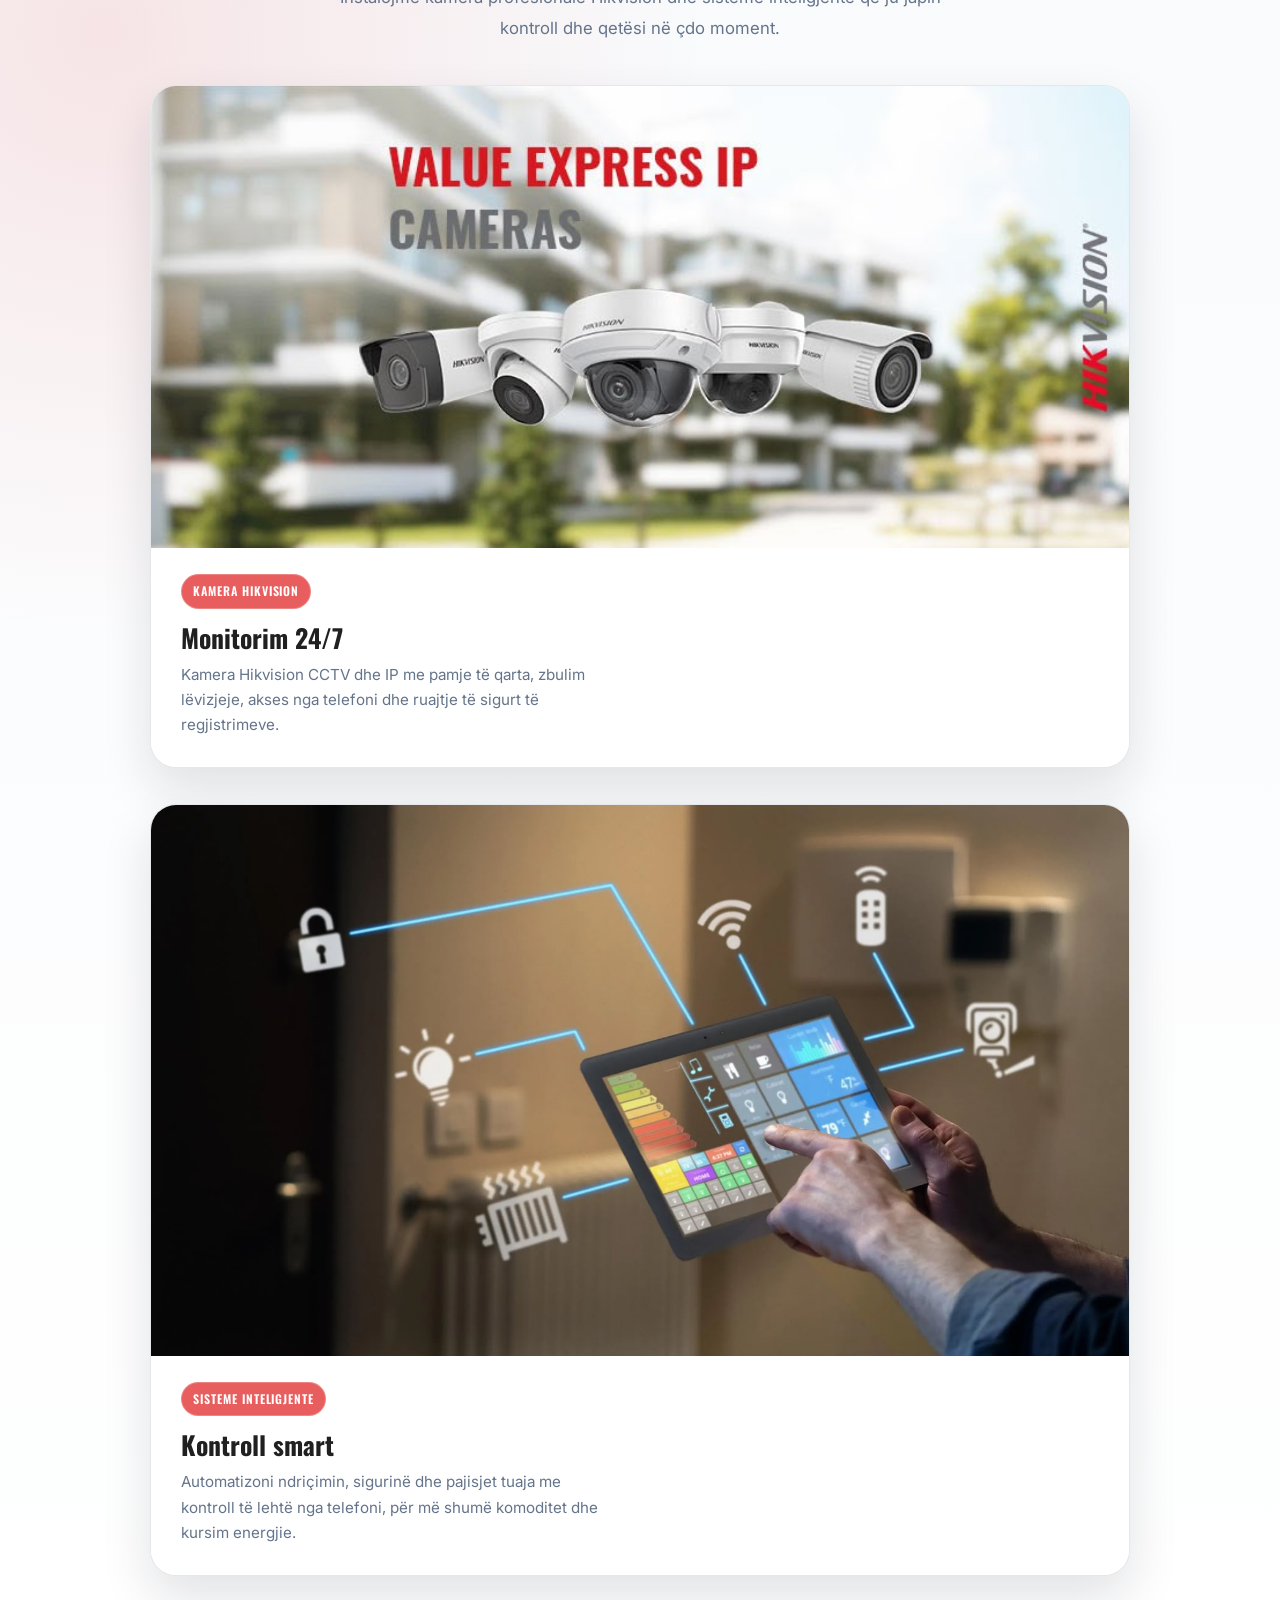
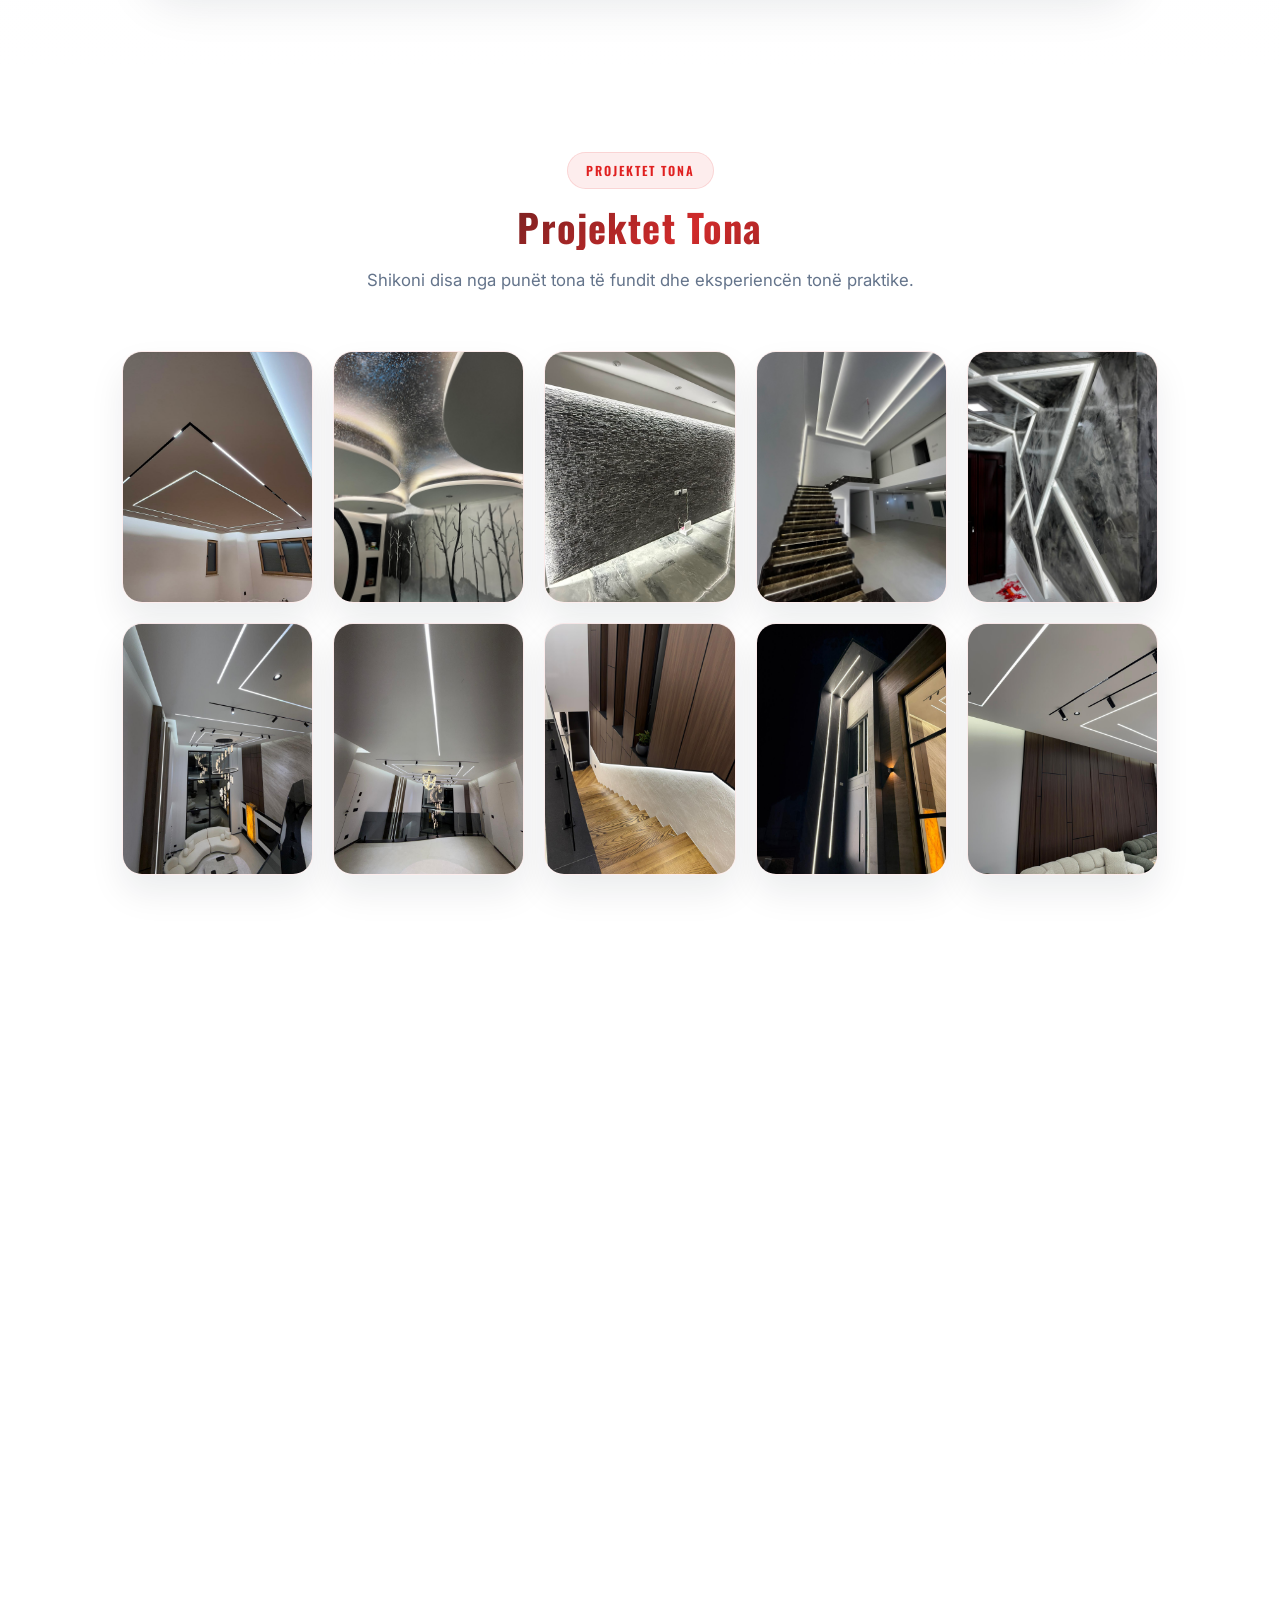
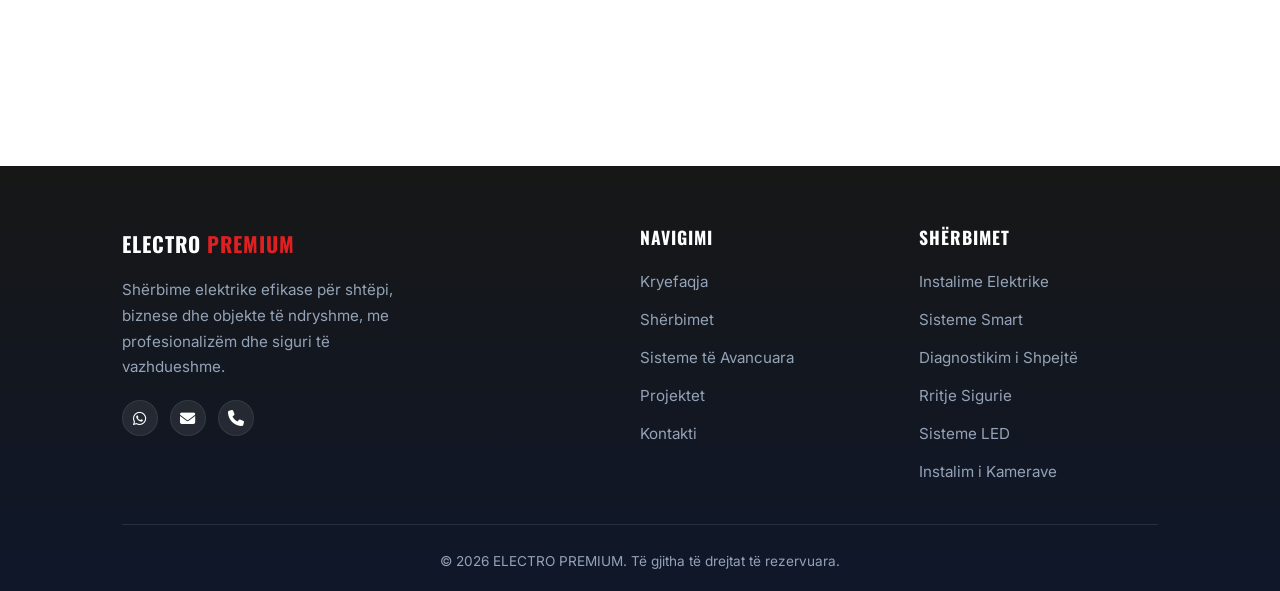
==== commit 57d451da: "last changes" ====
--- a/index.html
+++ b/index.html
@@ -134,29 +134,29 @@
         <div class="trustbar__item">
           <i class="fa-solid fa-check-circle"></i>
           <div class="trustbar__text">
-            <div class="trustbar__value">20+</div>
-            <div class="trustbar__label">Vite Ekspertizë</div>
+            <div class="trustbar__value">Profesionalizëm</div>
+            <div class="trustbar__label">Ekspertizë në çdo projekt</div>
           </div>
         </div>
         <div class="trustbar__item">
           <i class="fa-solid fa-star"></i>
           <div class="trustbar__text">
-            <div class="trustbar__value">500+</div>
-            <div class="trustbar__label">Projekte të kompletuara</div>
+            <div class="trustbar__value">Cilësi</div>
+            <div class="trustbar__label">Zgjidhje të qëndrueshme</div>
           </div>
         </div>
         <div class="trustbar__item">
           <i class="fa-solid fa-shield-halved"></i>
           <div class="trustbar__text">
-            <div class="trustbar__value">100%</div>
-            <div class="trustbar__label">Siguri e Garantuar</div>
+            <div class="trustbar__value">Siguri</div>
+            <div class="trustbar__label">Në çdo instalim</div>
           </div>
         </div>
         <div class="trustbar__item">
           <i class="fa-solid fa-clock"></i>
           <div class="trustbar__text">
-            <div class="trustbar__value">24/7</div>
-            <div class="trustbar__label">Emergjencë</div>
+            <div class="trustbar__value">Mbështetje</div>
+            <div class="trustbar__label">Në dispozicion 24/7</div>
           </div>
         </div>
       </div>
@@ -188,7 +188,7 @@
           <div class="service-card">
             <div class="service-card__icon"><i class="fa-solid fa-magnifying-glass-chart"></i></div>
             <h3>Diagnostikim i Shpejtë</h3>
-            <p>Gjejmë dhe korrigjojmë problematikat e shpejta pa dëmtim të sistemit, me analizë të saktë dhe të besueshme.</p>
+            <p>Identifikojmë dhe riparojmë shpejt problemet elektrike, me diagnostikim të saktë dhe profesional.</p>
             <a href="#contact" class="service-card__link">Më shumë <i class="fa-solid fa-arrow-right"></i></a>
           </div>
           <div class="service-card">
@@ -238,51 +238,6 @@
             <i class="fa-solid fa-clock-rotate-left"></i>
             <h3>Emergjencë 24/7</h3>
             <p>Qëndrojmë gati për të ndihmuar në çdo kohë, edhe në situata urgjente dhe jashtë orarit normal.</p>
-          </div>
-        </div>
-      </div>
-    </div>
-  </section>
-
-  <!-- ===== PROJECTS ===== -->
-  <section id="projects" class="projects reveal">
-    <div class="container">
-      <div class="projects__container">
-        <div class="section-head">
-          <span class="section-tag">Projektet Tona</span>
-          <h2 class="section-title">Projektet Tona</h2>
-          <p class="section-subtitle">Shikoni disa nga punët tona të fundit dhe eksperiencën tonë praktike.</p>
-        </div>
-        <div class="projects__grid">
-          <div class="project-card">
-            <img src="images/78ae93aa-84b9-4960-acfc-1dad9724da17.JPG" alt="Panel i vjetër" data-fullscreen="true" loading="lazy">
-          </div>
-          <div class="project-card">
-            <img src="images/304fa2b9-750a-40e0-aa53-70603e78e817.JPG" alt="Panel i ri" data-fullscreen="true" loading="lazy">
-          </div>
-          <div class="project-card">
-            <img src="images/626d521b-4c9a-48f7-a427-06044c8b53f6.JPG" alt="Diagnostikim" data-fullscreen="true" loading="lazy">
-          </div>
-          <div class="project-card">
-            <img src="images/5096a24b-5a4c-4190-94d3-98fae8379169.JPG" alt="Ndërrim paneli" data-fullscreen="true" loading="lazy">
-          </div>
-          <div class="project-card">
-            <img src="images/8034be74-f0b8-4798-a79c-03699500e517.JPG" alt="Panel me etiketa" data-fullscreen="true" loading="lazy">
-          </div>
-          <div class="project-card">
-            <img src="images/WhatsApp Image 2026-11-06 at 20.18.16.jpeg" alt="Projekti Elektrik 1" data-fullscreen="true" loading="lazy">
-          </div>
-          <div class="project-card">
-            <img src="images/WhatsApp Image 2026-11-06 at 20.18.16 (1).jpeg" alt="Projekti Elektrik 2" data-fullscreen="true" loading="lazy">
-          </div>
-          <div class="project-card">
-            <img src="images/WhatsApp Image 2026-11-06 at 20.18.16 (2).jpeg" alt="Projekti Elektrik 3" data-fullscreen="true" loading="lazy">
-          </div>
-          <div class="project-card">
-            <img src="images/WhatsApp Image 2026-11-06 at 20.18.16 (3).jpeg" alt="Projekti Elektrik 4" data-fullscreen="true" loading="lazy">
-          </div>
-          <div class="project-card">
-            <img src="images/WhatsApp Image 2026-11-06 at 20.18.16 (4).jpeg" alt="Projekti Elektrik 5" data-fullscreen="true" loading="lazy">
           </div>
         </div>
       </div>
@@ -314,6 +269,51 @@
             <p>Automatizoni ndriçimin, sigurinë dhe pajisjet tuaja me kontroll të lehtë nga telefoni, për më shumë komoditet dhe kursim energjie.</p>
           </div>
         </article>
+      </div>
+    </div>
+  </section>
+
+  <!-- ===== PROJECTS ===== -->
+  <section id="projects" class="projects reveal">
+    <div class="container">
+      <div class="projects__container">
+        <div class="section-head">
+          <span class="section-tag">Projektet Tona</span>
+          <h2 class="section-title">Projektet Tona</h2>
+          <p class="section-subtitle">Shikoni disa nga punët tona të fundit dhe eksperiencën tonë praktike.</p>
+        </div>
+        <div class="projects__grid">
+          <div class="project-card">
+            <img src="images/78ae93aa-84b9-4960-acfc-1dad9724da17.JPG" alt="Panel i vjetër" data-fullscreen="true" loading="lazy">
+          </div>
+          <div class="project-card">
+            <img src="images/304fa2b9-750a-40e0-aa53-70603e78e817.JPG" alt="Panel i ri" data-fullscreen="true" loading="lazy">
+          </div>
+          <div class="project-card">
+            <img src="images/626d521b-4c9a-48f7-a427-06044c8b53f6.JPG" alt="Diagnostikim" data-fullscreen="true" loading="lazy">
+          </div>
+          <div class="project-card">
+            <img src="images/5096a24b-5a4c-4190-94d3-98fae8379169.JPG" alt="Projekt elektrik" data-fullscreen="true" loading="lazy">
+          </div>
+          <div class="project-card">
+            <img src="images/8034be74-f0b8-4798-a79c-03699500e517.JPG" alt="Panel me etiketa" data-fullscreen="true" loading="lazy">
+          </div>
+          <div class="project-card">
+            <img src="images/WhatsApp Image 2026-11-06 at 20.18.16.jpeg" alt="Projekti Elektrik 1" data-fullscreen="true" loading="lazy">
+          </div>
+          <div class="project-card">
+            <img src="images/WhatsApp Image 2026-11-06 at 20.18.16 (1).jpeg" alt="Projekti Elektrik 2" data-fullscreen="true" loading="lazy">
+          </div>
+          <div class="project-card">
+            <img src="images/WhatsApp Image 2026-11-06 at 20.18.16 (2).jpeg" alt="Projekti Elektrik 3" data-fullscreen="true" loading="lazy">
+          </div>
+          <div class="project-card">
+            <img src="images/WhatsApp Image 2026-11-06 at 20.18.16 (3).jpeg" alt="Projekti Elektrik 4" data-fullscreen="true" loading="lazy">
+          </div>
+          <div class="project-card">
+            <img src="images/WhatsApp Image 2026-11-06 at 20.18.16 (4).jpeg" alt="Projekti Elektrik 5" data-fullscreen="true" loading="lazy">
+          </div>
+        </div>
       </div>
     </div>
   </section>
@@ -329,20 +329,26 @@
               <h2 class="section-title">Na Kontaktoni</h2>
             </div>
             <div class="contact__links">
-              <a href="https://wa.me/38971770726" target="_blank" rel="noopener noreferrer" class="contact__link">
+              <div class="contact__link">
                 <div class="contact__link-icon"><i class="fa-brands fa-whatsapp"></i></div>
                 <div class="contact__link-info">
                   <p class="contact__link-label">WhatsApp</p>
-                  <p class="contact__link-value">071 770 726</p>
+                  <div class="contact__phone-numbers">
+                    <a href="https://wa.me/38971770726" target="_blank" rel="noopener noreferrer" class="contact__link-value">071 770 726</a>
+                    <a href="https://wa.me/38970534681" target="_blank" rel="noopener noreferrer" class="contact__link-value">070 534 681</a>
+                  </div>
                 </div>
-              </a>
-              <a href="tel:+38971770726" class="contact__link">
+              </div>
+              <div class="contact__link">
                 <div class="contact__link-icon"><i class="fa-solid fa-phone"></i></div>
                 <div class="contact__link-info">
                   <p class="contact__link-label">Telefon</p>
-                  <p class="contact__link-value">071 770 726</p>
+                  <div class="contact__phone-numbers">
+                    <a href="tel:+38971770726" class="contact__link-value">071 770 726</a>
+                    <a href="tel:+38970534681" class="contact__link-value">070 534 681</a>
+                  </div>
                 </div>
-              </a>
+              </div>
               <a href="mailto:info@electropremium.mk" class="contact__link">
                 <div class="contact__link-icon"><i class="fa-solid fa-envelope"></i></div>
                 <div class="contact__link-info">
@@ -382,14 +388,23 @@
             <div class="footer__social">
               <a href="https://wa.me/38971770726" target="_blank" rel="noopener noreferrer"><i class="fa-brands fa-whatsapp"></i></a>
               <a href="mailto:info@electropremium.mk"><i class="fa-solid fa-envelope"></i></a>
-              <a href="tel:+38971770726"><i class="fa-solid fa-phone"></i></a>
+              <div class="footer-phone">
+                <button class="footer-phone__toggle" type="button" aria-label="Zgjidhni numrin e telefonit" aria-expanded="false" aria-haspopup="true">
+                  <i class="fa-solid fa-phone"></i>
+                </button>
+                <div class="footer-phone__menu" role="menu">
+                  <a href="tel:+38971770726" role="menuitem">071 770 726</a>
+                  <a href="tel:+38970534681" role="menuitem">070 534 681</a>
+                </div>
+              </div>
             </div>
           </div>
           <div class="footer__col">
-            <h4>Linkjet</h4>
+            <h4>Navigimi</h4>
             <ul>
               <li><a href="#home">Kryefaqja</a></li>
               <li><a href="#services">Shërbimet</a></li>
+              <li><a href="#special-systems">Sisteme të Avancuara</a></li>
               <li><a href="#projects">Projektet</a></li>
               <li><a href="#contact">Kontakti</a></li>
             </ul>
@@ -397,11 +412,12 @@
           <div class="footer__col">
             <h4>Shërbimet</h4>
             <ul>
-              <li><a href="#services">Ndërrim i Panelit</a></li>
-              <li><a href="#services">Diagnostikim</a></li>
-              <li><a href="#services">Instalime</a></li>
+              <li><a href="#services">Instalime Elektrike</a></li>
+              <li><a href="#services">Sisteme Smart</a></li>
+              <li><a href="#services">Diagnostikim i Shpejtë</a></li>
+              <li><a href="#services">Rritje Sigurie</a></li>
               <li><a href="#services">Sisteme LED</a></li>
-              <li><a href="#services">Rritje Sigurie</a></li>
+              <li><a href="#services">Instalim i Kamerave</a></li>
             </ul>
           </div>
         </div>
--- a/styles.css
+++ b/styles.css
@@ -1591,10 +1591,39 @@
 }
 
 .contact__link-value {
+  display: block;
   color: var(--primary-dark);
   font-family: var(--font-heading);
   font-weight: 600;
   font-size: 1rem;
+  line-height: 1.4;
+  transition: color 0.25s ease, background 0.25s ease;
+}
+
+.contact__phone-numbers {
+  display: flex;
+  align-items: center;
+  gap: 10px;
+}
+
+.contact__phone-numbers .contact__link-value {
+  padding: 4px 10px;
+  border: 1px solid rgba(224, 32, 32, 0.12);
+  border-radius: 8px;
+  background: rgba(224, 32, 32, 0.04);
+}
+
+.contact__phone-numbers .contact__link-value:hover {
+  color: var(--accent);
+  background: rgba(224, 32, 32, 0.1);
+}
+
+@media (max-width: 480px) {
+  .contact__phone-numbers {
+    align-items: flex-start;
+    flex-direction: column;
+    gap: 4px;
+  }
 }
 
 .contact__link:hover .contact__link-value,
@@ -1647,6 +1676,7 @@
 .footer {
   background: linear-gradient(180deg, #171717 0%, #0f172a 100%);
   padding: 60px 5% 0;
+  scroll-margin-top: 90px;
 }
 
 .footer__container {
@@ -1700,7 +1730,8 @@
   margin-top: 20px;
 }
 
-.footer__social a {
+.footer__social a,
+.footer-phone__toggle {
   width: 36px;
   height: 36px;
   background: rgba(255, 255, 255, 0.08);
@@ -1711,13 +1742,62 @@
   justify-content: center;
   color: var(--white);
   font-size: 0.95rem;
+  cursor: pointer;
   transition: transform 0.3s ease, background 0.3s ease, border-color 0.3s ease;
 }
 
-.footer__social a:hover {
+.footer__social a:hover,
+.footer-phone__toggle:hover {
   background: var(--accent);
   border-color: var(--accent);
   transform: translateY(-3px);
+}
+
+.footer-phone {
+  position: relative;
+}
+
+.footer-phone__toggle {
+  font: inherit;
+}
+
+.footer-phone__menu {
+  position: absolute;
+  left: 50%;
+  bottom: calc(100% + 10px);
+  z-index: 5;
+  display: grid;
+  gap: 4px;
+  min-width: 132px;
+  padding: 6px;
+  background: #172033;
+  border: 1px solid rgba(255, 255, 255, 0.14);
+  border-radius: 10px;
+  box-shadow: 0 12px 28px rgba(2, 6, 23, 0.3);
+  opacity: 0;
+  visibility: hidden;
+  transform: translate(-50%, 6px);
+  transition: opacity 0.2s ease, visibility 0.2s ease, transform 0.2s ease;
+}
+
+.footer-phone.is-open .footer-phone__menu {
+  opacity: 1;
+  visibility: visible;
+  transform: translate(-50%, 0);
+}
+
+.footer-phone__menu a {
+  padding: 7px 9px;
+  border-radius: 6px;
+  color: var(--white);
+  font-size: 0.82rem;
+  white-space: nowrap;
+}
+
+.footer-phone__menu a:hover,
+.footer-phone__menu a:focus-visible {
+  color: var(--white);
+  background: var(--accent);
 }
 
 .footer__col h4 {
@@ -1953,6 +2033,10 @@
 }
 
 @media (max-width: 768px) {
+  .footer {
+    padding-top: 90px;
+  }
+
   .header__toggle {
     display: block;
   }
@@ -2080,6 +2164,20 @@
 
   .footer__brand p {
     margin: 0 auto;
+  }
+
+  .footer__social {
+    justify-content: center;
+  }
+
+  .footer-phone__menu {
+    top: calc(100% + 10px);
+    bottom: auto;
+    transform: translate(-50%, -6px);
+  }
+
+  .footer-phone.is-open .footer-phone__menu {
+    transform: translate(-50%, 0);
   }
 }
 
@@ -2210,6 +2308,31 @@
     opacity: 1 !important;
     filter: none !important;
   }
+
+  .contact__link:hover,
+  .contact__link:focus {
+    border-color: rgba(224, 32, 32, 0.08);
+    transform: none;
+    box-shadow: 0 18px 35px rgba(15, 23, 42, 0.06);
+  }
+
+  .contact__link:hover .contact__link-value,
+  .contact__link:hover .contact__link-label,
+  .contact__link:focus .contact__link-value,
+  .contact__link:focus .contact__link-label {
+    color: var(--text-muted);
+  }
+
+  .contact__link:hover .contact__link-value,
+  .contact__link:focus .contact__link-value {
+    color: var(--primary-dark);
+  }
+
+  .contact__phone-numbers .contact__link-value:hover,
+  .contact__phone-numbers .contact__link-value:focus {
+    color: var(--primary-dark);
+    background: rgba(224, 32, 32, 0.04);
+  }
 }
 
 /* When a touch interaction is detected, aggressively disable hover effects to avoid stuck states */
@@ -2232,3 +2355,67 @@
   opacity: 1 !important;
   filter: none !important;
 }
+
+.disable-hover .contact__link:hover,
+.disable-hover .contact__link:focus {
+  border-color: rgba(224, 32, 32, 0.08) !important;
+  transform: none !important;
+  box-shadow: 0 18px 35px rgba(15, 23, 42, 0.06) !important;
+}
+
+.disable-hover .contact__link:hover .contact__link-value,
+.disable-hover .contact__link:hover .contact__link-label,
+.disable-hover .contact__link:focus .contact__link-value,
+.disable-hover .contact__link:focus .contact__link-label {
+  color: var(--text-muted) !important;
+}
+
+.disable-hover .contact__link:hover .contact__link-value,
+.disable-hover .contact__link:focus .contact__link-value {
+  color: var(--primary-dark) !important;
+}
+
+.disable-hover .contact__phone-numbers .contact__link-value:hover,
+.disable-hover .contact__phone-numbers .contact__link-value:focus {
+  color: var(--primary-dark) !important;
+  background: rgba(224, 32, 32, 0.04) !important;
+}
+
+.disable-hover .footer__social a:hover,
+.disable-hover .footer__social a:focus,
+.disable-hover .footer-phone__toggle:hover,
+.disable-hover .footer-phone__toggle:focus {
+  background: rgba(255, 255, 255, 0.08) !important;
+  border-color: rgba(255, 255, 255, 0.08) !important;
+  transform: none !important;
+}
+
+@media (hover: none) {
+  .contact__link:hover,
+  .contact__link:focus,
+  .contact__phone-numbers .contact__link-value:hover,
+  .contact__phone-numbers .contact__link-value:focus,
+  .footer__social a:hover,
+  .footer-phone__toggle:hover {
+    transform: none;
+  }
+
+  .contact__link:hover,
+  .contact__link:focus {
+    border-color: rgba(224, 32, 32, 0.08);
+    box-shadow: 0 18px 35px rgba(15, 23, 42, 0.06);
+  }
+
+  .contact__link:hover .contact__link-value,
+  .contact__link:focus .contact__link-value,
+  .contact__link:hover .contact__link-label,
+  .contact__link:focus .contact__link-label {
+    color: var(--primary-dark);
+  }
+
+  .contact__phone-numbers .contact__link-value:hover,
+  .contact__phone-numbers .contact__link-value:focus {
+    color: var(--primary-dark);
+    background: rgba(224, 32, 32, 0.04);
+  }
+}
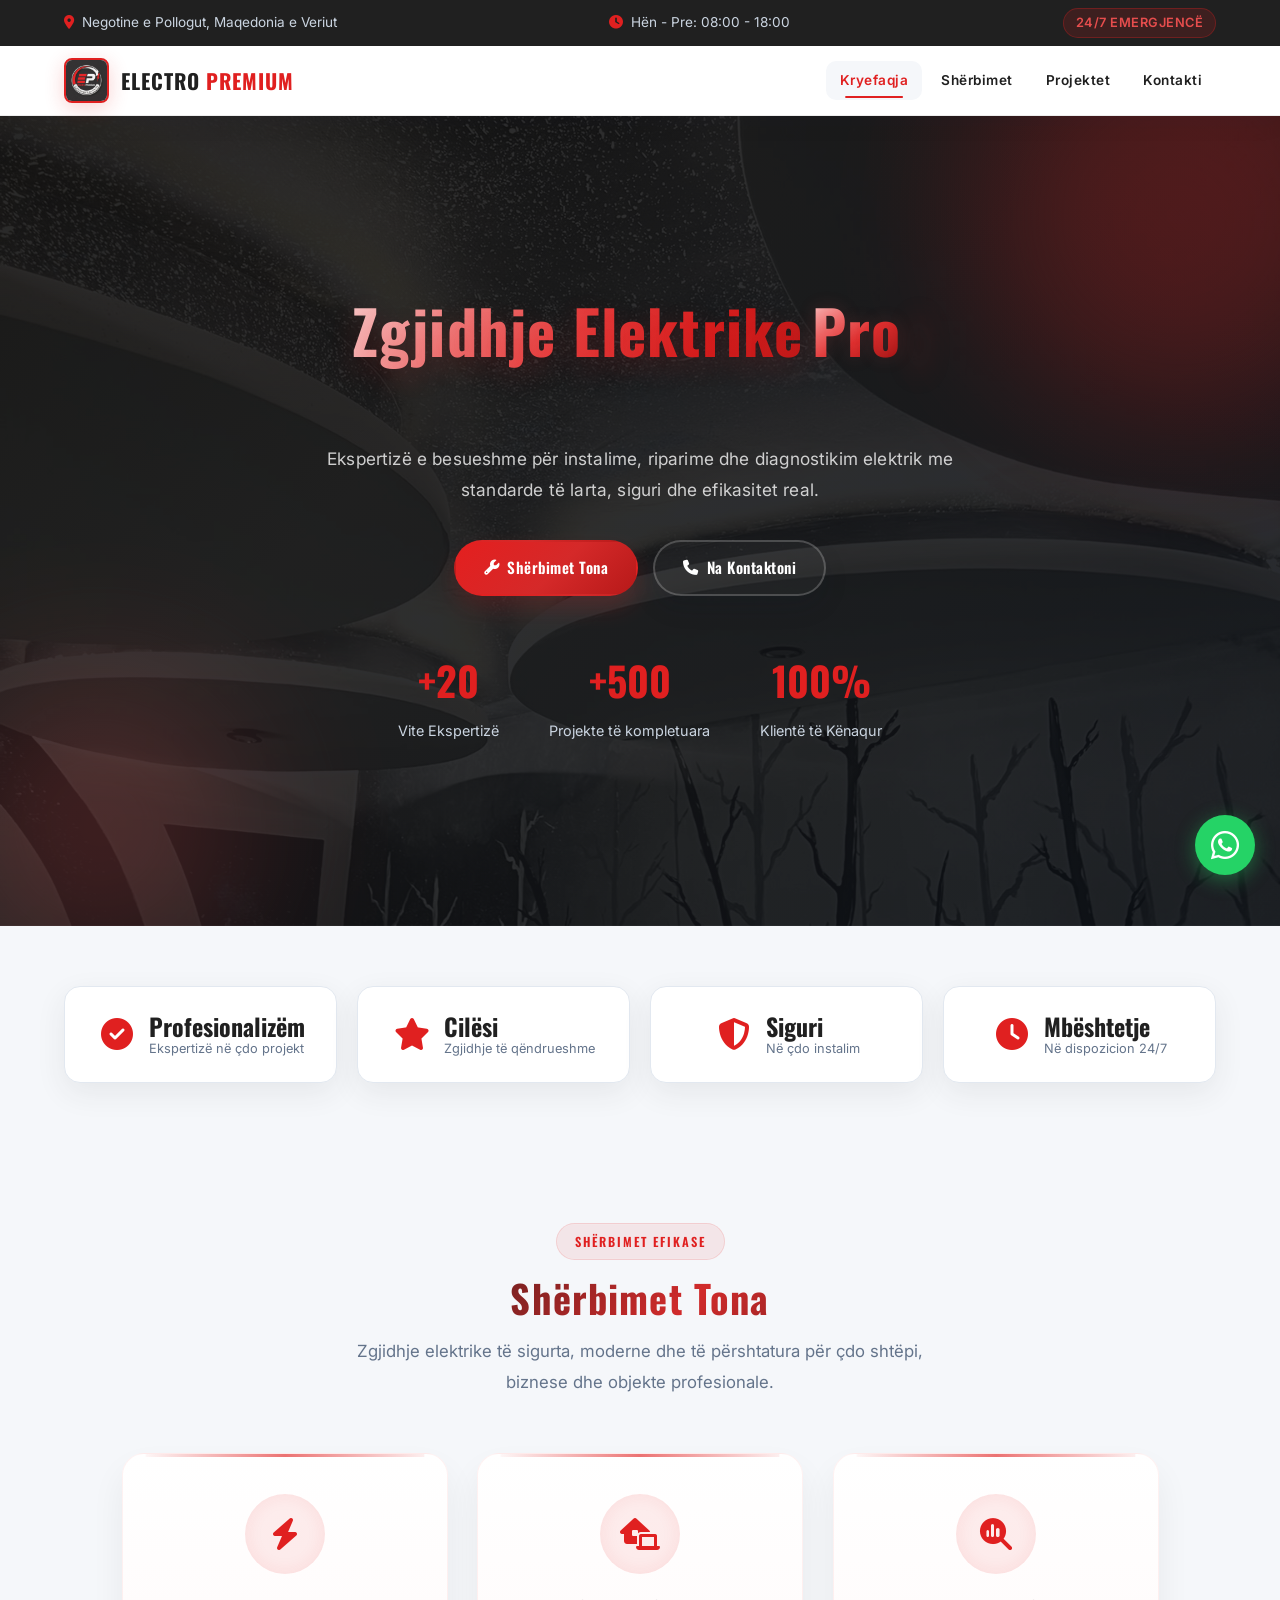
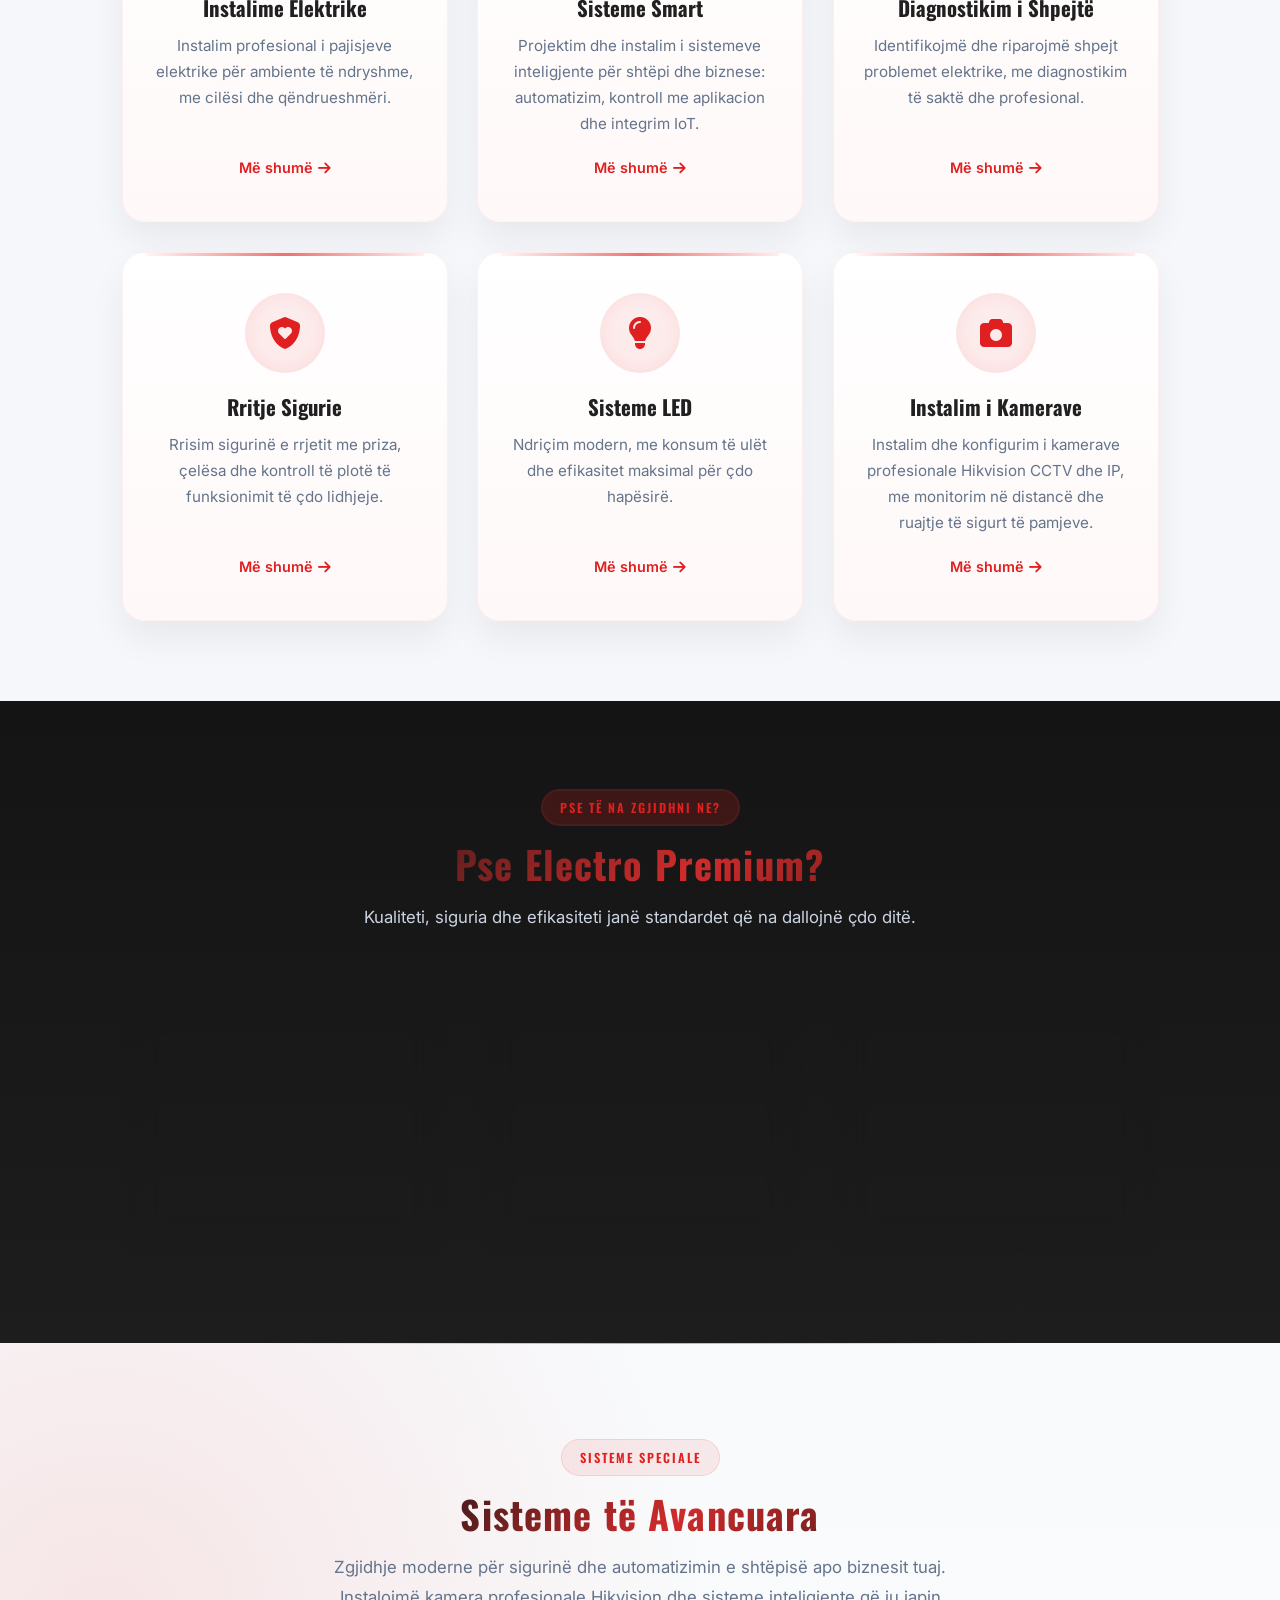
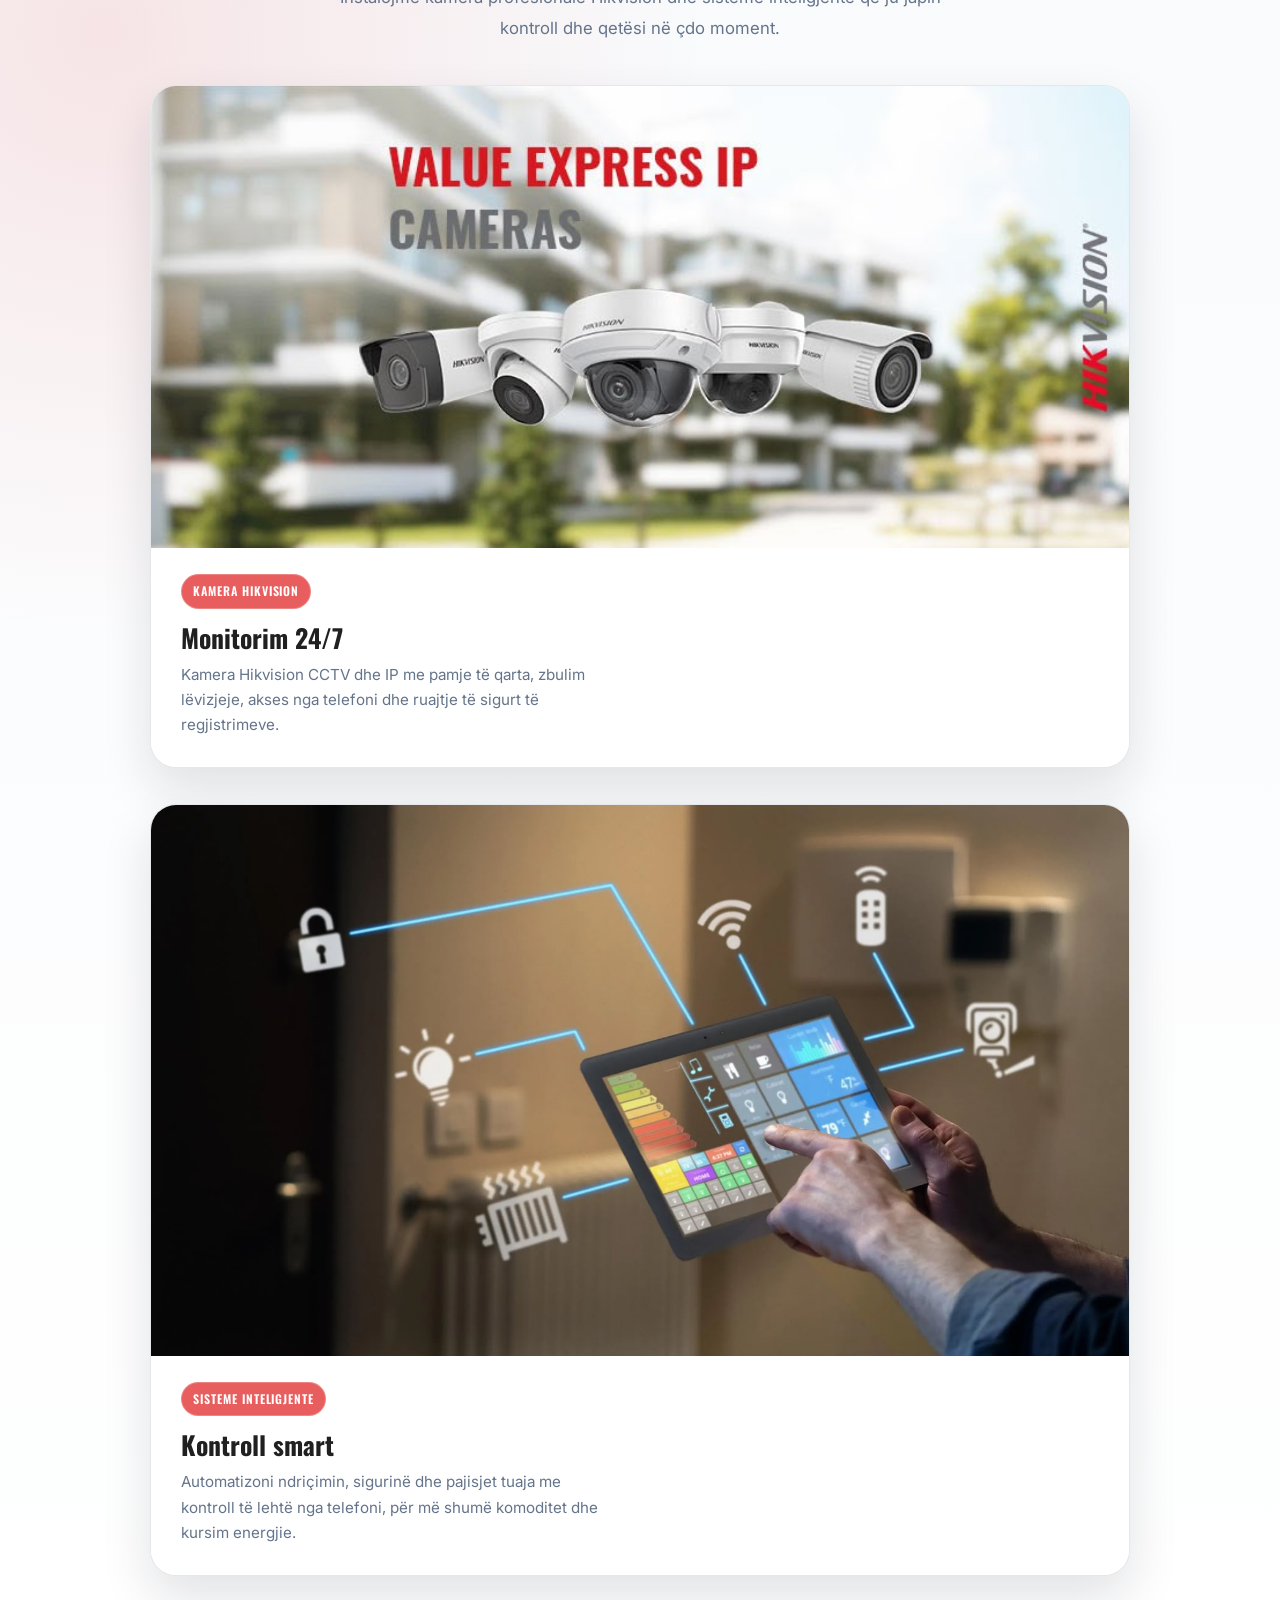
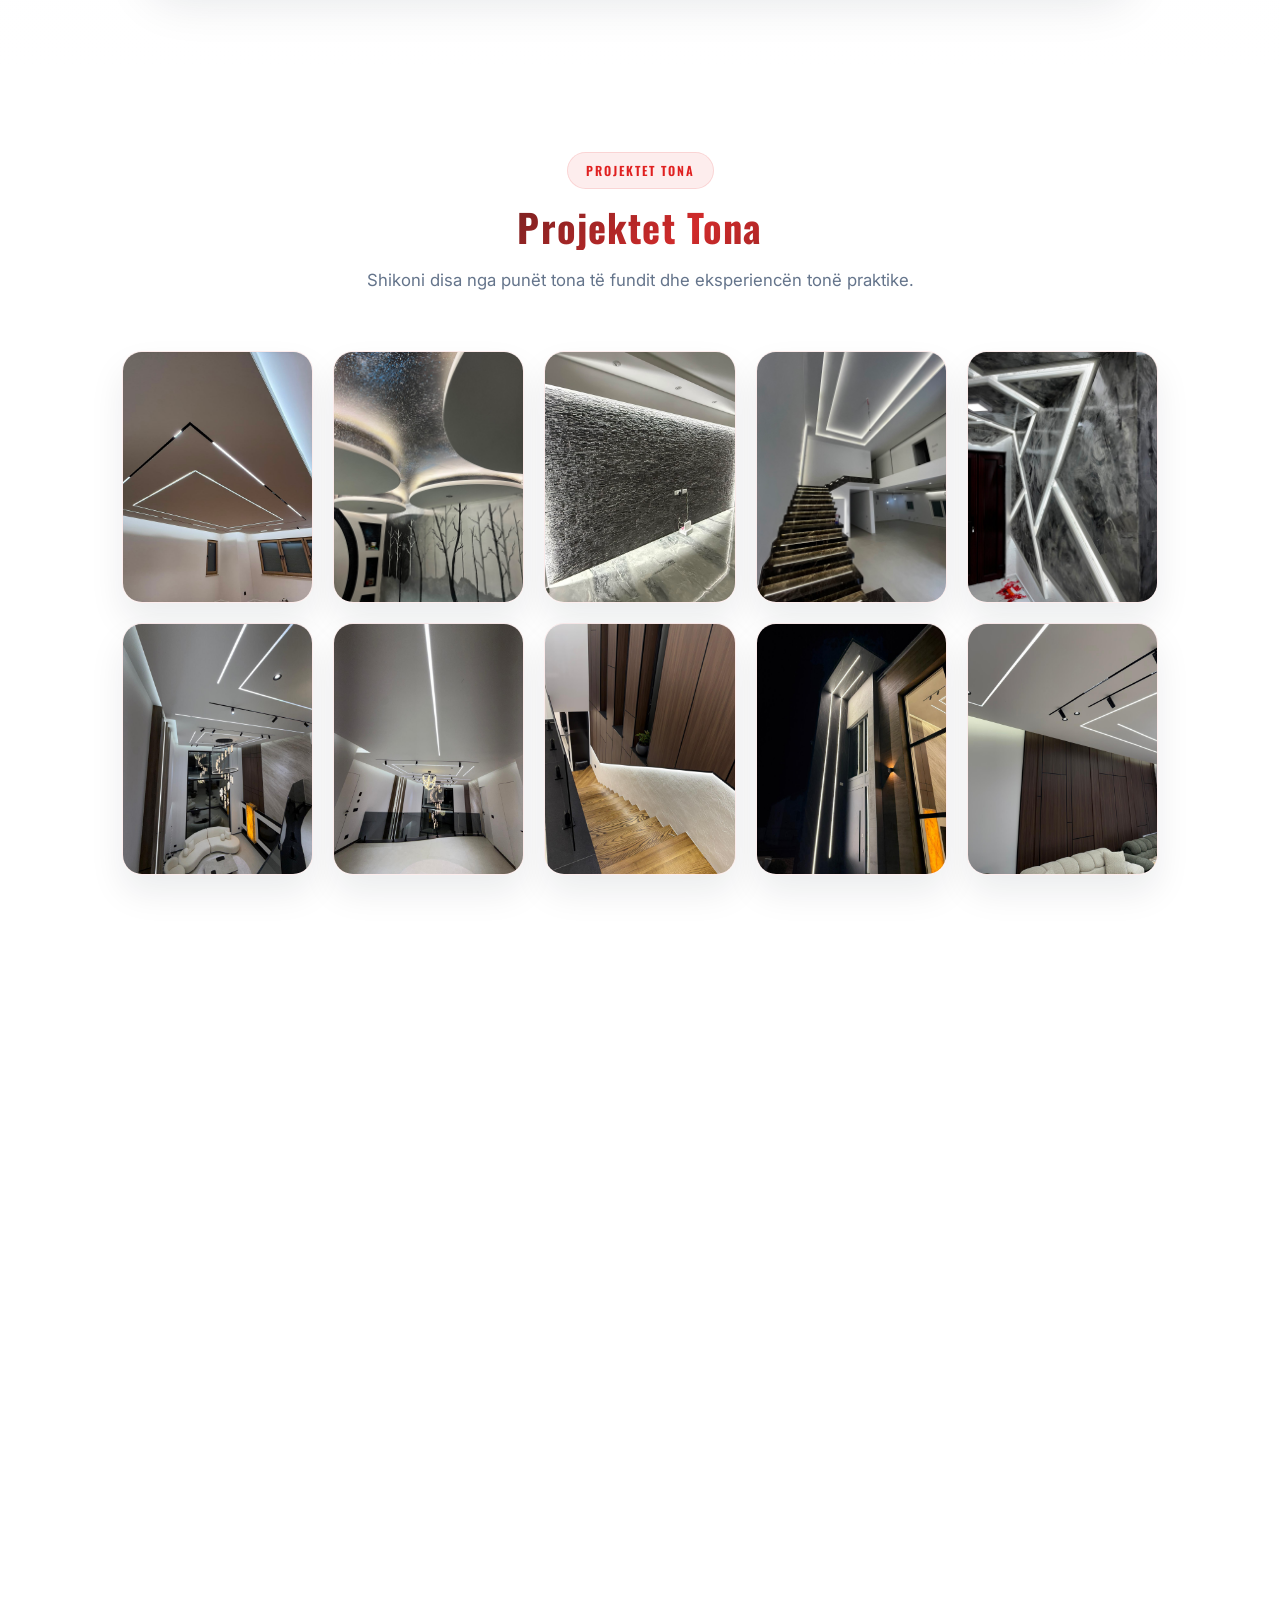
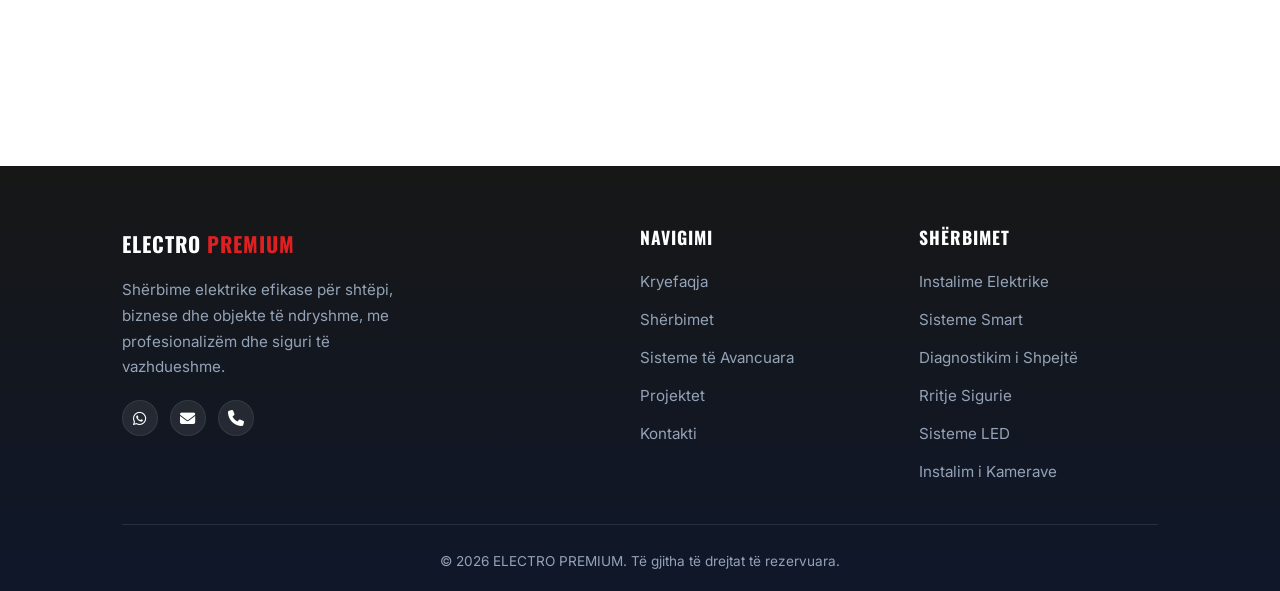
==== commit be79c0af: "small change" ====
--- a/index.html
+++ b/index.html
@@ -63,7 +63,7 @@
       </div>
       <div class="topbar__item">
         <i class="fa-solid fa-clock"></i>
-        <span>Mon - Fri: 08:00 - 18:00</span>
+        <span>Hën - Pre: 08:00 - 18:00</span>
       </div>
       <span class="topbar__badge">24/7 Emergjencë</span>
     </div>
@@ -78,9 +78,9 @@
       </a>
 
       <nav class="header__nav" id="navMenu">
-            <button class="header__nav-close" id="navClose" aria-label="Mbyll menu">
-              <i class="fa-solid fa-x"></i>
-            </button>
+        <button class="header__nav-close" id="navClose" aria-label="Mbyll menu">
+          <i class="fa-solid fa-x"></i>
+        </button>
         <a href="#home" class="header__link active">Kryefaqja</a>
         <a href="#services" class="header__link">Shërbimet</a>
         <a href="#projects" class="header__link">Projektet</a>
@@ -446,6 +446,4 @@
 
   <script src="app.js"></script>
 </body>
-</html>
-</write_to_file>
-</write_to_file>+</html>
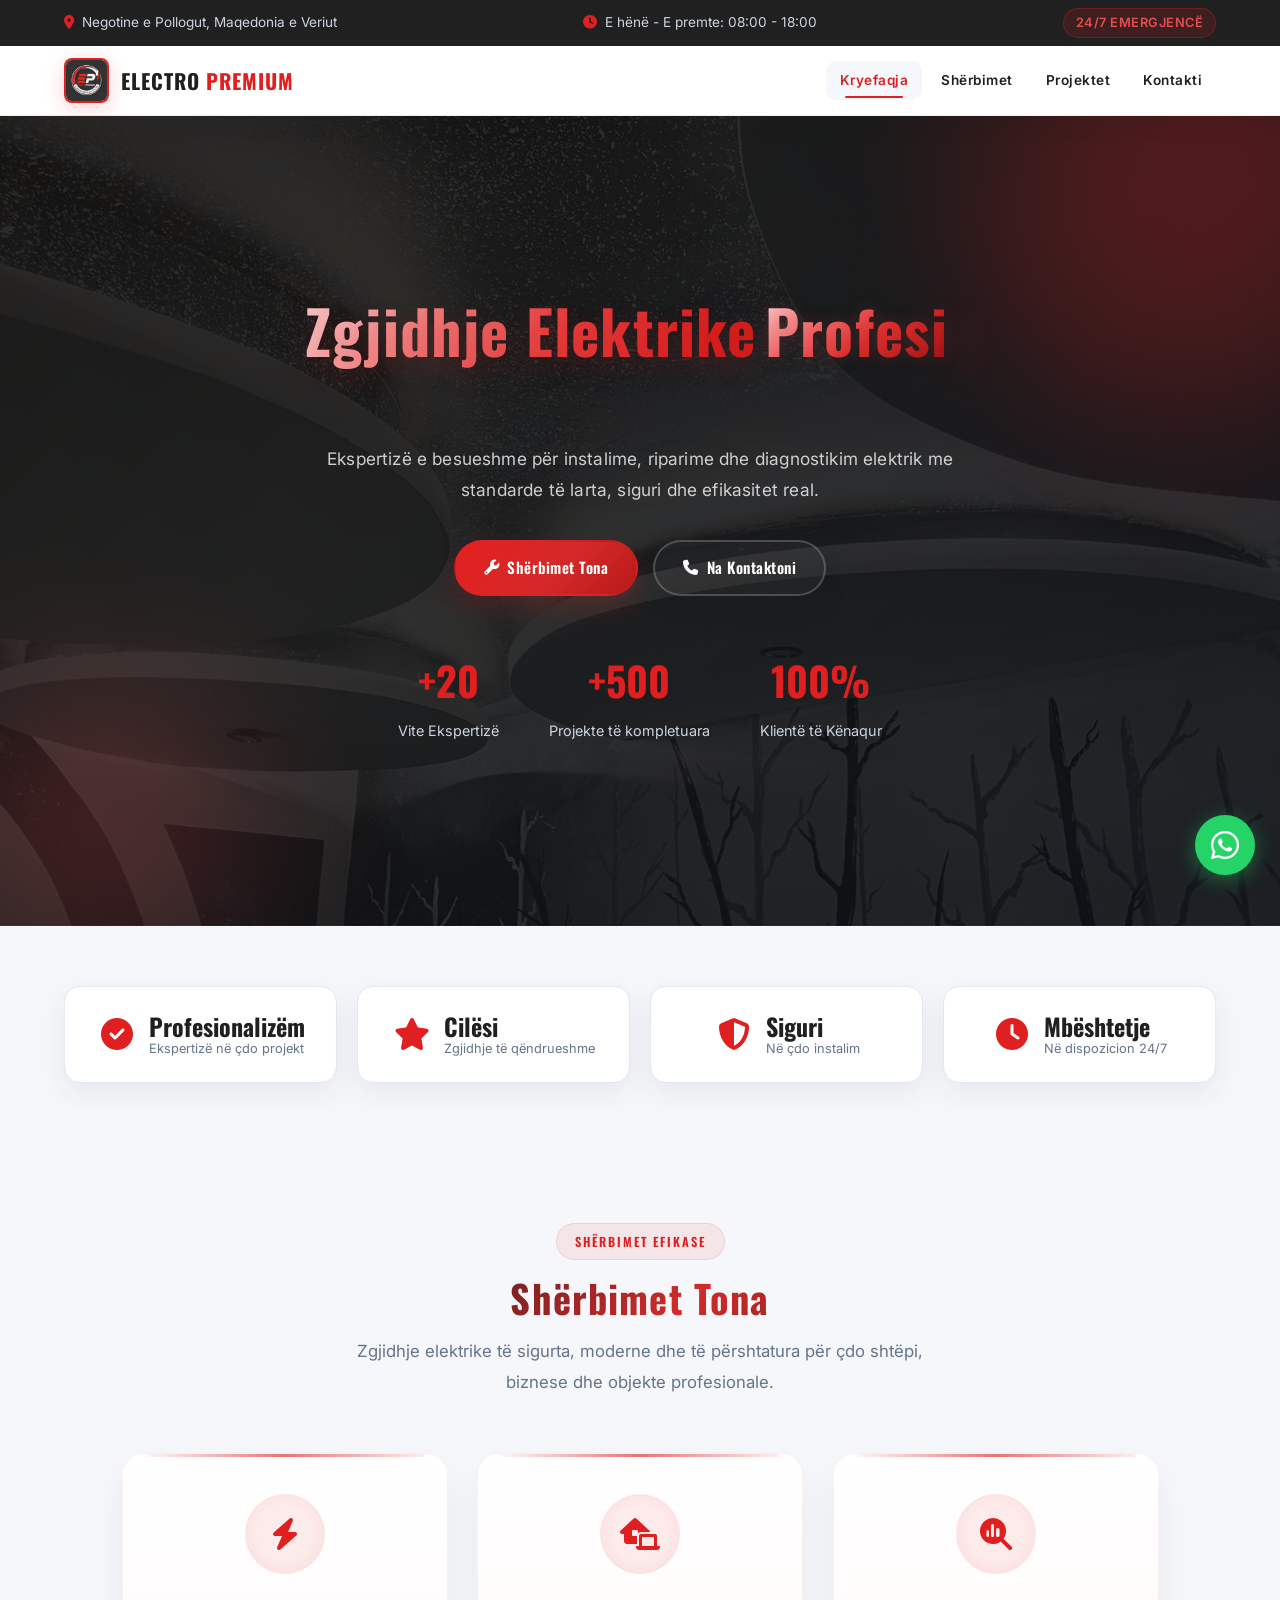
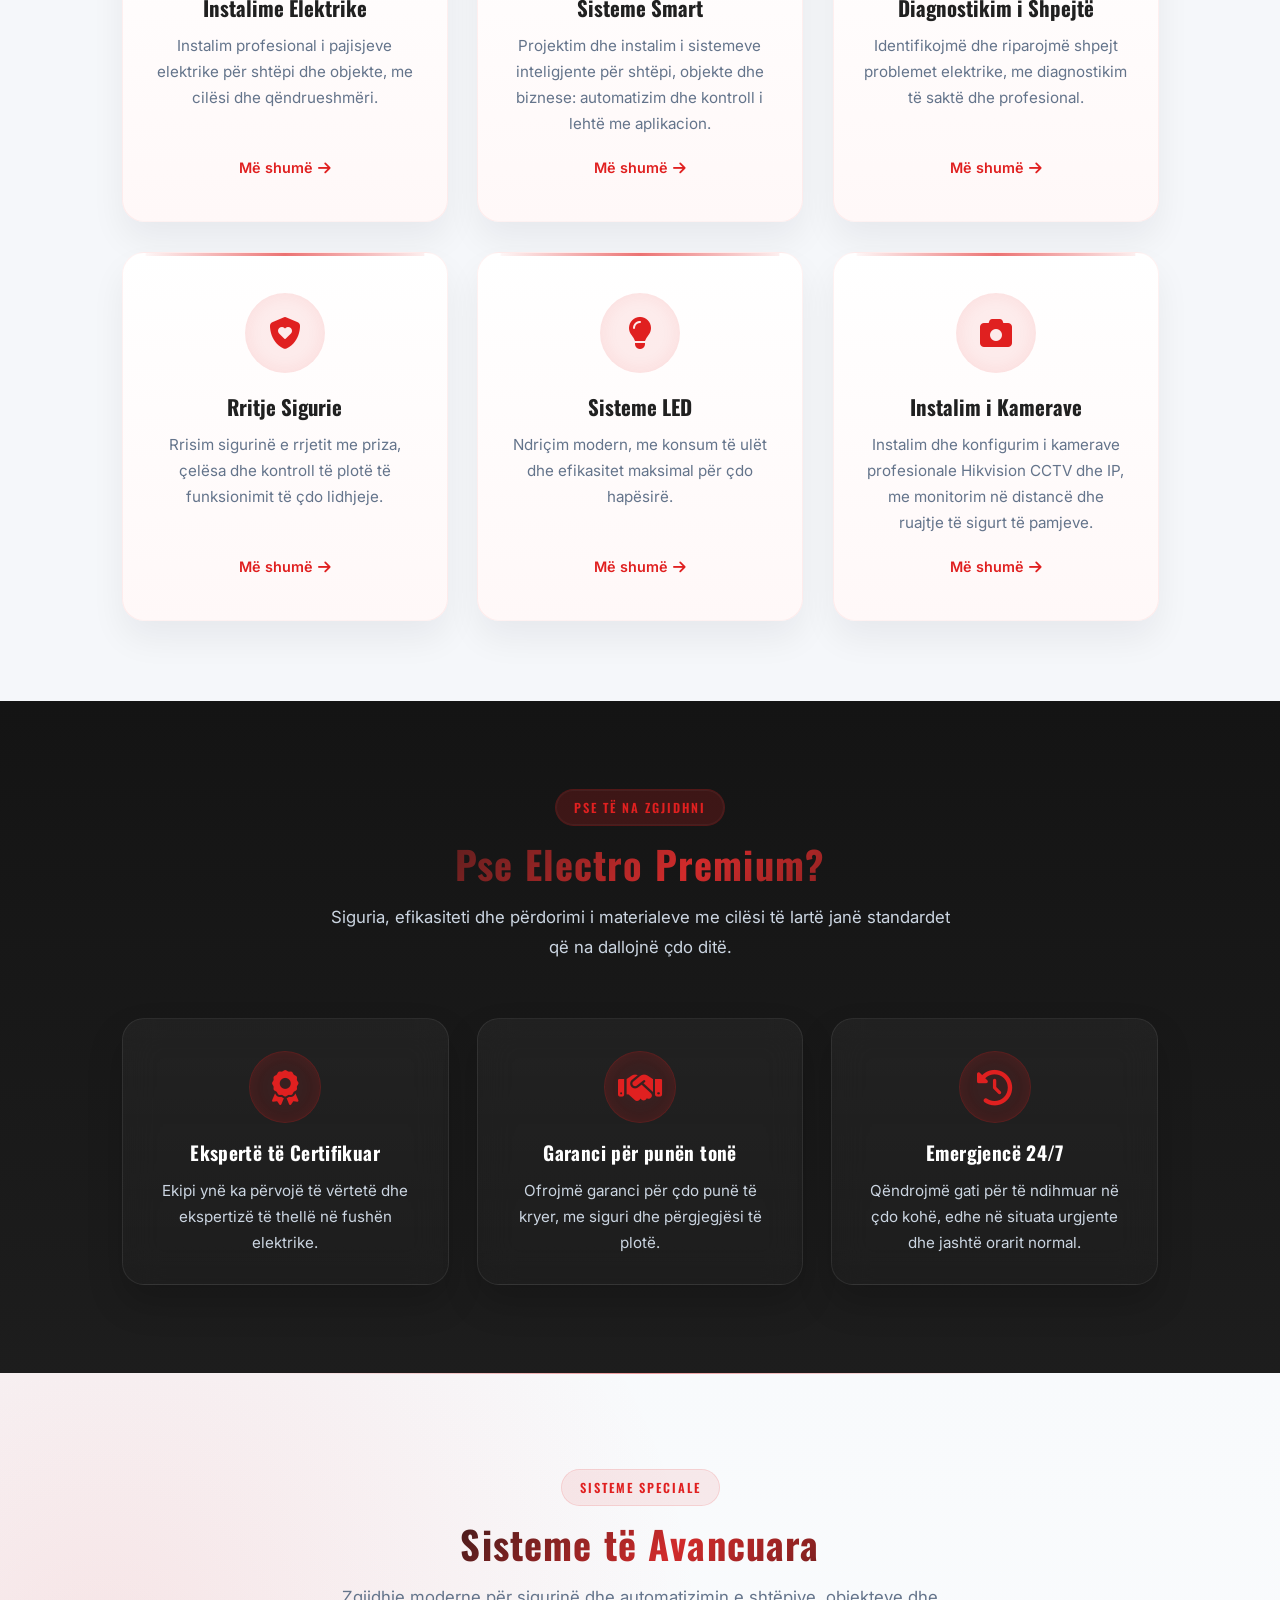
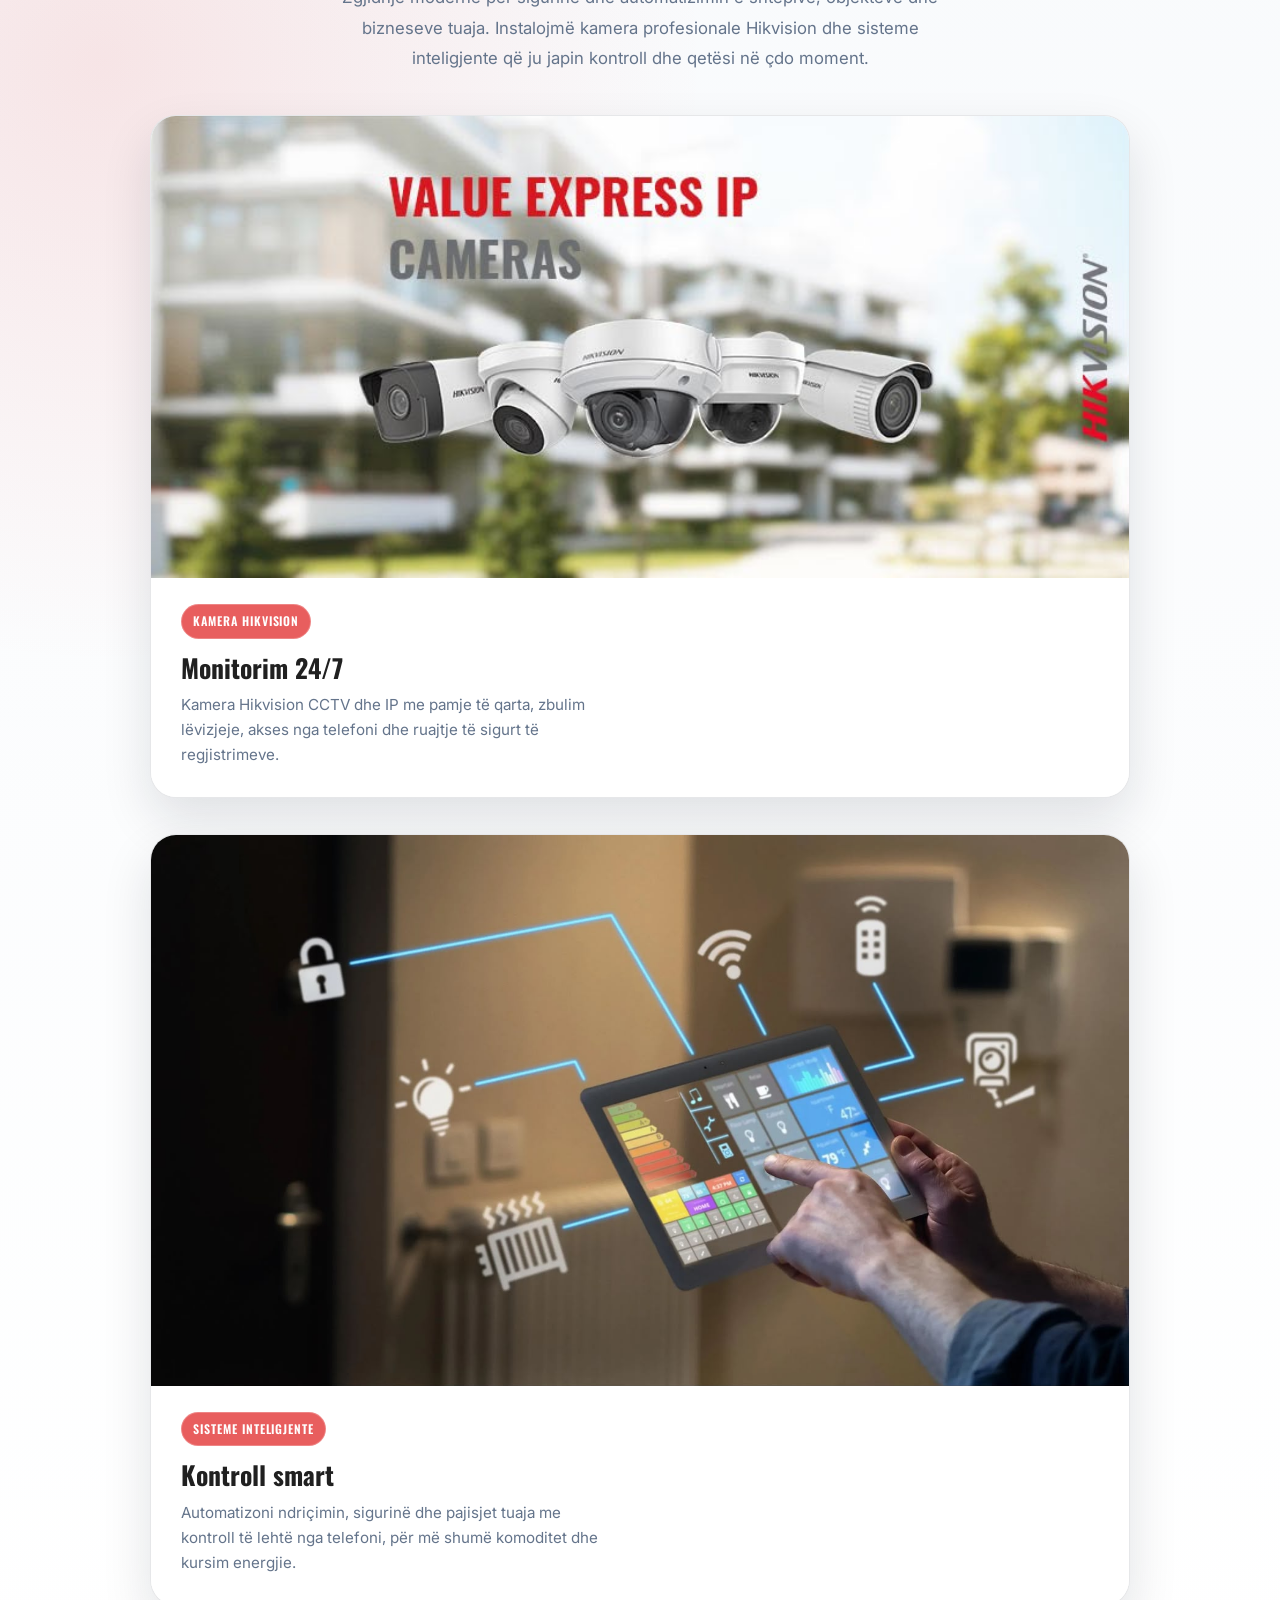
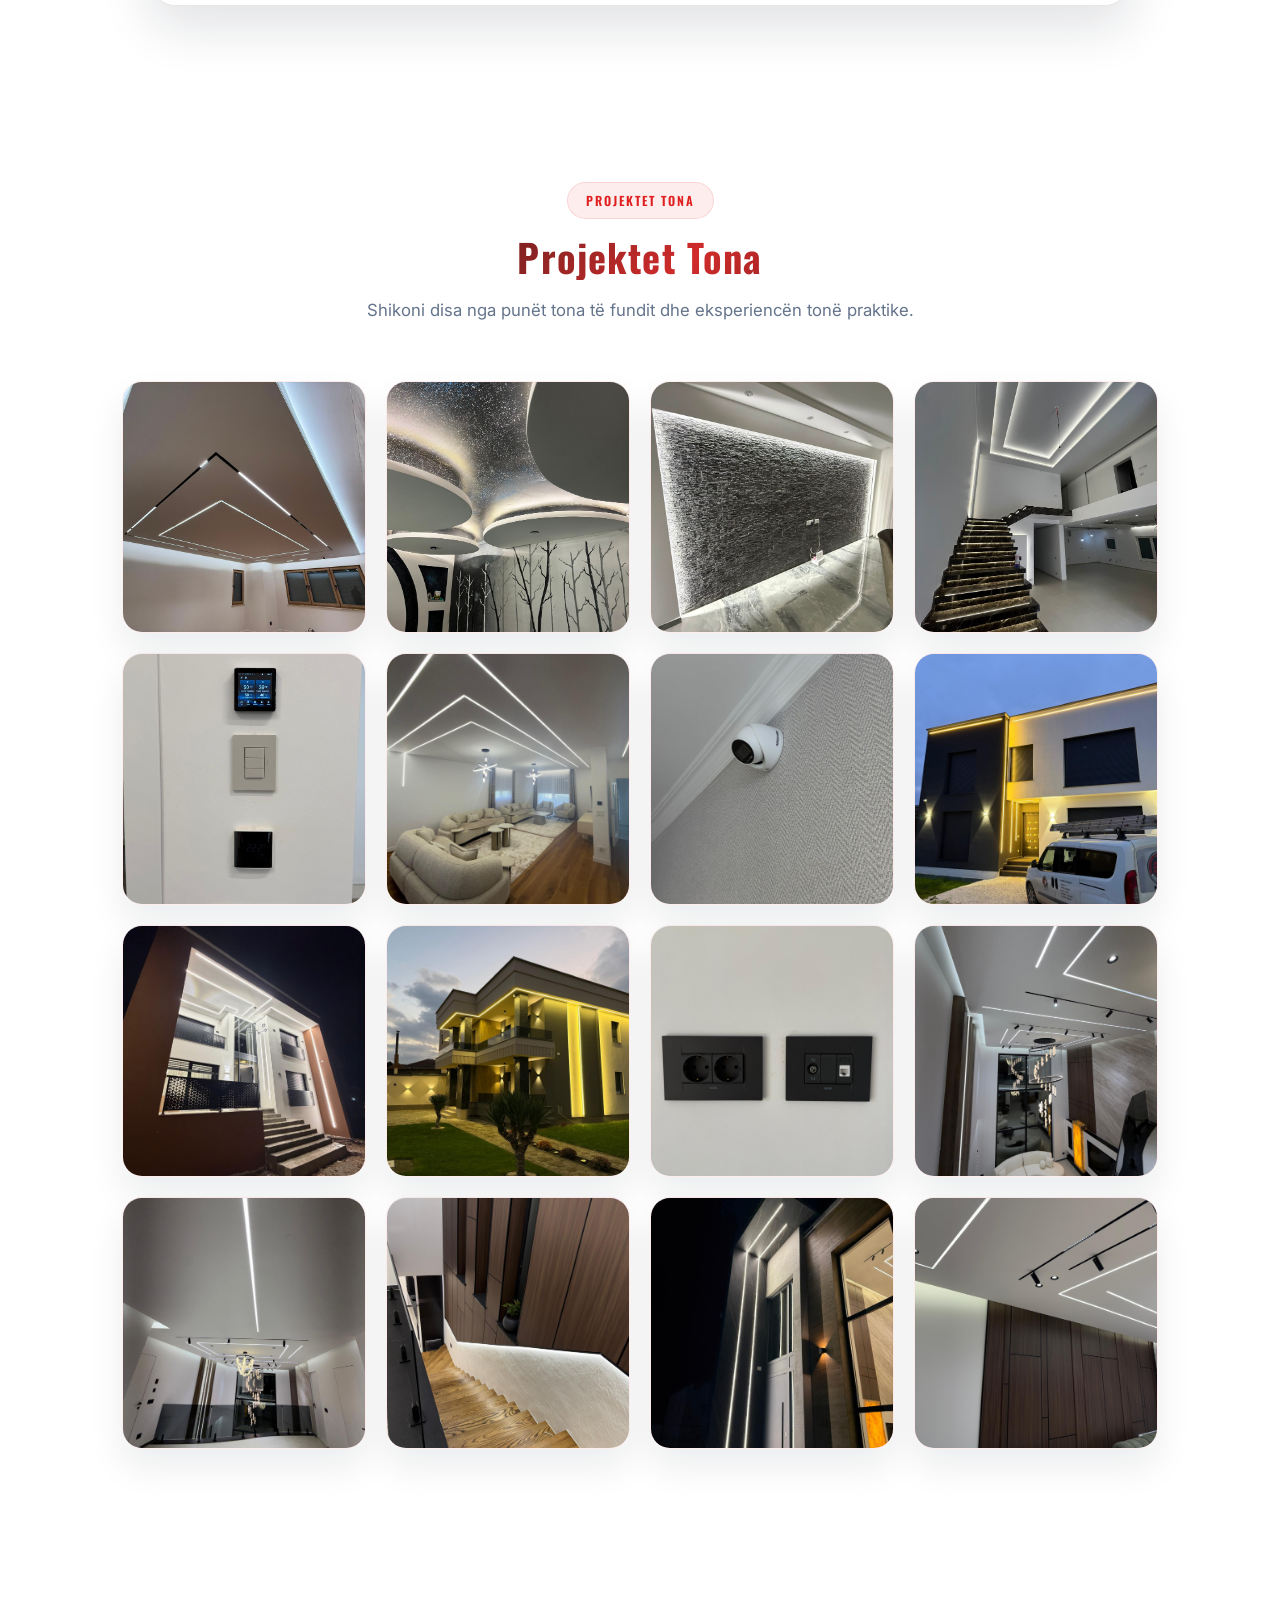
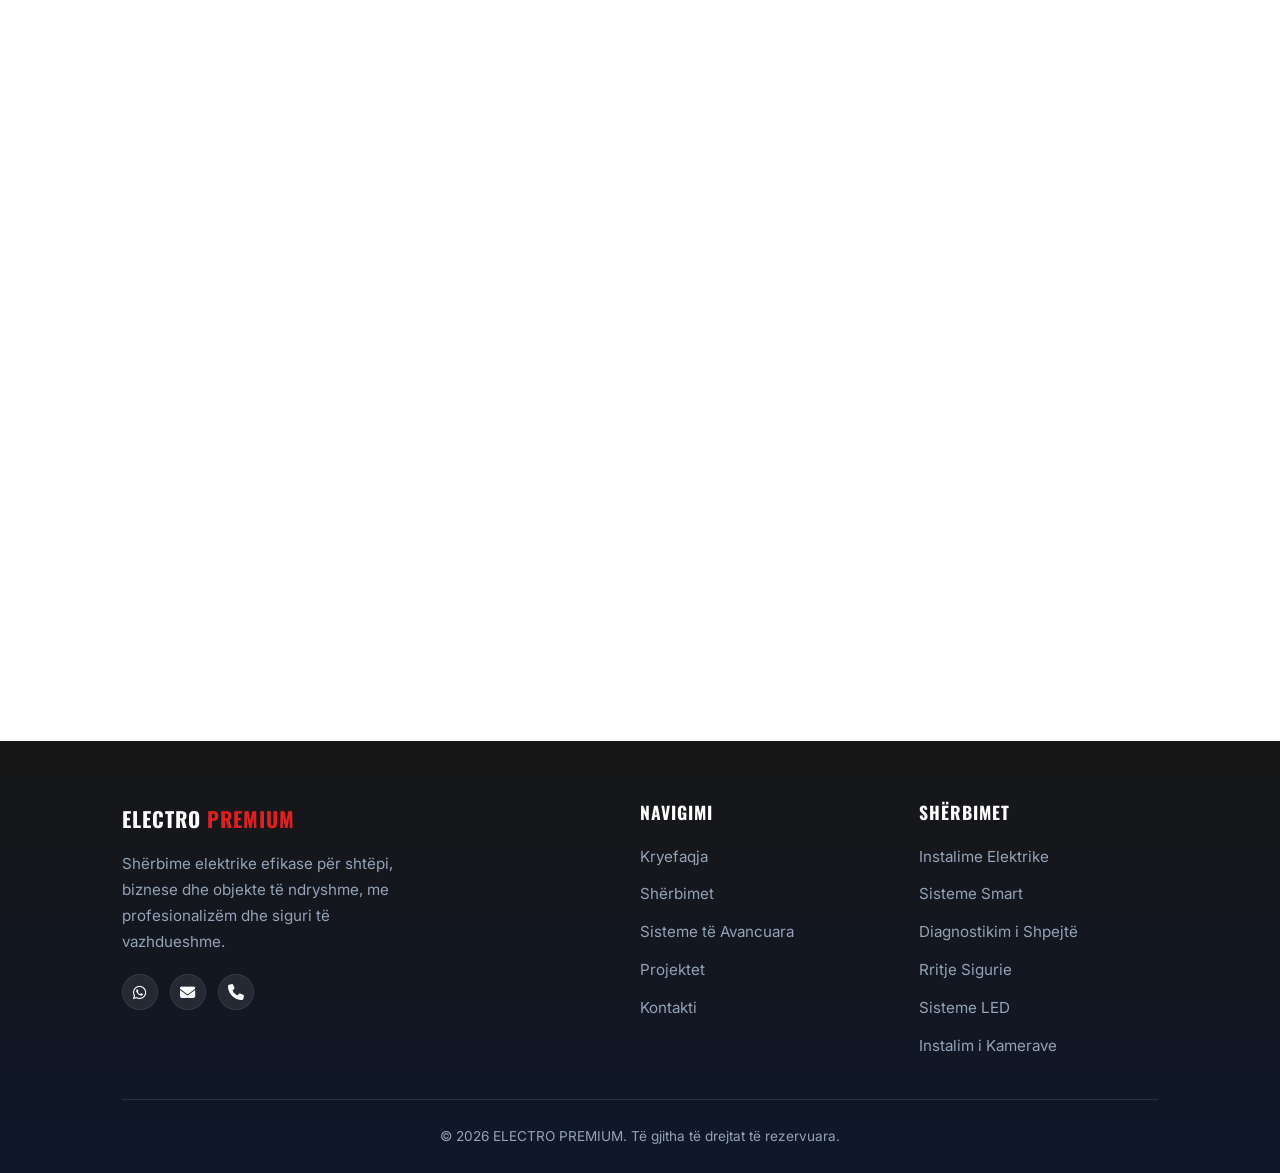
==== commit 5f48da9d: "LAST" ====
--- a/index.html
+++ b/index.html
@@ -63,7 +63,7 @@
       </div>
       <div class="topbar__item">
         <i class="fa-solid fa-clock"></i>
-        <span>Hën - Pre: 08:00 - 18:00</span>
+        <span>E hënë - E premte: 08:00 - 18:00</span>
       </div>
       <span class="topbar__badge">24/7 Emergjencë</span>
     </div>
@@ -87,7 +87,7 @@
         <a href="#contact" class="header__link">Kontakti</a>
       </nav>
 
-      <button class="header__toggle" id="navToggle" aria-label="Menu">
+      <button class="header__toggle" id="navToggle" aria-label="Menu" aria-expanded="false" aria-controls="navMenu">
         <i class="fa-solid fa-bars"></i>
       </button>
     </div>
@@ -176,14 +176,14 @@
           <div class="service-card">
             <div class="service-card__icon"><i class="fa-solid fa-bolt"></i></div>
             <h3>Instalime Elektrike</h3>
-            <p>Instalim profesional i pajisjeve elektrike për ambiente të ndryshme, me cilësi dhe qëndrueshmëri.</p>
+            <p>Instalim profesional i pajisjeve elektrike për shtëpi dhe objekte, me cilësi dhe qëndrueshmëri.</p>
             <a href="#contact" class="service-card__link">Më shumë <i class="fa-solid fa-arrow-right"></i></a>
           </div>
           <div class="service-card">
             <div class="service-card__icon"><i class="fa-solid fa-house-laptop"></i></div>
             <h3>Sisteme Smart</h3>
-            <p>Projektim dhe instalim i sistemeve inteligjente për shtëpi dhe biznese: automatizim, kontroll me aplikacion dhe integrim IoT.</p>
-            <a href="#contact" class="service-card__link">Më shumë <i class="fa-solid fa-arrow-right"></i></a>
+            <p>Projektim dhe instalim i sistemeve inteligjente për shtëpi, objekte dhe biznese: automatizim dhe kontroll i lehtë me aplikacion.</p>
+            <a href="#smart-system" class="service-card__link">Më shumë <i class="fa-solid fa-arrow-right"></i></a>
           </div>
           <div class="service-card">
             <div class="service-card__icon"><i class="fa-solid fa-magnifying-glass-chart"></i></div>
@@ -207,7 +207,7 @@
             <div class="service-card__icon"><i class="fa-solid fa-camera"></i></div>
             <h3>Instalim i Kamerave</h3>
             <p>Instalim dhe konfigurim i kamerave profesionale Hikvision CCTV dhe IP, me monitorim në distancë dhe ruajtje të sigurt të pamjeve.</p>
-            <a href="#contact" class="service-card__link">Më shumë <i class="fa-solid fa-arrow-right"></i></a>
+            <a href="#cameras-system" class="service-card__link">Më shumë <i class="fa-solid fa-arrow-right"></i></a>
           </div>
         </div>
       </div>
@@ -219,9 +219,9 @@
     <div class="container">
       <div class="why__container">
         <div class="section-head">
-          <span class="section-tag">Pse të na zgjidhni ne?</span>
+          <span class="section-tag">Pse të na zgjidhni</span>
           <h2 class="section-title" style="color: var(--white);">Pse Electro Premium?</h2>
-          <p class="section-subtitle" style="color: #cbd5e1;">Kualiteti, siguria dhe efikasiteti janë standardet që na dallojnë çdo ditë.</p>
+          <p class="section-subtitle" style="color: #cbd5e1;">Siguria, efikasiteti dhe përdorimi i materialeve me cilësi të lartë janë standardet që na dallojnë çdo ditë.</p>
         </div>
         <div class="why__grid">
           <div class="why__item">
@@ -232,7 +232,7 @@
           <div class="why__item">
             <i class="fa-solid fa-handshake"></i>
             <h3>Garanci për punën tonë</h3>
-            <p>Ofertojmë garanci për çdo punë të kryer, me siguri dhe përgjegjësi të plotë.</p>
+            <p>Ofrojmë garanci për çdo punë të kryer, me siguri dhe përgjegjësi të plotë.</p>
           </div>
           <div class="why__item">
             <i class="fa-solid fa-clock-rotate-left"></i>
@@ -250,10 +250,10 @@
       <div class="section-head">
         <span class="section-tag">Sisteme Speciale</span>
         <h2 class="section-title">Sisteme të Avancuara</h2>
-        <p class="section-subtitle">Zgjidhje moderne për sigurinë dhe automatizimin e shtëpisë apo biznesit tuaj. Instalojmë kamera profesionale Hikvision dhe sisteme inteligjente që ju japin kontroll dhe qetësi në çdo moment.</p>
+        <p class="section-subtitle">Zgjidhje moderne për sigurinë dhe automatizimin e shtëpive, objekteve dhe bizneseve tuaja. Instalojmë kamera profesionale Hikvision dhe sisteme inteligjente që ju japin kontroll dhe qetësi në çdo moment.</p>
       </div>
       <div class="special-systems__grid">
-        <article class="special-system-card">
+        <article id="cameras-system" class="special-system-card">
           <img src="images/kamerat.jpeg" alt="Instalim profesional i kamerave të sigurisë" loading="eager" decoding="async">
           <div class="special-system-card__content">
             <span class="project-card__tag">Kamera Hikvision</span>
@@ -261,7 +261,7 @@
             <p>Kamera Hikvision CCTV dhe IP me pamje të qarta, zbulim lëvizjeje, akses nga telefoni dhe ruajtje të sigurt të regjistrimeve.</p>
           </div>
         </article>
-        <article class="special-system-card">
+        <article id="smart-system" class="special-system-card">
           <img src="images/smartsistemet.jpeg" alt="Sistem inteligjent për automatizimin e shtëpisë" loading="eager" decoding="async">
           <div class="special-system-card__content">
             <span class="project-card__tag">Sisteme inteligjente</span>
@@ -296,7 +296,25 @@
             <img src="images/5096a24b-5a4c-4190-94d3-98fae8379169.JPG" alt="Projekt elektrik" data-fullscreen="true" loading="lazy">
           </div>
           <div class="project-card">
-            <img src="images/8034be74-f0b8-4798-a79c-03699500e517.JPG" alt="Panel me etiketa" data-fullscreen="true" loading="lazy">
+            <img src="images/WhatsApp Image 2026-11-07 at 18.50.02.jpeg" alt="Sistem smart për kontrollin e temperaturës dhe ndriçimit" data-fullscreen="true" loading="lazy">
+          </div>
+          <div class="project-card">
+            <img src="images/WhatsApp Image 2026-11-07 at 18.50.47.jpeg" alt="Ndriçim LED dekorativ në ambient të brendshëm" data-fullscreen="true" loading="lazy">
+          </div>
+          <div class="project-card">
+            <img src="images/WhatsApp Image 2026-11-07 at 18.50.56.jpeg" alt="Kamerë sigurie e instaluar në ambient të brendshëm" data-fullscreen="true" loading="lazy">
+          </div>
+          <div class="project-card">
+            <img src="images/WhatsApp Image 2026-11-07 at 18.55.03.jpeg" alt="Ndriçim LED i jashtëm në objekt banimi" data-fullscreen="true" loading="lazy">
+          </div>
+          <div class="project-card">
+            <img src="images/WhatsApp Image 2026-11-07 at 18.55.13.jpeg" alt="Ndriçim dekorativ i jashtëm në objekt" data-fullscreen="true" loading="lazy">
+          </div>
+          <div class="project-card">
+            <img src="images/WhatsApp Image 2026-11-07 at 18.55.53.jpeg" alt="Instalim i ndriçimit LED në ambient të brendshëm" data-fullscreen="true" loading="lazy">
+          </div>
+          <div class="project-card">
+            <img src="images/WhatsApp Image 2026-11-07 at 18.56.39.jpeg" alt="Priza elektrike dhe lidhje rrjeti të instaluara" data-fullscreen="true" loading="lazy">
           </div>
           <div class="project-card">
             <img src="images/WhatsApp Image 2026-11-06 at 20.18.16.jpeg" alt="Projekti Elektrik 1" data-fullscreen="true" loading="lazy">
@@ -369,7 +387,7 @@
             <img src="images/923cad99-248e-488d-ae61-de9c25671c55.JPG" alt="ELECTRO PREMIUM" loading="lazy">
             <div class="contact__image-overlay">
               <h3>ELECTRO PREMIUM</h3>
-              <p>Specialistë të paneleve elektrike</p>
+              <p>Specialistë të instalimeve elektrike</p>
             </div>
           </div>
         </div>
--- a/styles.css
+++ b/styles.css
@@ -47,6 +47,7 @@
 
 html {
   scroll-behavior: smooth;
+  overflow-x: hidden;
 }
 
 body {
@@ -648,6 +649,23 @@
   transform: translateY(-1px);
 }
 
+.hero__title,
+.hero__title-accent,
+.typewriter-cursor {
+  user-select: none;
+  -webkit-user-select: none;
+}
+
+.btn,
+.header__link,
+.footer__social a,
+.footer-phone__toggle,
+.whatsapp-float,
+.back-to-top,
+.contact__link-value {
+  touch-action: manipulation;
+}
+
 .typewriter-cursor {
   display: inline-block;
   margin-left: 1px;
@@ -1188,7 +1206,7 @@
 
 .projects__grid {
   display: grid;
-  grid-template-columns: repeat(5, 1fr);
+  grid-template-columns: repeat(4, 1fr);
   gap: 20px;
 }
 
@@ -1297,6 +1315,7 @@
   overflow: hidden;
   background: var(--white);
   border: 1px solid rgba(15, 23, 42, 0.1);
+  scroll-margin-top: 100px;
   border-radius: 26px;
   box-shadow: 0 22px 50px rgba(15, 23, 42, 0.12);
   cursor: default;
@@ -2044,8 +2063,8 @@
   .header__nav {
     position: fixed;
     top: 0;
-    right: -100%;
-    width: 280px;
+    right: -280px;
+    width: min(280px, 100vw);
     height: 100vh;
     background: rgba(255, 255, 255, 0.98);
     backdrop-filter: blur(18px);
@@ -2390,6 +2409,38 @@
   transform: none !important;
 }
 
+.disable-hover .btn--primary:hover {
+  transform: none !important;
+  background: linear-gradient(135deg, #e02020 0%, #d12a2a 55%, #b31a1a 100%) !important;
+  box-shadow: 0 12px 22px rgba(224, 32, 32, 0.18) !important;
+  filter: saturate(1.03) !important;
+}
+
+.disable-hover .btn--outline:hover {
+  transform: none !important;
+  background: rgba(255, 255, 255, 0.03) !important;
+  box-shadow: 0 12px 24px rgba(15, 23, 42, 0.12) !important;
+}
+
+.disable-hover .header__link:not(.active):hover {
+  color: var(--text-dark) !important;
+  background: transparent !important;
+}
+
+.disable-hover .header__link:not(.active):hover::after {
+  width: 0 !important;
+}
+
+.disable-hover .whatsapp-float:hover,
+.disable-hover .back-to-top:hover {
+  transform: none !important;
+}
+
+.disable-hover .footer__col a:hover {
+  color: #94a3b8 !important;
+  transform: none !important;
+}
+
 @media (hover: none) {
   .contact__link:hover,
   .contact__link:focus,
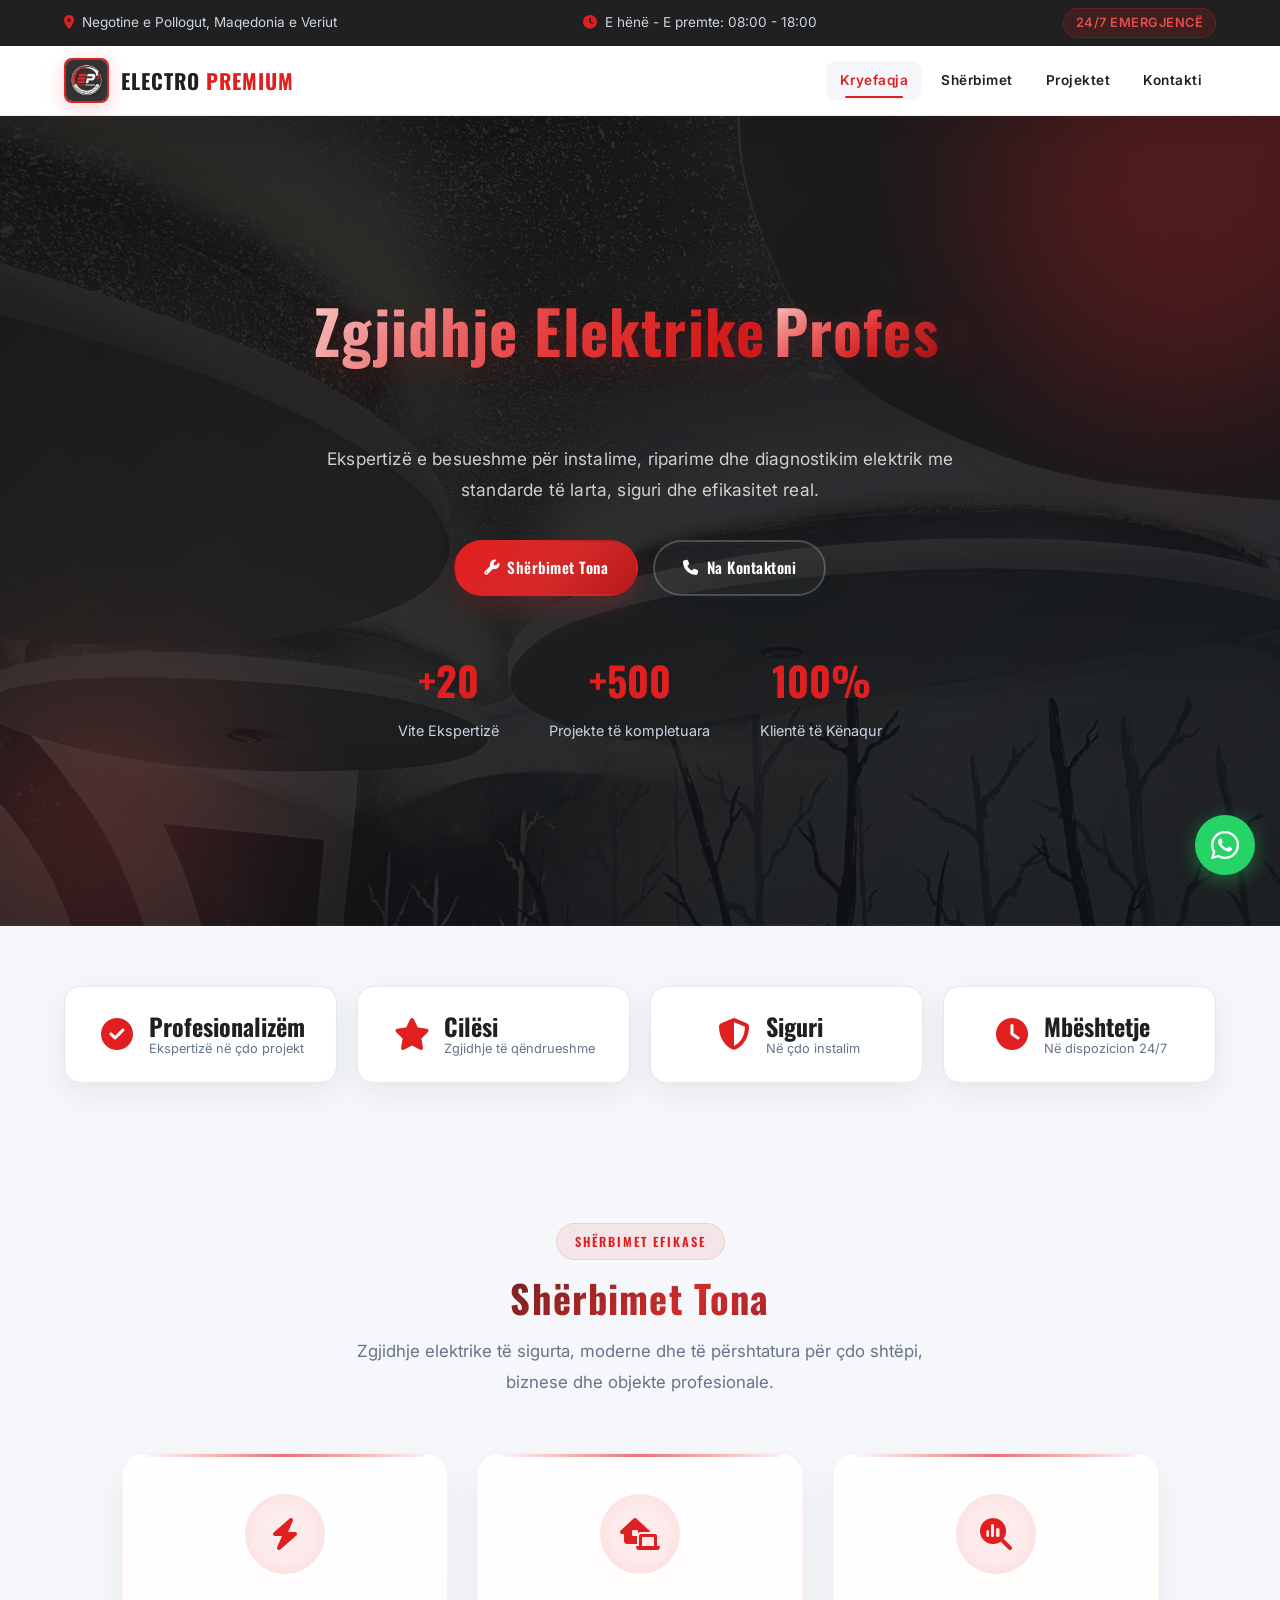
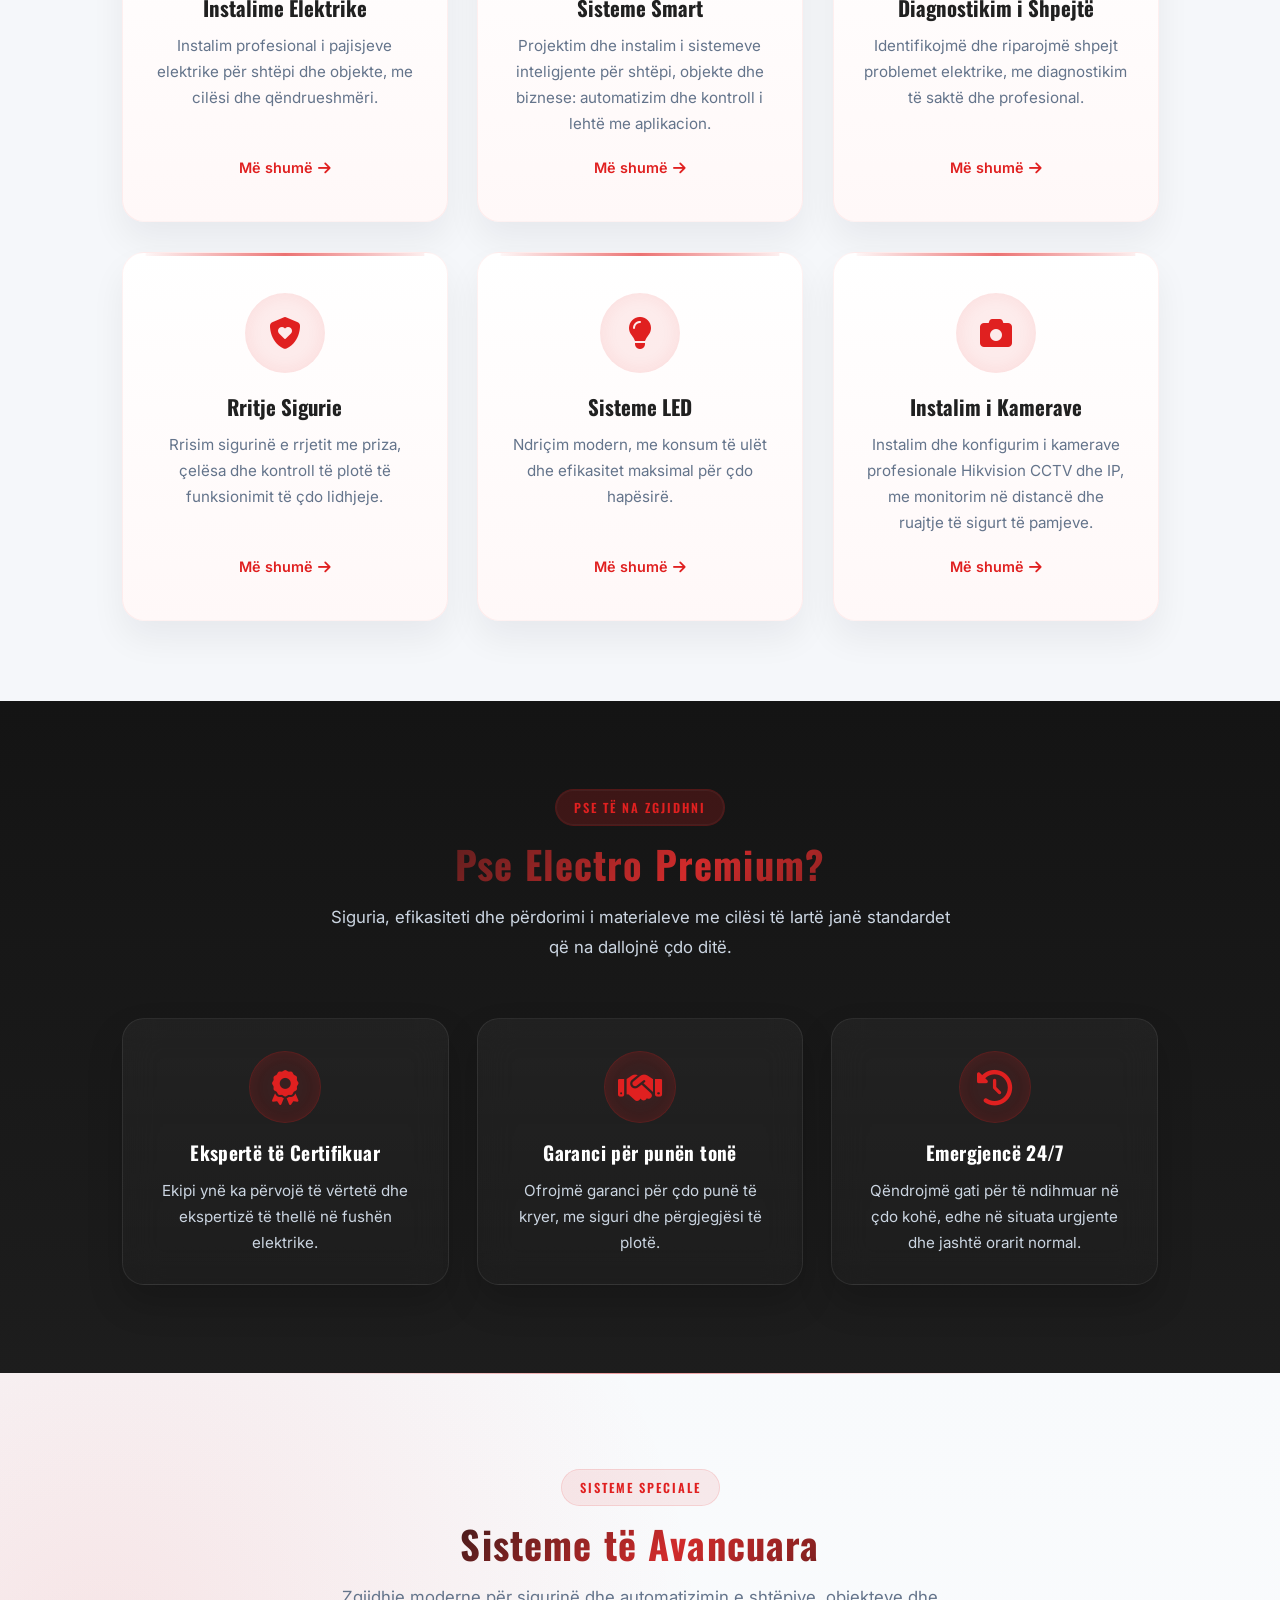
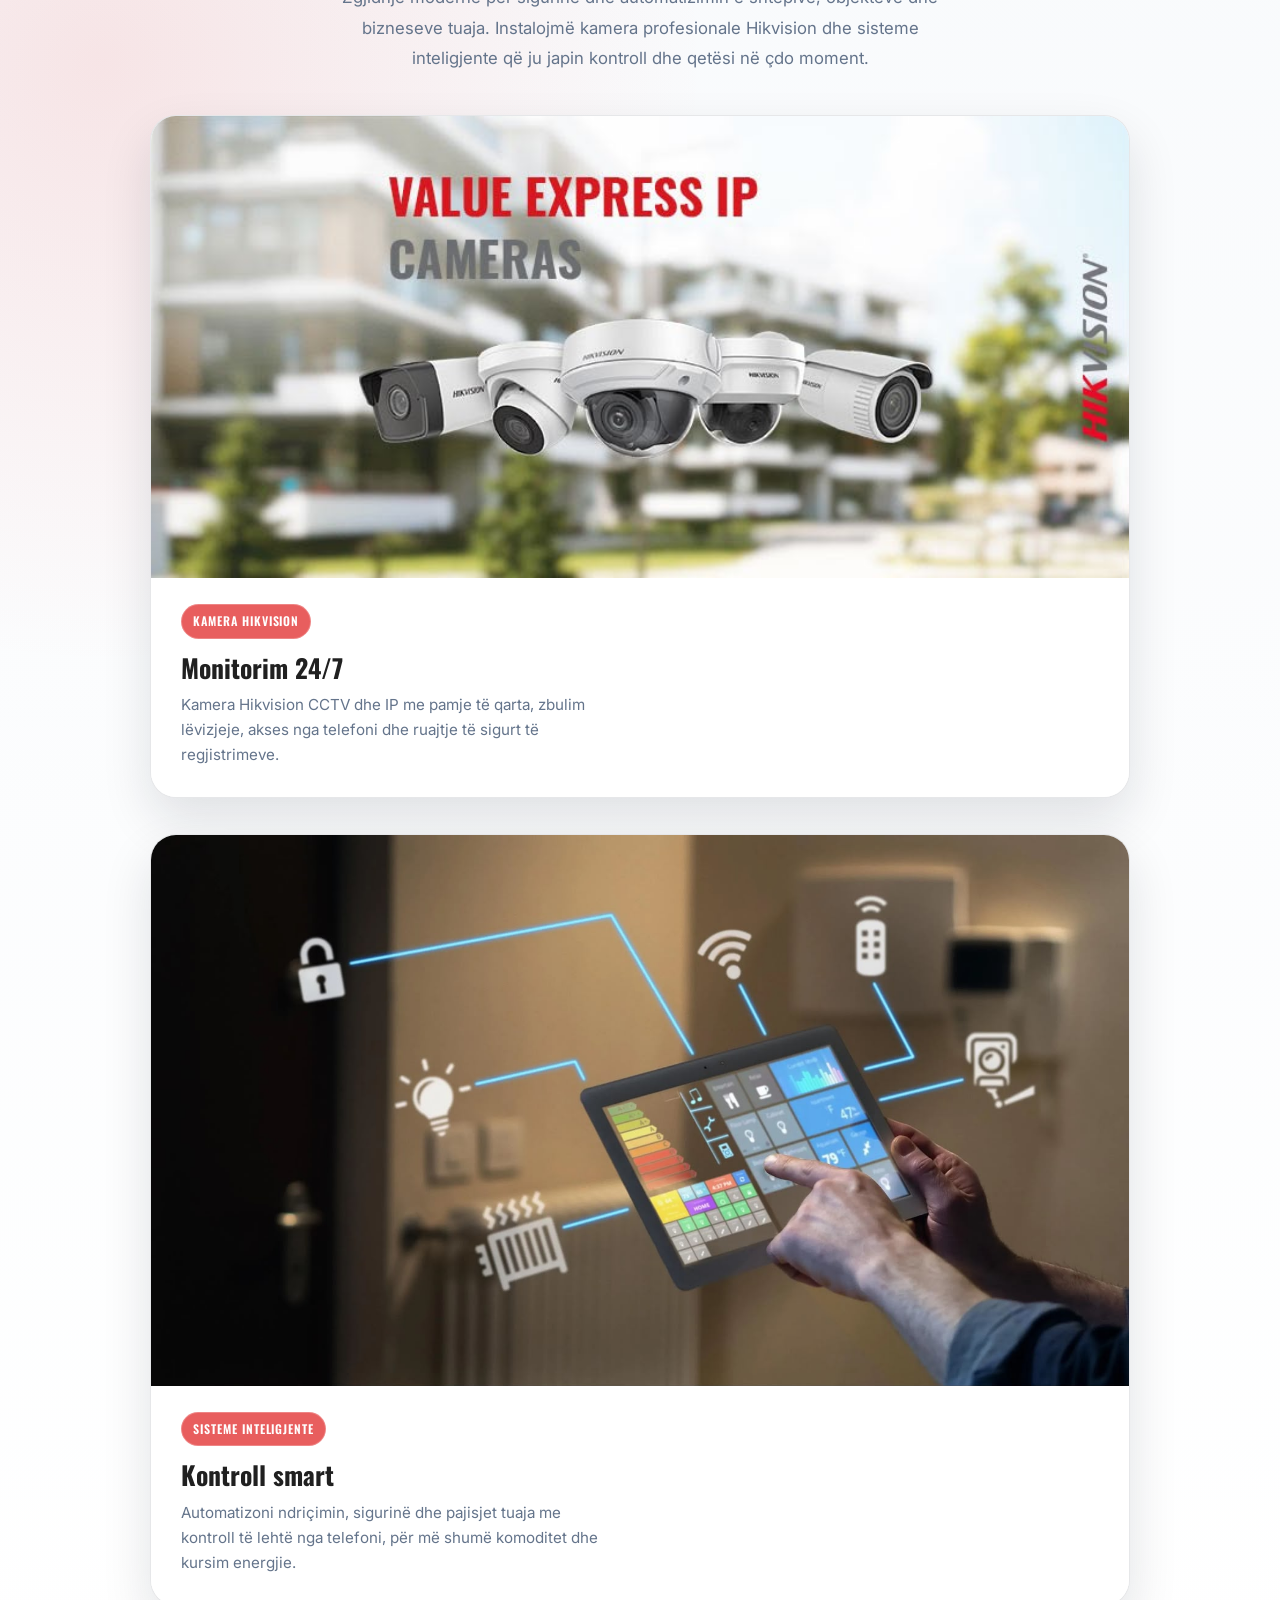
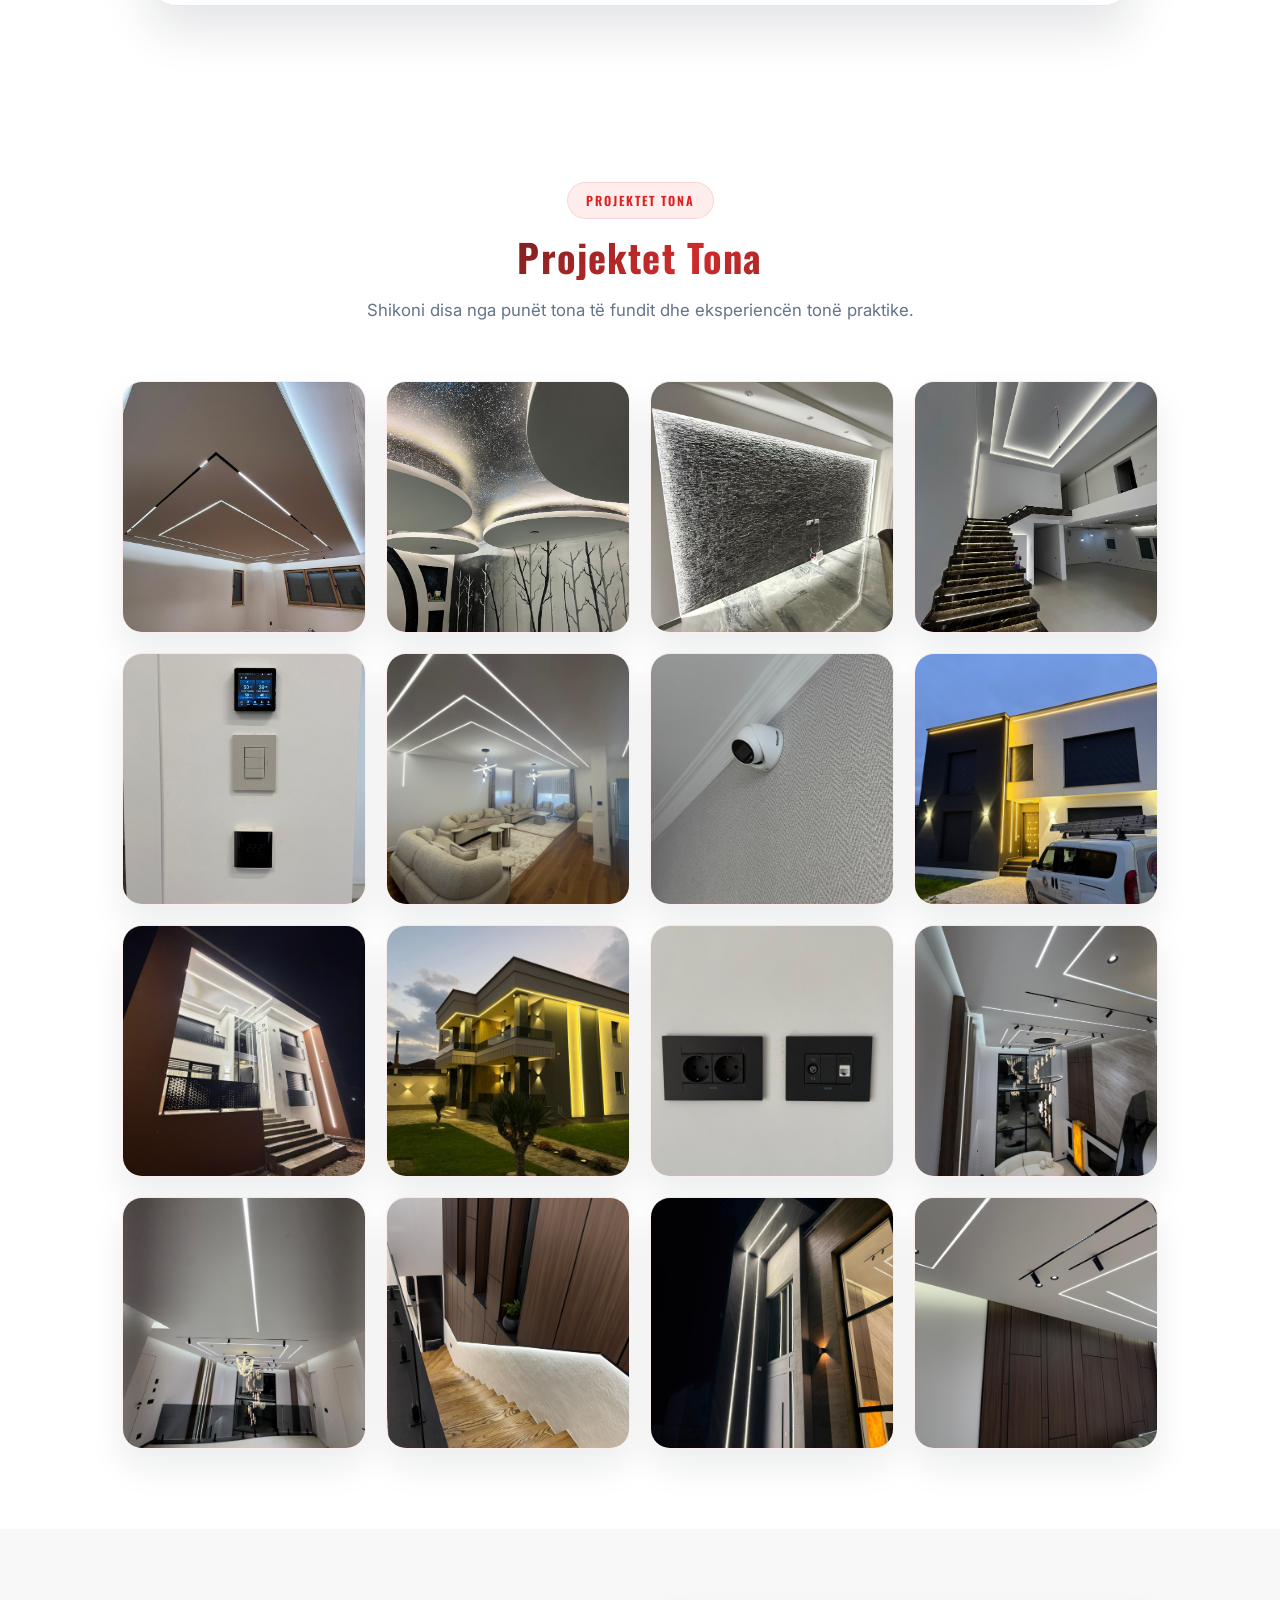
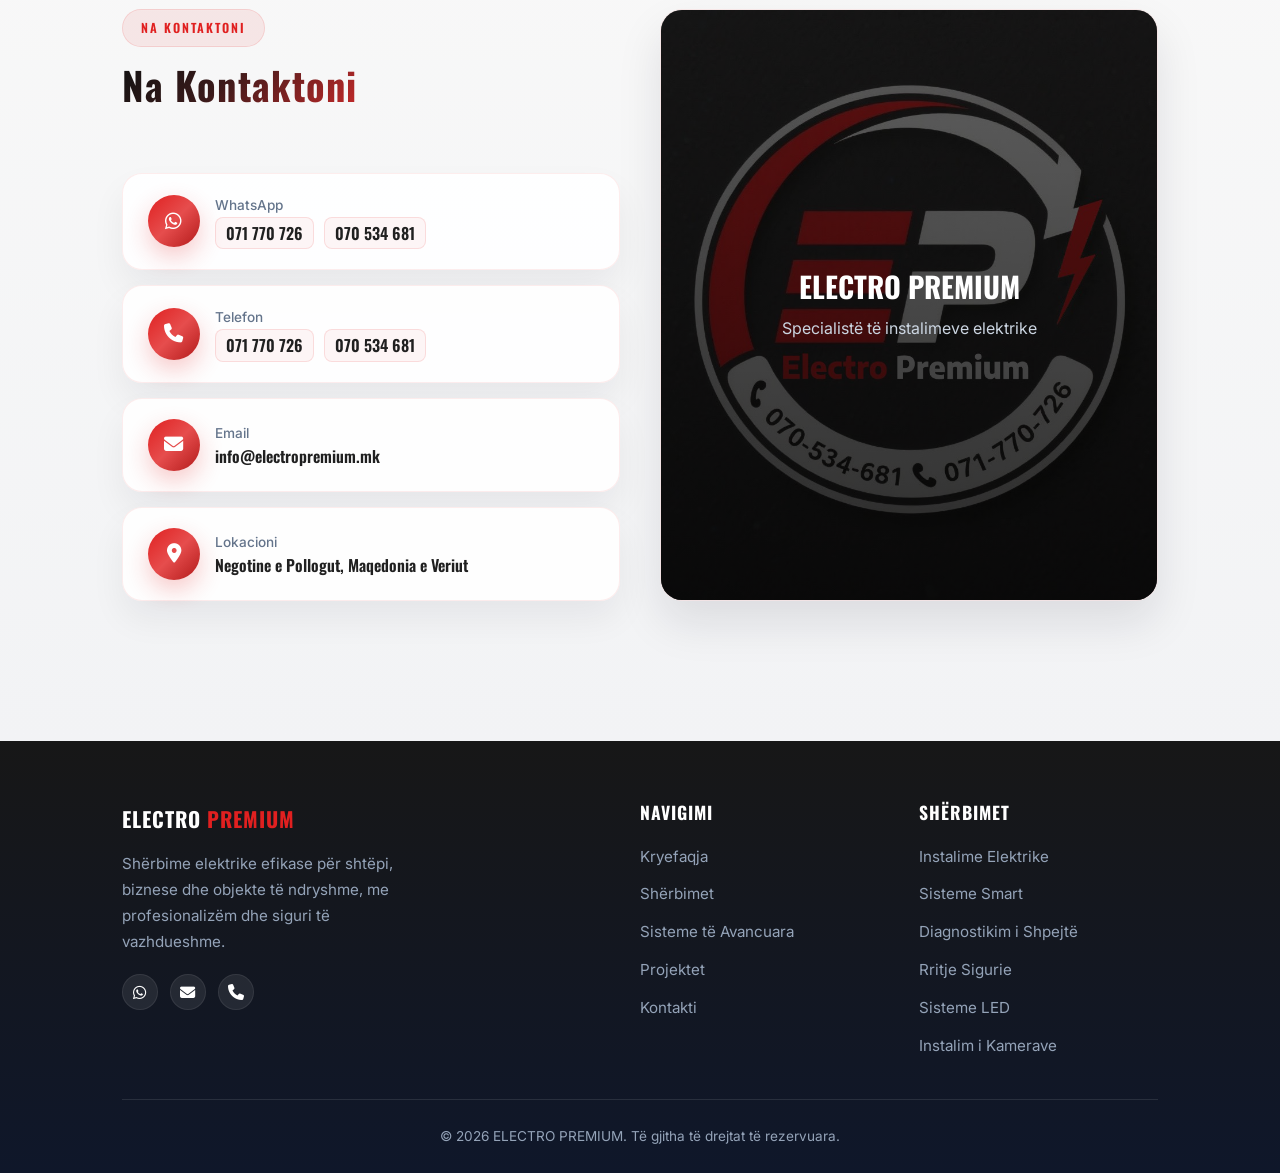
==== commit 60960d8b: "finish changes" ====
--- a/index.html
+++ b/index.html
@@ -73,7 +73,7 @@
   <header class="header" id="header">
     <div class="header__inner">
       <a href="#home" class="header__logo">
-        <img src="images/923cad99-248e-488d-ae61-de9c25671c55.JPG" alt="ELECTRO PREMIUM" loading="lazy">
+        <img src="images/logo.jpg" alt="ELECTRO PREMIUM" loading="lazy">
         <span>ELECTRO <b>PREMIUM</b></span>
       </a>
 
@@ -254,7 +254,7 @@
       </div>
       <div class="special-systems__grid">
         <article id="cameras-system" class="special-system-card">
-          <img src="images/kamerat.jpeg" alt="Instalim profesional i kamerave të sigurisë" loading="eager" decoding="async">
+          <img src="images/security-cameras.jpg" alt="Instalim profesional i kamerave të sigurisë" loading="eager" decoding="async">
           <div class="special-system-card__content">
             <span class="project-card__tag">Kamera Hikvision</span>
             <h3>Monitorim 24/7</h3>
@@ -262,7 +262,7 @@
           </div>
         </article>
         <article id="smart-system" class="special-system-card">
-          <img src="images/smartsistemet.jpeg" alt="Sistem inteligjent për automatizimin e shtëpisë" loading="eager" decoding="async">
+          <img src="images/smart-home.jpg" alt="Sistem inteligjent për automatizimin e shtëpisë" loading="eager" decoding="async">
           <div class="special-system-card__content">
             <span class="project-card__tag">Sisteme inteligjente</span>
             <h3>Kontroll smart</h3>
@@ -284,52 +284,52 @@
         </div>
         <div class="projects__grid">
           <div class="project-card">
-            <img src="images/78ae93aa-84b9-4960-acfc-1dad9724da17.JPG" alt="Panel i vjetër" data-fullscreen="true" loading="lazy">
-          </div>
-          <div class="project-card">
-            <img src="images/304fa2b9-750a-40e0-aa53-70603e78e817.JPG" alt="Panel i ri" data-fullscreen="true" loading="lazy">
-          </div>
-          <div class="project-card">
-            <img src="images/626d521b-4c9a-48f7-a427-06044c8b53f6.JPG" alt="Diagnostikim" data-fullscreen="true" loading="lazy">
-          </div>
-          <div class="project-card">
-            <img src="images/5096a24b-5a4c-4190-94d3-98fae8379169.JPG" alt="Projekt elektrik" data-fullscreen="true" loading="lazy">
-          </div>
-          <div class="project-card">
-            <img src="images/WhatsApp Image 2026-11-07 at 18.50.02.jpeg" alt="Sistem smart për kontrollin e temperaturës dhe ndriçimit" data-fullscreen="true" loading="lazy">
-          </div>
-          <div class="project-card">
-            <img src="images/WhatsApp Image 2026-11-07 at 18.50.47.jpeg" alt="Ndriçim LED dekorativ në ambient të brendshëm" data-fullscreen="true" loading="lazy">
-          </div>
-          <div class="project-card">
-            <img src="images/WhatsApp Image 2026-11-07 at 18.50.56.jpeg" alt="Kamerë sigurie e instaluar në ambient të brendshëm" data-fullscreen="true" loading="lazy">
-          </div>
-          <div class="project-card">
-            <img src="images/WhatsApp Image 2026-11-07 at 18.55.03.jpeg" alt="Ndriçim LED i jashtëm në objekt banimi" data-fullscreen="true" loading="lazy">
-          </div>
-          <div class="project-card">
-            <img src="images/WhatsApp Image 2026-11-07 at 18.55.13.jpeg" alt="Ndriçim dekorativ i jashtëm në objekt" data-fullscreen="true" loading="lazy">
-          </div>
-          <div class="project-card">
-            <img src="images/WhatsApp Image 2026-11-07 at 18.55.53.jpeg" alt="Instalim i ndriçimit LED në ambient të brendshëm" data-fullscreen="true" loading="lazy">
-          </div>
-          <div class="project-card">
-            <img src="images/WhatsApp Image 2026-11-07 at 18.56.39.jpeg" alt="Priza elektrike dhe lidhje rrjeti të instaluara" data-fullscreen="true" loading="lazy">
-          </div>
-          <div class="project-card">
-            <img src="images/WhatsApp Image 2026-11-06 at 20.18.16.jpeg" alt="Projekti Elektrik 1" data-fullscreen="true" loading="lazy">
-          </div>
-          <div class="project-card">
-            <img src="images/WhatsApp Image 2026-11-06 at 20.18.16 (1).jpeg" alt="Projekti Elektrik 2" data-fullscreen="true" loading="lazy">
-          </div>
-          <div class="project-card">
-            <img src="images/WhatsApp Image 2026-11-06 at 20.18.16 (2).jpeg" alt="Projekti Elektrik 3" data-fullscreen="true" loading="lazy">
-          </div>
-          <div class="project-card">
-            <img src="images/WhatsApp Image 2026-11-06 at 20.18.16 (3).jpeg" alt="Projekti Elektrik 4" data-fullscreen="true" loading="lazy">
-          </div>
-          <div class="project-card">
-            <img src="images/WhatsApp Image 2026-11-06 at 20.18.16 (4).jpeg" alt="Projekti Elektrik 5" data-fullscreen="true" loading="lazy">
+            <img src="images/panel-old.jpg" alt="Panel i vjetër" data-fullscreen="true" loading="lazy">
+          </div>
+          <div class="project-card">
+            <img src="images/panel-new.jpg" alt="Panel i ri" data-fullscreen="true" loading="lazy">
+          </div>
+          <div class="project-card">
+            <img src="images/electrical-diagnostics.jpg" alt="Diagnostikim" data-fullscreen="true" loading="lazy">
+          </div>
+          <div class="project-card">
+            <img src="images/electrical-project.jpg" alt="Projekt elektrik" data-fullscreen="true" loading="lazy">
+          </div>
+          <div class="project-card">
+            <img src="images/smart-controls.jpg" alt="Sistem smart për kontrollin e temperaturës dhe ndriçimit" data-fullscreen="true" loading="lazy">
+          </div>
+          <div class="project-card">
+            <img src="images/interior-led.jpg" alt="Ndriçim LED dekorativ në ambient të brendshëm" data-fullscreen="true" loading="lazy">
+          </div>
+          <div class="project-card">
+            <img src="images/indoor-security-camera.jpg" alt="Kamerë sigurie e instaluar në ambient të brendshëm" data-fullscreen="true" loading="lazy">
+          </div>
+          <div class="project-card">
+            <img src="images/outdoor-led.jpg" alt="Ndriçim LED i jashtëm në objekt banimi" data-fullscreen="true" loading="lazy">
+          </div>
+          <div class="project-card">
+            <img src="images/outdoor-lighting.jpg" alt="Ndriçim dekorativ i jashtëm në objekt" data-fullscreen="true" loading="lazy">
+          </div>
+          <div class="project-card">
+            <img src="images/interior-lighting.jpg" alt="Instalim i ndriçimit LED në ambient të brendshëm" data-fullscreen="true" loading="lazy">
+          </div>
+          <div class="project-card">
+            <img src="images/electrical-connections.jpg" alt="Priza elektrike dhe lidhje rrjeti të instaluara" data-fullscreen="true" loading="lazy">
+          </div>
+          <div class="project-card">
+            <img src="images/project-01.jpg" alt="Projekti Elektrik 1" data-fullscreen="true" loading="lazy">
+          </div>
+          <div class="project-card">
+            <img src="images/project-02.jpg" alt="Projekti Elektrik 2" data-fullscreen="true" loading="lazy">
+          </div>
+          <div class="project-card">
+            <img src="images/project-03.jpg" alt="Projekti Elektrik 3" data-fullscreen="true" loading="lazy">
+          </div>
+          <div class="project-card">
+            <img src="images/project-04.jpg" alt="Projekti Elektrik 4" data-fullscreen="true" loading="lazy">
+          </div>
+          <div class="project-card">
+            <img src="images/project-05.jpg" alt="Projekti Elektrik 5" data-fullscreen="true" loading="lazy">
           </div>
         </div>
       </div>
@@ -384,7 +384,7 @@
             </div>
           </div>
           <div class="contact__image">
-            <img src="images/923cad99-248e-488d-ae61-de9c25671c55.JPG" alt="ELECTRO PREMIUM" loading="lazy">
+            <img src="images/logo.jpg" alt="ELECTRO PREMIUM" loading="lazy">
             <div class="contact__image-overlay">
               <h3>ELECTRO PREMIUM</h3>
               <p>Specialistë të instalimeve elektrike</p>
